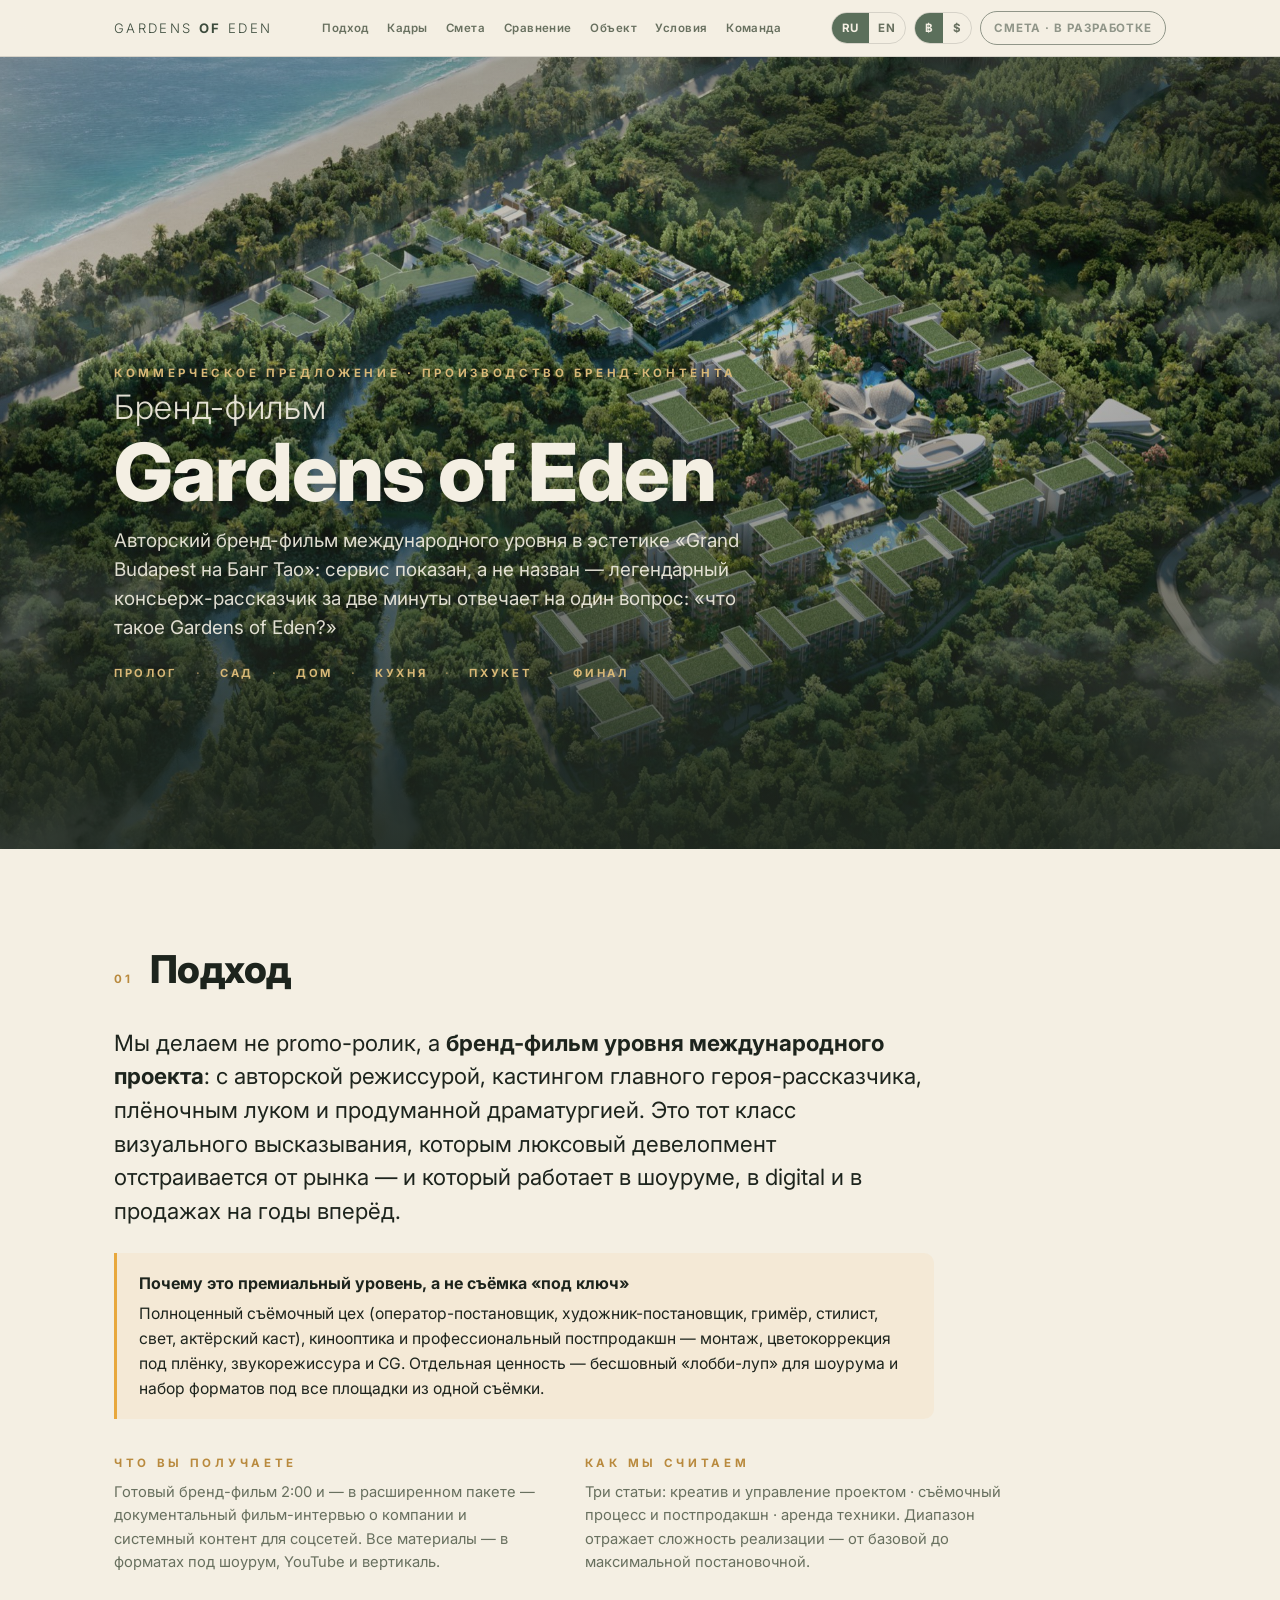
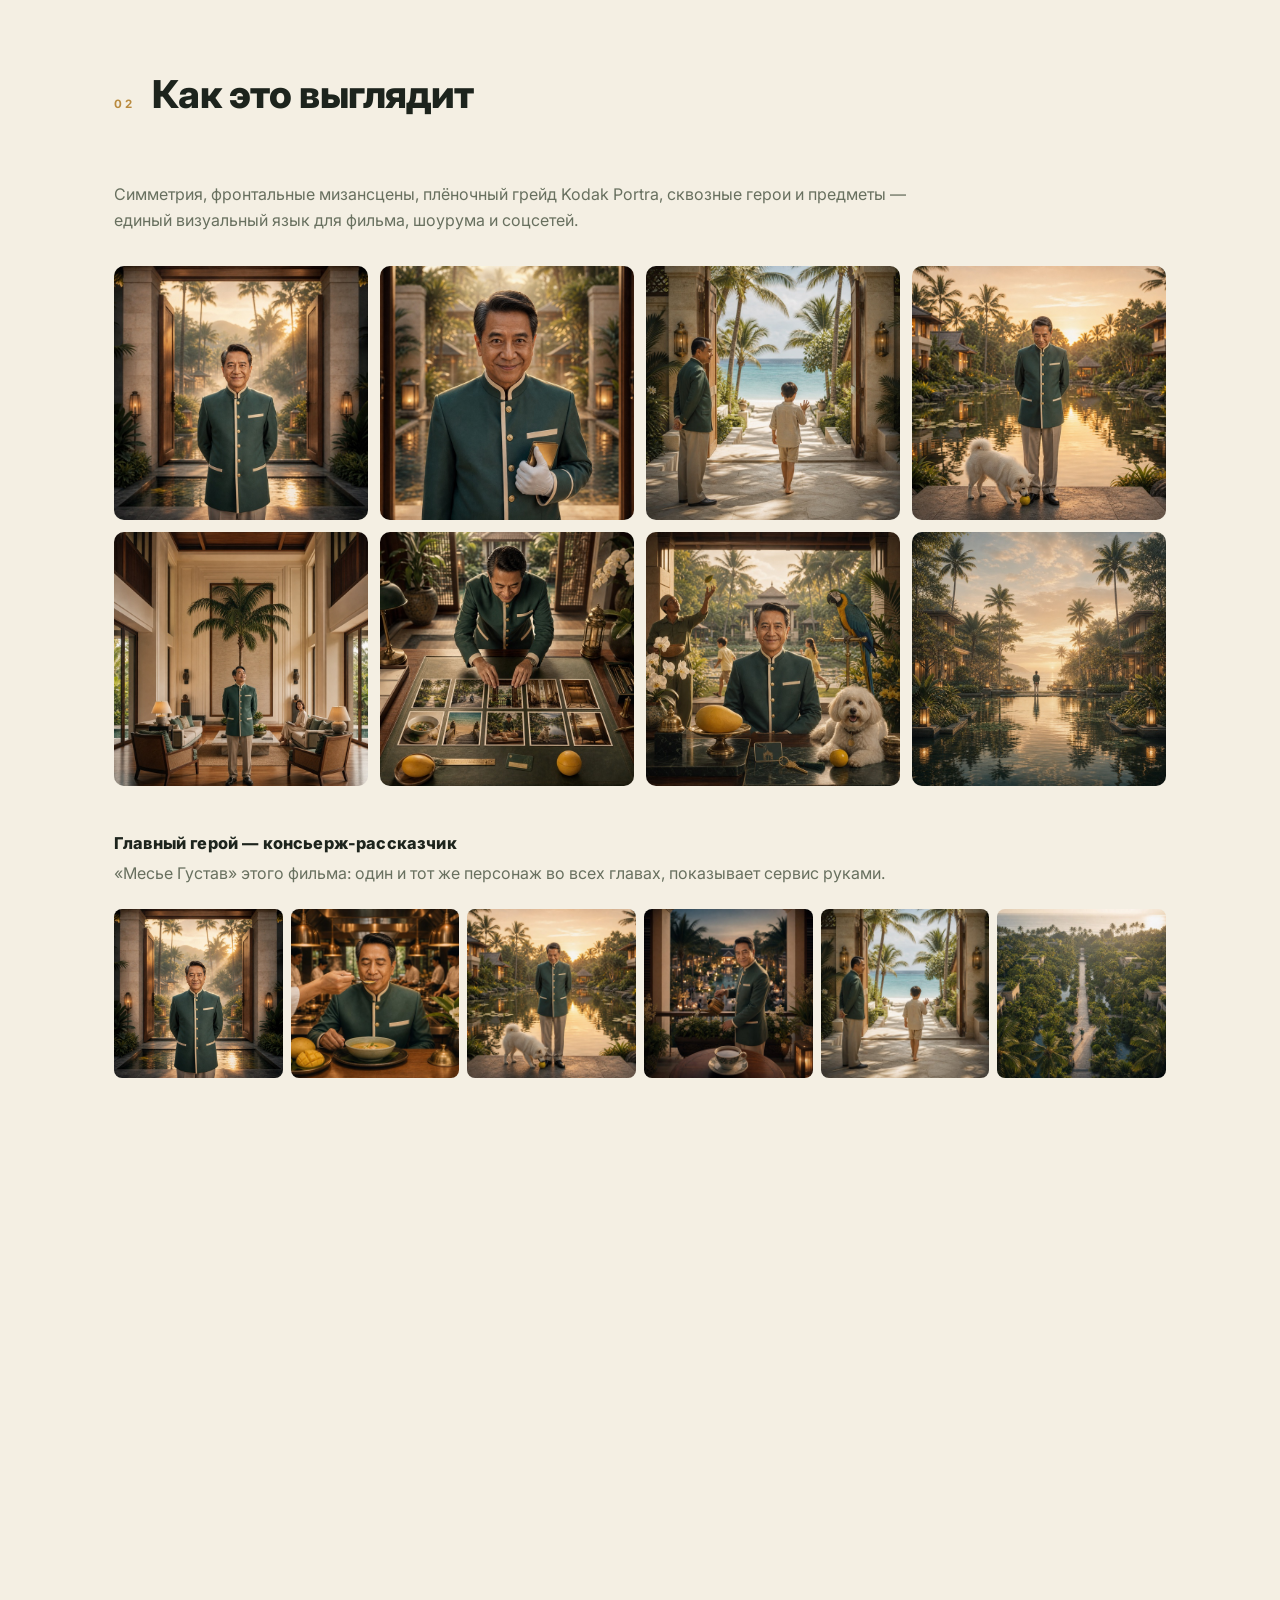
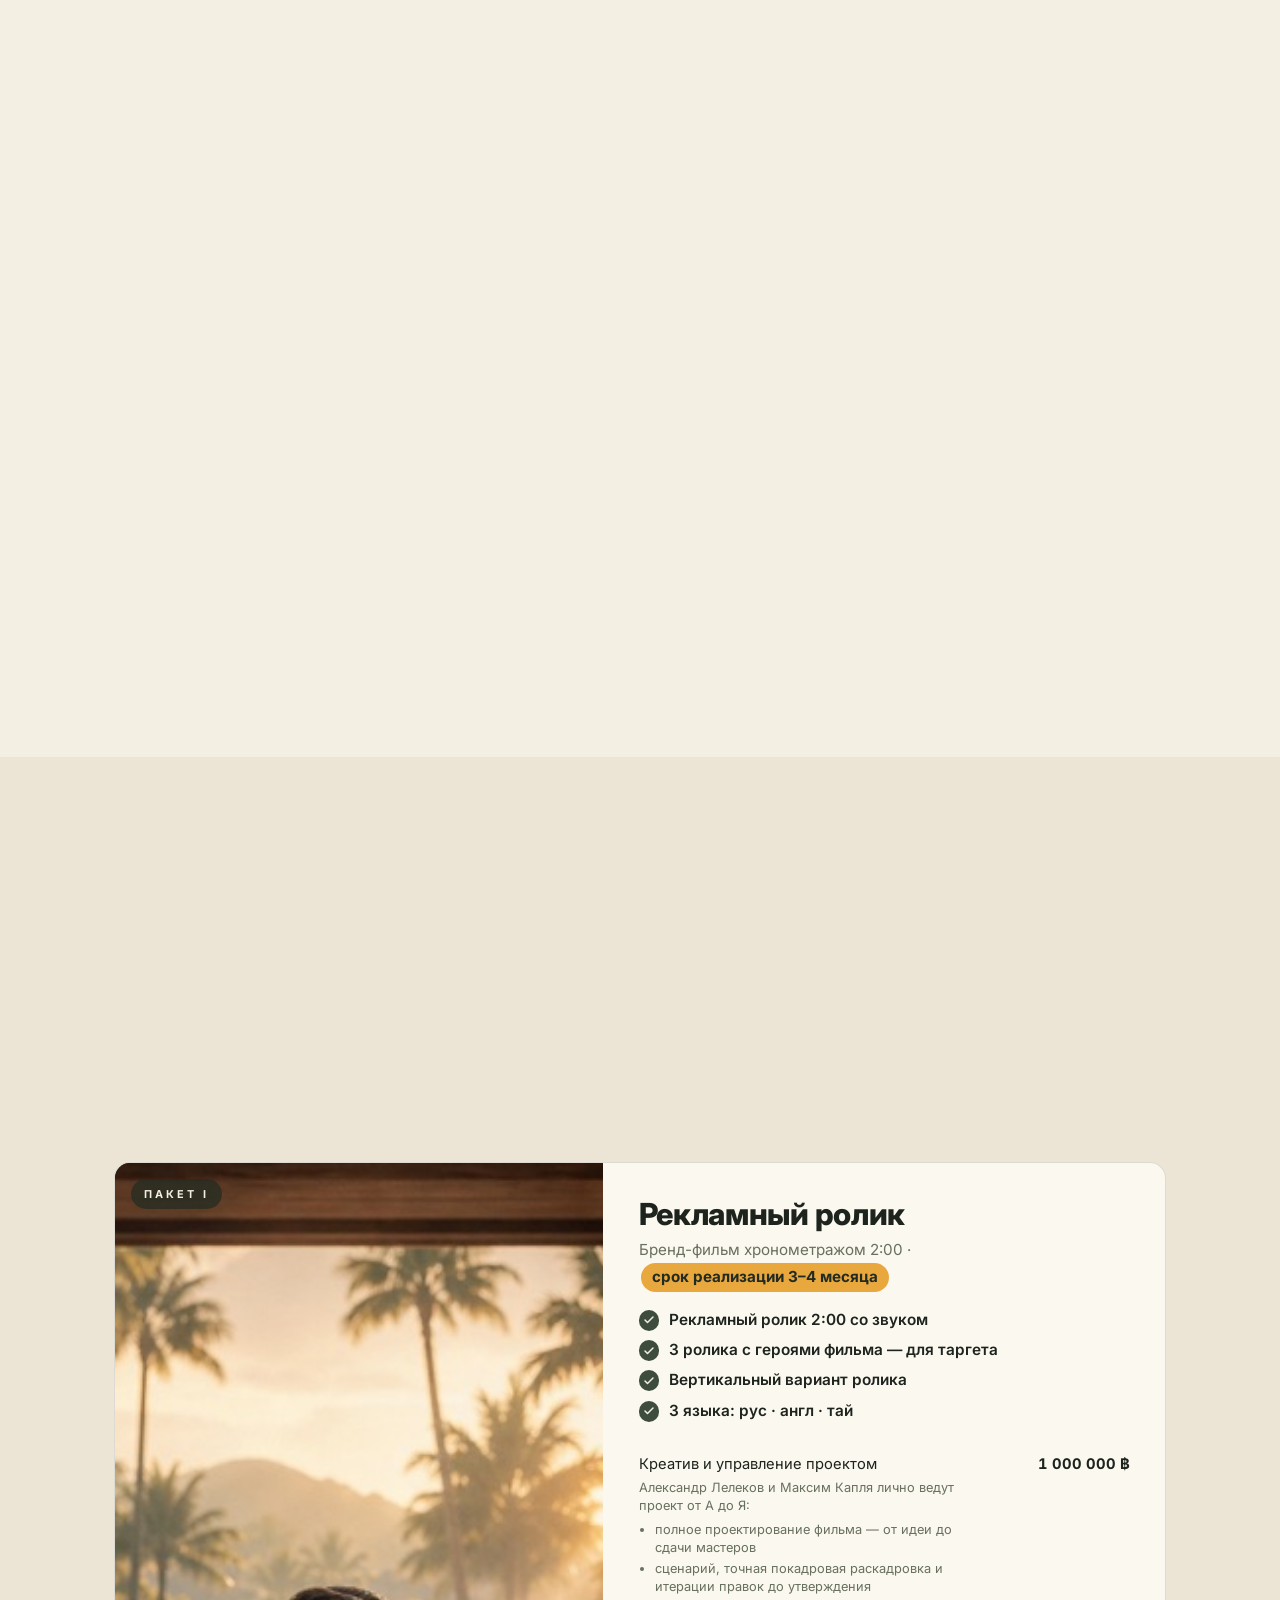
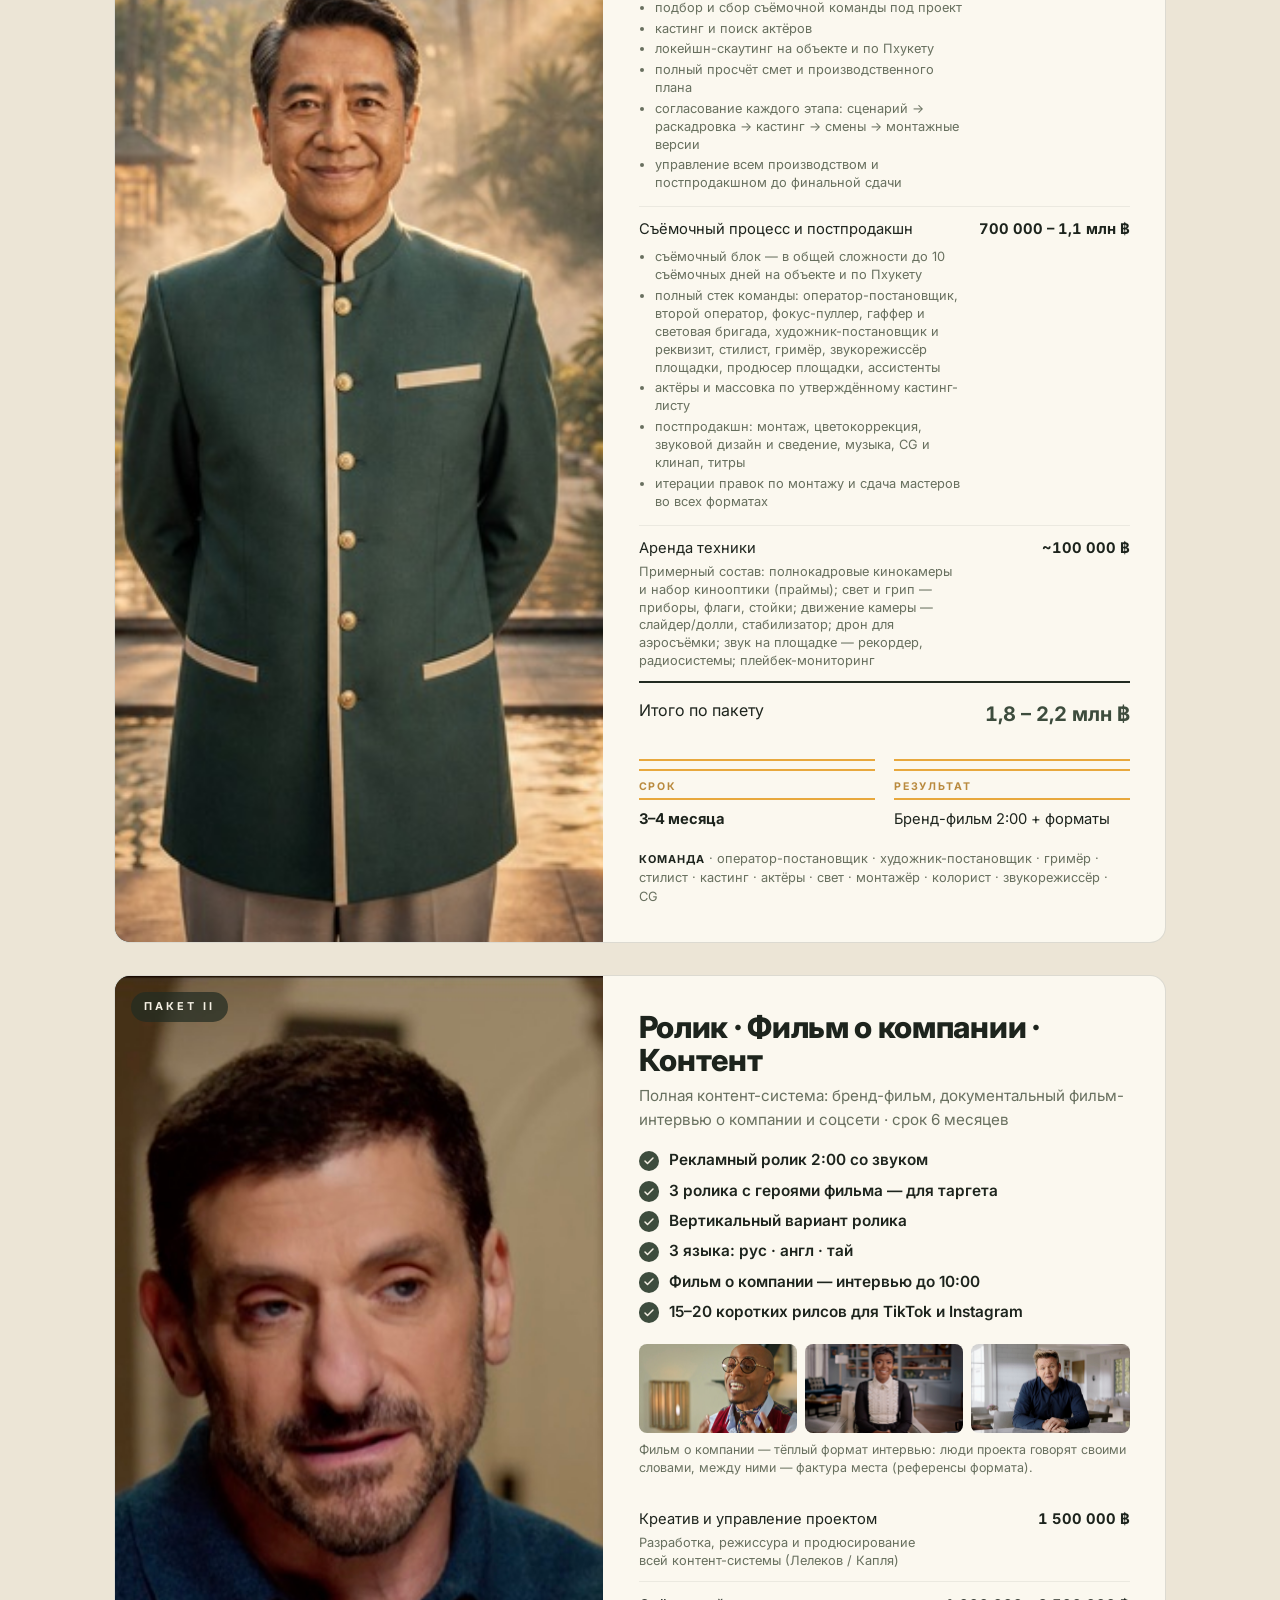
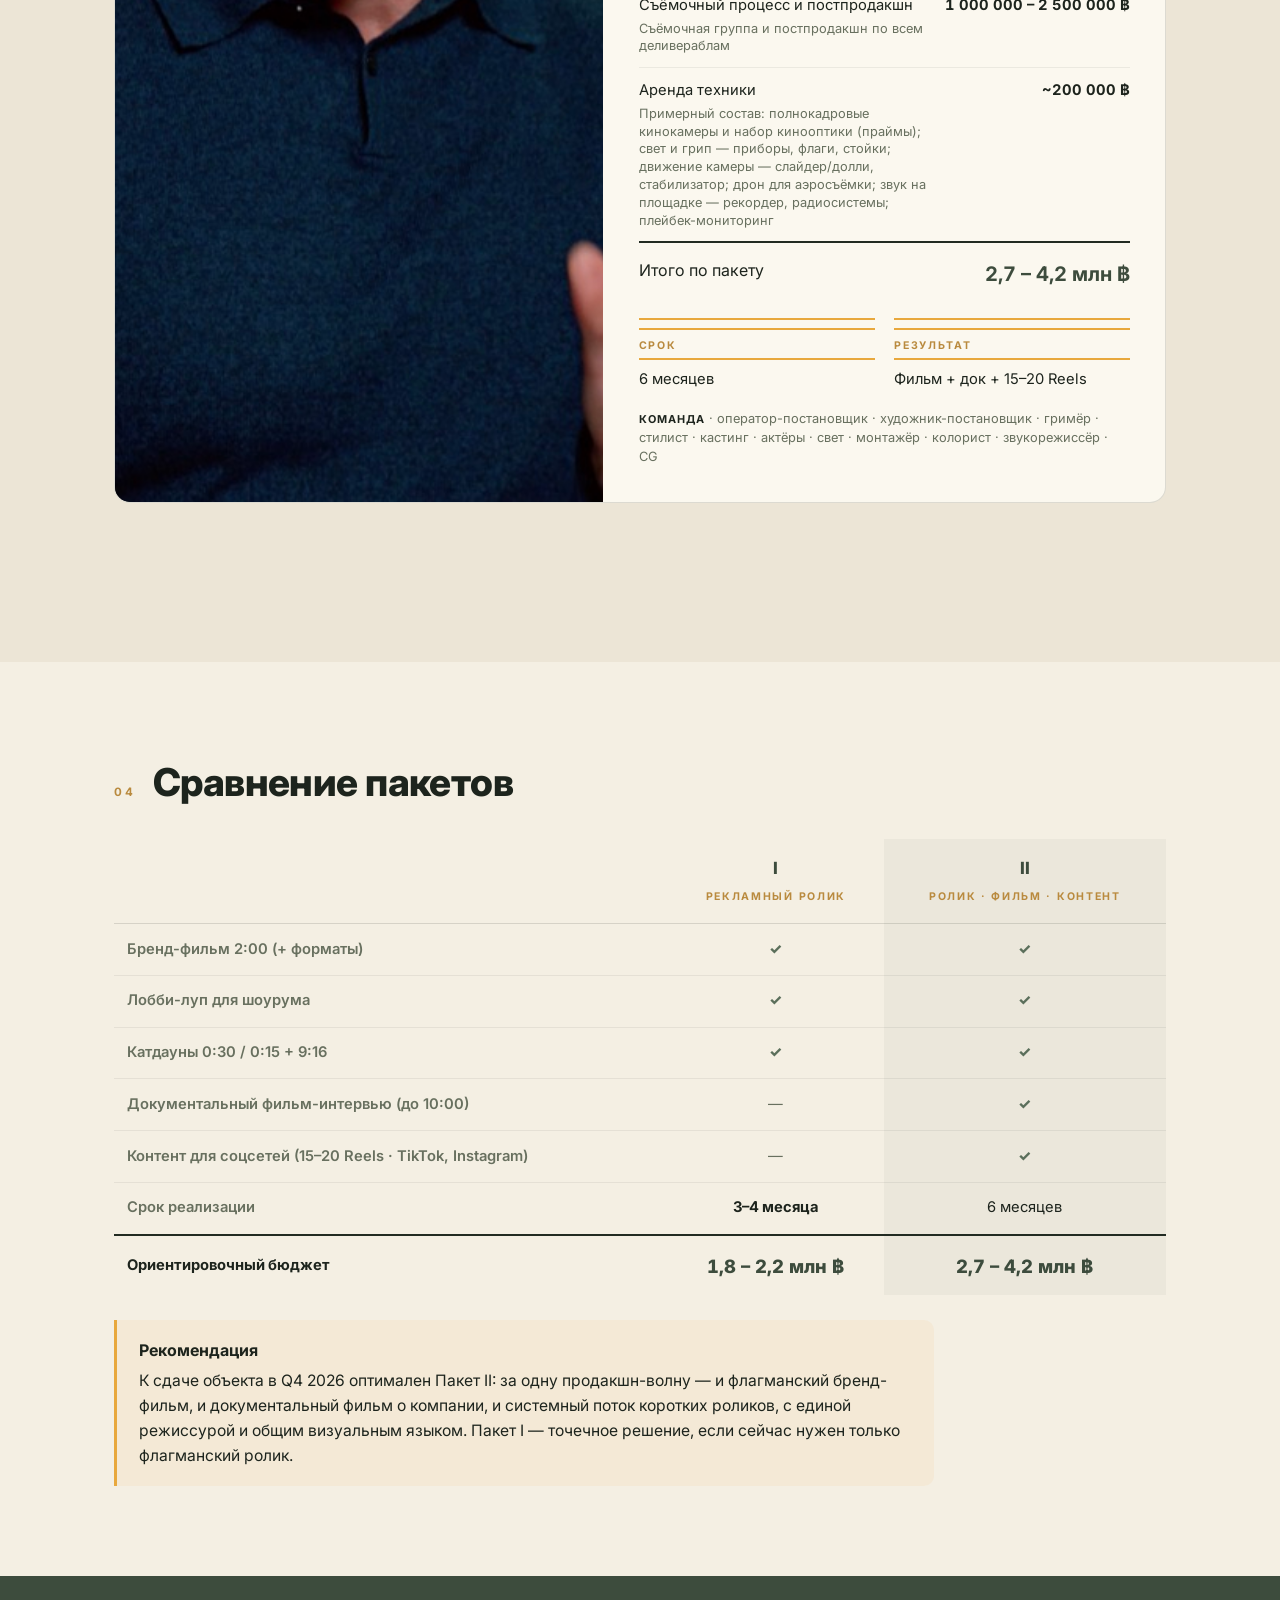
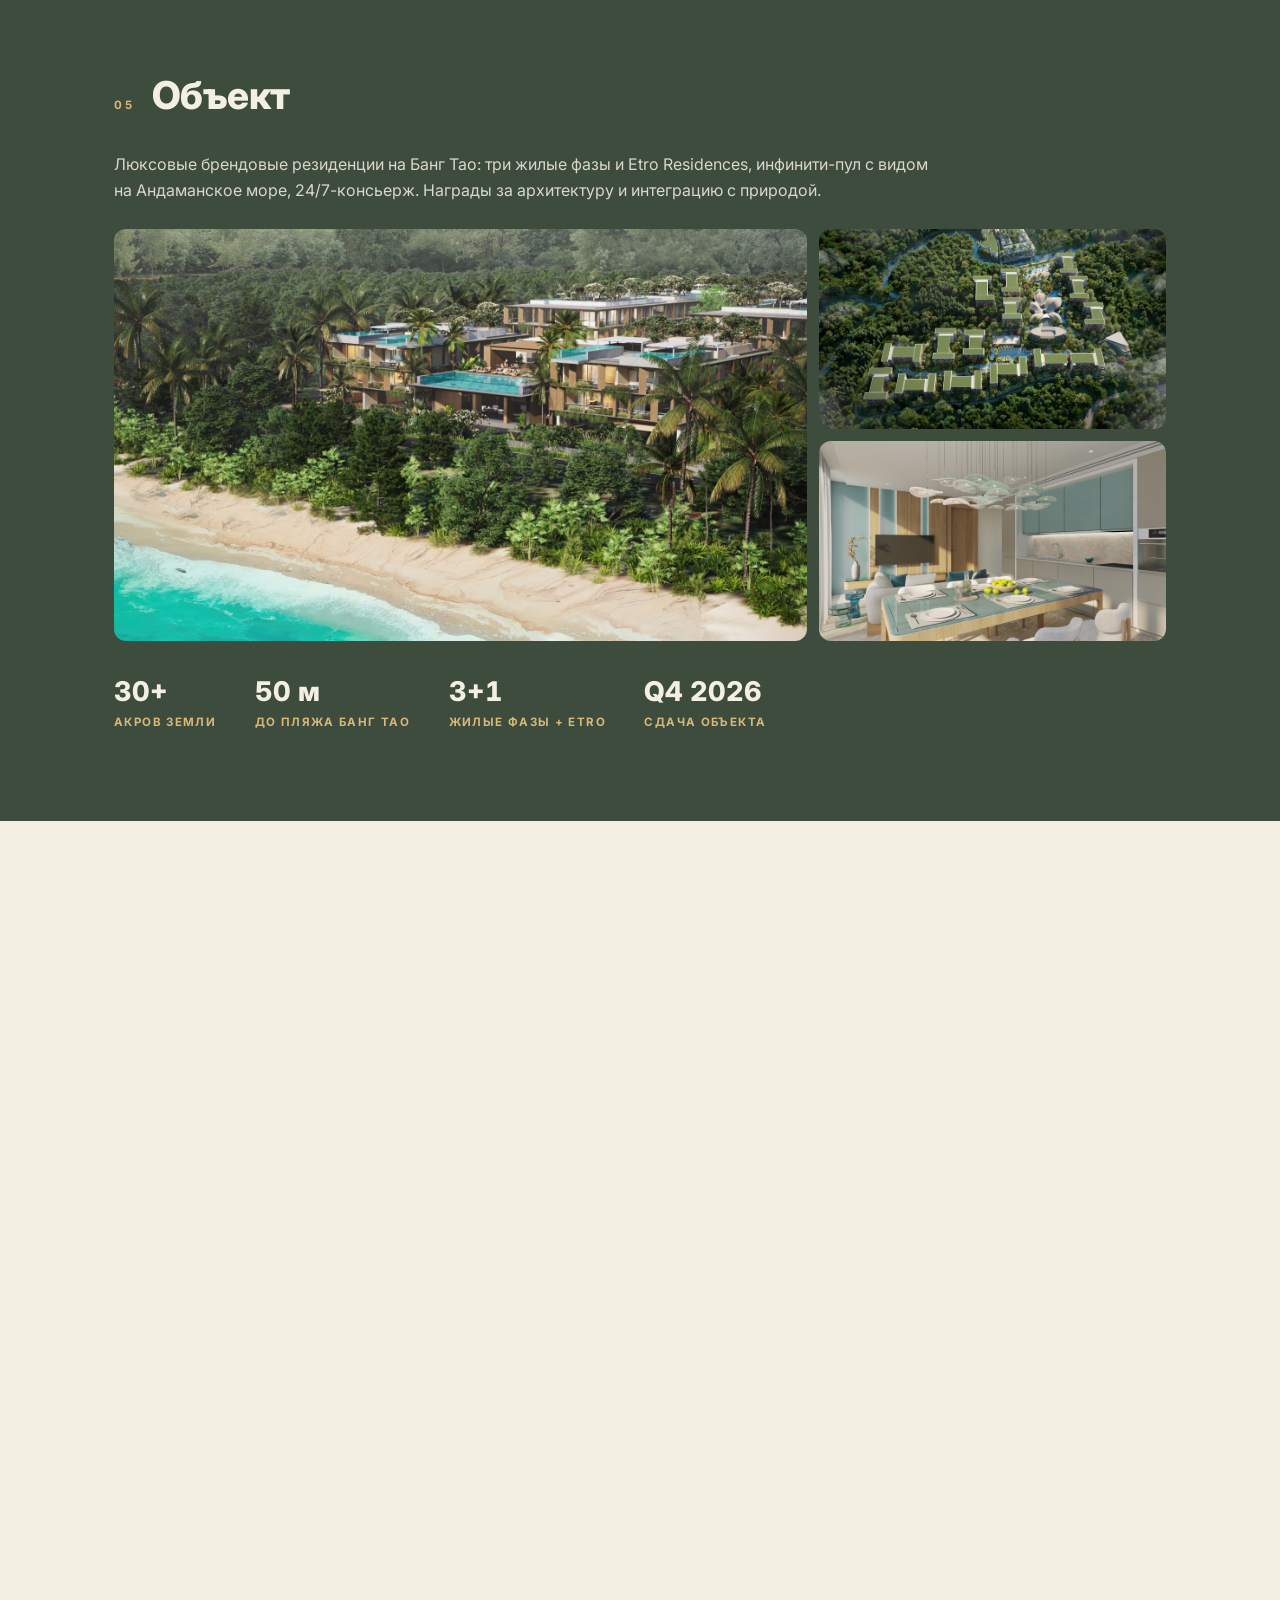
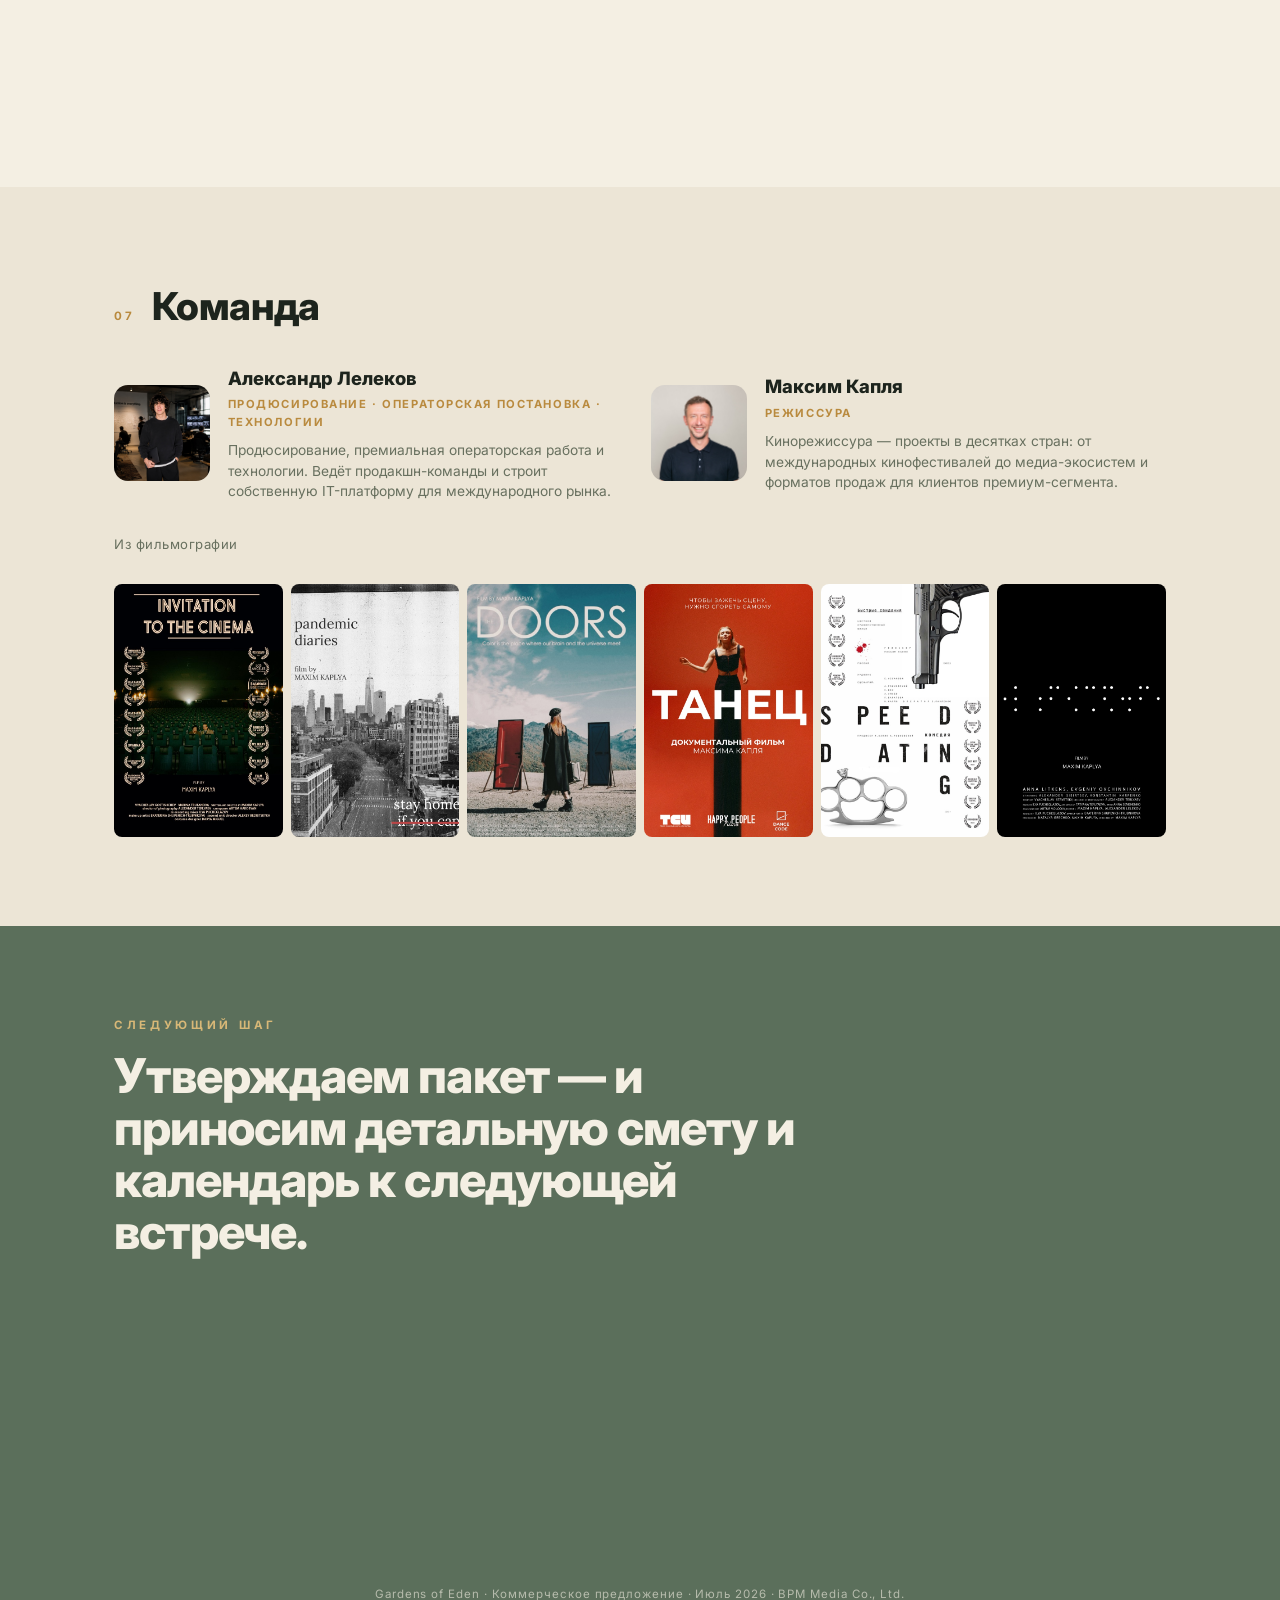
==== kp.html @ 1142d9a5 "KP Package II: include all of Package I + company film + 15–20 reels Package II deliverables now lis" ====
<!doctype html>
<html lang="ru">
<head>
<meta charset="utf-8">
<meta name="viewport" content="width=device-width, initial-scale=1">
<title>Gardens of Eden · Коммерческое предложение</title>
<meta name="description" content="Бренд-фильм Gardens of Eden — коммерческое предложение и смета. Два пакета: рекламный ролик и полная контент-система.">
<meta property="og:title" content="Gardens of Eden · Коммерческое предложение">
<meta property="og:description" content="Авторский бренд-фильм международного уровня в эстетике «Grand Budapest на Банг Тао».">
<meta property="og:image" content="assets/og.png">
<link rel="preconnect" href="https://fonts.googleapis.com">
<link rel="preconnect" href="https://fonts.gstatic.com" crossorigin>
<link href="https://fonts.googleapis.com/css2?family=Inter:wght@300;400;500;600;700;800&display=swap" rel="stylesheet">
<style>
  :root{
    --sage:#5b6f5b; --sage-deep:#3d4c3d; --sage-ink:#222b22;
    --cream:#f4efe3; --cream-dim:#ece5d6; --card:#fbf8ef;
    --teak:#7a5c43; --brass:#b98a3e; --brass-soft:#d8b877; --mango:#e8a83d;
    --fg:#1d241d; --fg-muted:#68705f;
    --line:rgba(29,36,29,.14); --line-soft:rgba(29,36,29,.07);
    --font:"Inter",-apple-system,BlinkMacSystemFont,"Segoe UI",Roboto,sans-serif;
    --pad:clamp(1.25rem,5vw,5rem);
    --maxw:1180px;
    --ease:cubic-bezier(.22,.61,.36,1);
  }
  *{ box-sizing:border-box; margin:0; padding:0; }
  html{ scroll-behavior:smooth; }
  body{ font-family:var(--font); color:var(--fg); background:var(--cream);
    font-size:16px; line-height:1.6; -webkit-font-smoothing:antialiased; }
  @media (prefers-reduced-motion:reduce){ html{scroll-behavior:auto;} *{transition:none!important;} }
  img{ display:block; max-width:100%; }
  a{ color:inherit; }
  .num{ font-variant-numeric:tabular-nums; font-feature-settings:"tnum" 1; }
  .wrap{ max-width:var(--maxw); margin:0 auto; padding-left:var(--pad); padding-right:var(--pad); }
  .kicker{ font-size:.72rem; letter-spacing:.32em; text-transform:uppercase; color:var(--brass); font-weight:700; }
  .muted{ color:var(--fg-muted); }
  .center{ text-align:center; }

  /* reveal (hidden only when JS is active, so content never vanishes on JS failure) */
  .rv{ transition:opacity .7s var(--ease), transform .7s var(--ease); }
  .js .rv{ opacity:0; transform:translateY(18px); }
  .js .rv.in{ opacity:1; transform:none; }
  @media (prefers-reduced-motion:reduce){ .js .rv{opacity:1;transform:none;} }

  /* ---------- readability additions ---------- */
  section{ scroll-margin-top:70px; }
  .nav{ display:flex; gap:1.15rem; font-size:.72rem; font-weight:600; letter-spacing:.04em; }
  .nav a{ text-decoration:none; color:var(--fg-muted); transition:color .2s; white-space:nowrap; }
  .nav a:hover{ color:var(--sage-deep); }
  @media(max-width:1020px){ .nav{ display:none; } }
  .subhead{ font-size:1.02rem; font-weight:800; letter-spacing:.01em; margin:0 0 .3rem; }
  .twocol{ display:grid; grid-template-columns:1fr 1fr; gap:1.6rem 2.6rem; margin-top:2.2rem; max-width:900px; }
  .twocol p{ font-size:.92rem; margin-top:.5rem; line-height:1.6; }
  @media(max-width:720px){ .twocol{ grid-template-columns:1fr; } }
  .steps{ display:grid; grid-template-columns:repeat(4,1fr); gap:10px; margin:1.4rem 0 2.4rem; }
  .step{ background:var(--card); border:1px solid var(--line); border-radius:12px; padding:.95rem 1.05rem; }
  .step .sn{ font-size:.64rem; letter-spacing:.22em; color:var(--brass); font-weight:700; }
  .step .st{ font-weight:800; font-size:.95rem; margin-top:.2rem; }
  .step .sd{ font-size:.79rem; color:var(--fg-muted); margin-top:.25rem; line-height:1.45; }
  @media(max-width:860px){ .steps{ grid-template-columns:repeat(2,1fr); } }
  .docstrip{ display:grid; grid-template-columns:repeat(3,1fr); gap:8px; margin:0 0 .5rem; }
  .docstrip figure{ aspect-ratio:16/9; border-radius:8px; overflow:hidden; background:var(--cream-dim); }
  .docstrip img{ width:100%; height:100%; object-fit:cover; }
  .doccap{ font-size:.78rem; color:var(--fg-muted); margin:0 0 1.2rem; line-height:1.5; }
  .terms .term{ background:var(--card); border:1px solid var(--line-soft); border-radius:14px; padding:1.2rem 1.35rem; }
  .term li{ font-size:.92rem; margin-bottom:.55rem; }
  table.cost td{ padding:.85rem 0; }
  table.cost tr.tot td.p{ font-size:1.35rem; }

  /* ---------- topbar ---------- */
  .top{ position:sticky; top:0; z-index:50; background:rgba(244,239,227,.86);
    backdrop-filter:blur(12px); -webkit-backdrop-filter:blur(12px);
    border-bottom:1px solid var(--line); }
  .top__in{ display:flex; align-items:center; justify-content:space-between; gap:12px;
    max-width:var(--maxw); margin:0 auto; padding:.7rem var(--pad); }
  .brand{ font-weight:300; letter-spacing:.18em; text-transform:uppercase; font-size:.82rem; color:var(--sage-deep); white-space:nowrap; }
  .brand b{ font-weight:700; }
  .top__ctrls{ display:flex; align-items:center; gap:8px; }
  .seg{ display:inline-flex; border:1px solid var(--line); border-radius:999px; overflow:hidden; }
  .seg button{ font:inherit; font-size:.72rem; font-weight:700; letter-spacing:.06em; padding:.34rem .6rem;
    background:transparent; color:var(--fg-muted); border:0; cursor:pointer; transition:.2s; }
  .seg button.on{ background:var(--sage); color:var(--cream); }
  .btn-pdf{ font-size:.72rem; font-weight:700; letter-spacing:.08em; text-transform:uppercase;
    padding:.42rem .8rem; border:1px solid var(--sage-deep); border-radius:999px; color:var(--sage-deep);
    text-decoration:none; white-space:nowrap; transition:.2s; }
  .btn-pdf:hover{ background:var(--sage-deep); color:var(--cream); }
  @media(max-width:680px){ .btn-pdf{display:none;} .brand{font-size:.72rem;} }

  /* ---------- hero ---------- */
  .hero{ position:relative; min-height:88vh; display:flex; align-items:flex-end; color:var(--cream); overflow:hidden; }
  .hero__bg{ position:absolute; inset:0; background:#2b332b center/cover no-repeat; }
  .hero__bg::after{ content:""; position:absolute; inset:0;
    background:linear-gradient(180deg, rgba(34,43,34,.35) 0%, rgba(34,43,34,.15) 40%, rgba(34,43,34,.86) 100%); }
  .hero__in{ position:relative; z-index:2; width:100%; max-width:var(--maxw); margin:0 auto;
    padding:0 var(--pad) clamp(2.5rem,6vw,5rem); }
  .hero h1{ font-weight:800; letter-spacing:-.02em; line-height:1.02;
    font-size:clamp(2.4rem,7vw,5rem); margin:.5rem 0 .8rem; }
  .hero h1 .thin{ font-weight:300; display:block; font-size:.42em; letter-spacing:.02em; margin-bottom:.4rem; opacity:.92; }
  .hero__lead{ max-width:640px; font-size:clamp(1rem,1.7vw,1.18rem); color:rgba(244,239,227,.9); line-height:1.55; }
  .chapters{ display:flex; flex-wrap:wrap; gap:0 1.1rem; margin-top:1.4rem;
    font-size:.7rem; letter-spacing:.24em; text-transform:uppercase; font-weight:700; color:var(--brass-soft); }
  .chapters span{ position:relative; }
  .chapters span+span::before{ content:"·"; margin-right:1.1rem; color:rgba(216,184,119,.6); }
  .hero__kick{ color:var(--brass-soft); }

  /* ---------- section ---------- */
  section{ padding:clamp(3.2rem,7vw,6rem) 0; }
  .sec-tag{ display:flex; align-items:baseline; gap:1rem; margin-bottom:1.6rem; }
  .sec-tag .n{ font-size:.72rem; letter-spacing:.3em; color:var(--brass); font-weight:700; }
  .sec-tag h2{ font-size:clamp(1.6rem,3.4vw,2.4rem); font-weight:800; letter-spacing:-.015em; }
  .lead-lg{ font-size:clamp(1.1rem,2vw,1.4rem); line-height:1.5; max-width:820px; font-weight:400; }
  .lead-lg b{ font-weight:700; }
  hr.rule{ border:0; height:1px; background:var(--line); margin:0; }

  .valuebox{ border-left:3px solid var(--mango); background:rgba(232,168,61,.08);
    padding:1.1rem 1.4rem; border-radius:0 10px 10px 0; margin-top:1.6rem; max-width:820px; }
  .valuebox b{ display:block; margin-bottom:.3rem; }
  .valuebox p{ color:var(--fg); font-size:.98rem; }

  /* film gallery */
  .filmgrid{ display:grid; grid-template-columns:repeat(4,1fr); gap:12px; margin-top:2rem; }
  .filmgrid figure{ position:relative; aspect-ratio:1/1; border-radius:10px; overflow:hidden; background:var(--cream-dim); }
  .filmgrid img{ width:100%; height:100%; object-fit:cover; transition:transform .8s var(--ease); }
  .filmgrid figure:hover img{ transform:scale(1.05); }
  @media(max-width:860px){ .filmgrid{ grid-template-columns:repeat(2,1fr);} }

  /* concierge strip */
  .strip{ display:grid; grid-template-columns:repeat(6,1fr); gap:8px; margin-top:1.4rem; }
  .strip figure{ aspect-ratio:1/1; border-radius:8px; overflow:hidden; background:var(--cream-dim); }
  .strip img{ width:100%; height:100%; object-fit:cover; }
  @media(max-width:860px){ .strip{ grid-template-columns:repeat(3,1fr);} }

  /* Mood reel — reference clips, 2-up */
  .moodreel{ display:grid; grid-template-columns:repeat(2,1fr); gap:16px; margin-top:1.4rem; }
  .moodreel figure{ margin:0; }
  .moodreel video{ width:100%; aspect-ratio:16/9; display:block; border-radius:10px;
    background:#0c0f0c; object-fit:cover; border:1px solid var(--line-soft); }
  .moodreel figcaption{ font-size:.8rem; color:var(--fg-muted); margin-top:.5rem; letter-spacing:.01em; }
  @media(max-width:860px){ .moodreel{ grid-template-columns:1fr; } }

  /* Live tiles — mixed photo/video wall (Metro-style) */
  .tiles{ display:grid; grid-template-columns:repeat(auto-fill, var(--tile,118px));
    grid-auto-rows:var(--tile,118px); gap:8px; margin-top:1.4rem;
    grid-auto-flow:dense; justify-content:center; }
  .tiles figure{ position:relative; margin:0; overflow:hidden; border-radius:8px; background:var(--cream-dim); }
  .tiles img, .tiles video{ position:absolute; inset:0; width:100%; height:100%; object-fit:cover; display:block; }
  .tiles .t-b{ grid-column:span 2; grid-row:span 2; }
  .tiles .t-w{ grid-column:span 2; }
  .tiles .t-h{ grid-row:span 2; }
  @media(max-width:860px){ .tiles{ --tile:30vw; } }
  @media(max-width:480px){ .tiles{ --tile:43vw; } }

  /* ---------- packages ---------- */
  .pkgs{ background:var(--cream-dim); }
  .pkg{ background:var(--card); border:1px solid var(--line); border-radius:16px; overflow:hidden;
    display:grid; grid-template-columns:1fr 1.15fr; margin-bottom:2rem; }
  .pkg__media{ position:relative; min-height:340px; background:#2b332b center/cover no-repeat; }
  .pkg__badge{ position:absolute; top:1rem; left:1rem; background:rgba(34,43,34,.72); color:var(--cream);
    font-size:.68rem; letter-spacing:.28em; text-transform:uppercase; font-weight:700; padding:.4rem .8rem; border-radius:999px; }
  .pkg__body{ padding:clamp(1.4rem,3vw,2.2rem); }
  .pkg__name{ font-size:clamp(1.4rem,2.6vw,1.9rem); font-weight:800; letter-spacing:-.01em; line-height:1.1; }
  .pkg__sub{ color:var(--fg-muted); margin:.4rem 0 1.1rem; font-size:.95rem; }
  .hl-term{ display:inline-block; font-weight:700; font-style:normal; color:var(--sage-ink);
    background:var(--mango); border-radius:999px; padding:.16rem .7rem; margin-left:.15rem; }
  .chips{ display:flex; flex-wrap:wrap; gap:.4rem; margin-bottom:1.2rem; }
  .chip{ font-size:.72rem; font-weight:600; padding:.34rem .7rem; border-radius:999px;
    background:rgba(91,111,91,.1); color:var(--sage-deep); border:1px solid var(--line-soft); }
  .deliver{ list-style:none; margin:.35rem 0 1.3rem; padding:0; display:grid; gap:.6rem; }
  .deliver li{ position:relative; padding-left:1.9rem; font-size:.96rem; font-weight:600; color:var(--fg); line-height:1.35; }
  .deliver li::before{ content:""; position:absolute; left:0; top:.02rem; width:1.3rem; height:1.3rem; border-radius:50%;
    background:var(--sage-deep) url("data:image/svg+xml,%3Csvg xmlns='http://www.w3.org/2000/svg' viewBox='0 0 24 24' fill='none' stroke='%23f4efe3' stroke-width='3' stroke-linecap='round' stroke-linejoin='round'%3E%3Cpath d='M20 6L9 17l-5-5'/%3E%3C/svg%3E") center/0.74rem no-repeat; }
  table.cost{ width:100%; border-collapse:collapse; }
  table.cost td{ padding:.7rem 0; border-bottom:1px solid var(--line-soft); vertical-align:top; font-size:.92rem; }
  table.cost td.p{ text-align:right; font-weight:700; white-space:nowrap; padding-left:1rem; }
  table.cost td .d{ display:block; color:var(--fg-muted); font-size:.8rem; margin-top:.15rem; line-height:1.4; }
  table.cost td .d ul{ margin:.4rem 0 0; padding-left:1.05rem; }
  table.cost td .d li{ margin:.18rem 0; }
  table.cost tr.tot td{ border-bottom:0; border-top:2px solid var(--sage-ink); padding-top:.9rem; font-size:1rem; }
  table.cost tr.tot td.p{ font-size:1.25rem; color:var(--sage-deep); }
  .pkg__meta{ display:flex; gap:1.2rem; margin-top:1.1rem; flex-wrap:wrap; }
  .pkg__meta div{ border-top:2px solid var(--mango); padding-top:.5rem; flex:1; min-width:120px; }
  .pkg__meta .k{ font-size:.66rem; letter-spacing:.18em; text-transform:uppercase; color:var(--brass); font-weight:700; }
  .pkg__meta .v{ font-size:.92rem; margin-top:.15rem; }
  .crewline{ margin-top:1.1rem; font-size:.8rem; color:var(--fg-muted); line-height:1.5; }
  .crewline b{ color:var(--fg); text-transform:uppercase; letter-spacing:.1em; font-size:.68rem; }
  @media(max-width:820px){ .pkg{ grid-template-columns:1fr; } .pkg__media{ min-height:220px; aspect-ratio:16/9; } }

  /* ---------- compare ---------- */
  .cmp-wrap{ overflow-x:auto; }
  table.cmp{ width:100%; border-collapse:collapse; min-width:560px; }
  table.cmp th{ text-align:left; padding:1rem .8rem; border-bottom:1px solid var(--line); vertical-align:bottom; }
  table.cmp th.pk{ text-align:center; }
  table.cmp th.pk .t{ font-size:1.05rem; font-weight:800; color:var(--sage-deep); }
  table.cmp th.pk .s{ font-size:.66rem; letter-spacing:.16em; text-transform:uppercase; color:var(--brass); font-weight:700; }
  table.cmp td{ padding:.85rem .8rem; border-bottom:1px solid var(--line-soft); font-size:.92rem; }
  table.cmp td.c{ text-align:center; }
  table.cmp td.lab{ color:var(--fg-muted); font-weight:600; }
  table.cmp col.hl{ background:rgba(91,111,91,.06); }
  table.cmp .yes{ color:var(--sage); font-weight:800; }
  table.cmp .no{ color:var(--fg-muted); }
  table.cmp tr.sum td{ border-top:2px solid var(--sage-ink); border-bottom:0; padding-top:1rem; }
  table.cmp tr.sum .price{ font-weight:800; font-size:1.15rem; color:var(--sage-deep); }

  /* ---------- project renders ---------- */
  .proj{ background:var(--sage-deep); color:var(--cream); }
  .proj .sec-tag h2{ color:var(--cream); }
  .proj .sec-tag .n{ color:var(--brass-soft); }
  .projgrid{ display:grid; grid-template-columns:2fr 1fr; grid-auto-rows:200px; gap:12px; margin-top:1.6rem; }
  .projgrid figure{ border-radius:12px; overflow:hidden; background:#2b332b; }
  .projgrid img{ width:100%; height:100%; object-fit:cover; }
  .projgrid figure:nth-child(1){ grid-row:span 2; }
  .projfacts{ display:flex; flex-wrap:wrap; gap:1.6rem 2.4rem; margin-top:1.8rem; }
  .projfacts div .big{ font-size:1.7rem; font-weight:800; }
  .projfacts div .cap{ font-size:.72rem; letter-spacing:.12em; text-transform:uppercase; color:var(--brass-soft); font-weight:700; }
  @media(max-width:820px){ .projgrid{ grid-template-columns:1fr 1fr; grid-auto-rows:150px; } .projgrid figure:nth-child(1){ grid-row:span 1; grid-column:span 2; } }

  /* ---------- terms ---------- */
  .terms{ display:grid; grid-template-columns:1fr 1fr; gap:1.6rem 2.4rem; margin-top:.6rem; }
  .term h3{ font-size:.82rem; letter-spacing:.06em; text-transform:uppercase; color:var(--sage-deep); margin-bottom:.7rem; }
  .term ul{ list-style:none; }
  .term li{ position:relative; padding-left:1.1rem; font-size:.9rem; margin-bottom:.5rem; line-height:1.5; }
  .term li::before{ content:""; position:absolute; left:0; top:.55em; width:5px; height:5px; background:var(--mango); }
  .term li.no::before{ content:"–"; background:none; top:-.05em; color:var(--brass); font-weight:700; }
  .pay{ display:flex; gap:10px; margin-top:.4rem; }
  .pay div{ flex:1; text-align:center; background:var(--card); border:1px solid var(--line); border-radius:12px; padding:1rem .5rem; }
  .pay .pct{ font-size:1.7rem; font-weight:800; color:var(--sage-deep); }
  .pay .lab{ font-size:.72rem; color:var(--fg-muted); margin-top:.3rem; line-height:1.35; }
  @media(max-width:720px){ .terms{ grid-template-columns:1fr; } }

  /* ---------- team ---------- */
  .team{ display:grid; grid-template-columns:1fr 1fr; gap:1.4rem; margin-top:.4rem; }
  .member{ display:flex; gap:1.1rem; align-items:center; }
  .member img{ width:96px; height:96px; border-radius:14px; object-fit:cover; flex:none; }
  .member .nm{ font-size:1.15rem; font-weight:800; }
  .member .rl{ font-size:.7rem; letter-spacing:.14em; text-transform:uppercase; color:var(--brass); font-weight:700; margin:.2rem 0 .5rem; }
  .member p{ font-size:.86rem; color:var(--fg-muted); line-height:1.5; }
  .films{ display:grid; grid-template-columns:repeat(6,1fr); gap:8px; margin-top:1.8rem; }
  .films figure{ aspect-ratio:2/3; border-radius:8px; overflow:hidden; background:var(--cream-dim); }
  .films img{ width:100%; height:100%; object-fit:cover; }
  @media(max-width:820px){ .team{ grid-template-columns:1fr; } .films{ grid-template-columns:repeat(3,1fr);} }

  /* ---------- CTA footer ---------- */
  .cta{ background:var(--sage); color:var(--cream); }
  .cta h2{ font-size:clamp(1.8rem,4.4vw,3rem); font-weight:800; letter-spacing:-.02em; line-height:1.08; max-width:760px; }
  .cta .lead{ color:rgba(244,239,227,.85); margin-top:1rem; max-width:620px; }
  .cta__contact{ margin-top:2rem; border:1px solid rgba(244,239,227,.3); border-radius:14px; max-width:620px; }
  .cta__row{ display:flex; justify-content:space-between; gap:1rem; padding:.85rem 1.3rem; border-bottom:1px solid rgba(244,239,227,.16); font-size:.92rem; }
  .cta__row:last-child{ border-bottom:0; }
  .cta__row span:first-child{ color:var(--brass-soft); letter-spacing:.14em; text-transform:uppercase; font-size:.68rem; font-weight:700; align-self:center; }
  .cta__btns{ display:flex; gap:12px; margin-top:1.6rem; flex-wrap:wrap; }
  .cta__btns a{ text-decoration:none; font-weight:700; font-size:.82rem; letter-spacing:.06em; text-transform:uppercase;
    padding:.8rem 1.4rem; border-radius:999px; transition:.2s; }
  .a-primary{ background:var(--mango); color:var(--sage-ink); }
  .a-primary:hover{ background:var(--brass-soft); }
  .a-ghost{ border:1px solid rgba(244,239,227,.5); color:var(--cream); }
  .a-ghost:hover{ background:rgba(244,239,227,.12); }
  .is-soon{ opacity:.55; cursor:default; pointer-events:none; }
  .soon{ display:inline-block; margin-left:.45rem; font-style:normal; font-size:.6rem; font-weight:700;
    letter-spacing:.08em; text-transform:uppercase; padding:.14rem .5rem;
    border:1px solid currentColor; border-radius:999px; vertical-align:middle; opacity:.85; }
  .foot{ padding:1.6rem 0 2.4rem; text-align:center; font-size:.72rem; letter-spacing:.08em; color:rgba(244,239,227,.6); }

  .disc{ font-size:.74rem; color:var(--fg-muted); margin-top:1.2rem; max-width:820px; }
</style>
<script>document.documentElement.classList.add('js');</script>
</head>
<body>

<!-- ===== TOP BAR ===== -->
<header class="top">
  <div class="top__in">
    <a href="index.html" class="brand" style="text-decoration:none">Gardens <b>of</b> Eden</a>
    <nav class="nav">
      <a href="#approach" data-i18n="nav.1">Подход</a>
      <a href="#frames" data-i18n="nav.2">Кадры</a>
      <a href="#packages" data-i18n="nav.3">Смета</a>
      <a href="#compare" data-i18n="nav.4">Сравнение</a>
      <a href="#project" data-i18n="nav.5">Объект</a>
      <a href="#terms" data-i18n="nav.6">Условия</a>
      <a href="#team" data-i18n="nav.7">Команда</a>
    </nav>
    <div class="top__ctrls">
      <div class="seg" id="lang">
        <button data-lang="ru" class="on">RU</button>
        <button data-lang="en">EN</button>
      </div>
      <div class="seg" id="cur">
        <button data-cur="thb" class="on">฿</button>
        <button data-cur="usd">$</button>
      </div>
      <span class="btn-pdf is-soon" data-i18n="pdf">Смета · в разработке</span>
    </div>
  </div>
</header>

<!-- ===== HERO ===== -->
<section class="hero">
  <div class="hero__bg" style="background-image:url('assets/renders/hero-overall.jpg')"></div>
  <div class="hero__in">
    <div class="kicker hero__kick" data-i18n="hero.kick">Коммерческое предложение · Производство бренд-контента</div>
    <h1><span class="thin" data-i18n="hero.thin">Бренд-фильм</span>Gardens of Eden</h1>
    <p class="hero__lead" data-i18n="hero.lead">Авторский бренд-фильм международного уровня в эстетике «Grand Budapest на Банг Тао»: сервис показан, а не назван — легендарный консьерж-рассказчик за две минуты отвечает на один вопрос: «что такое Gardens of Eden?»</p>
    <div class="chapters">
      <span data-i18n="ch.1">Пролог</span><span data-i18n="ch.2">Сад</span><span data-i18n="ch.3">Дом</span><span data-i18n="ch.4">Кухня</span><span data-i18n="ch.5">Пхукет</span><span data-i18n="ch.6">Финал</span>
    </div>
  </div>
</section>

<!-- ===== APPROACH ===== -->
<section id="approach">
  <div class="wrap">
    <div class="sec-tag rv"><span class="n">01</span><h2 data-i18n="ap.h">Подход</h2></div>
    <p class="lead-lg rv" data-i18n="ap.lead">Мы делаем не promo-ролик, а <b>бренд-фильм уровня международного проекта</b>: с авторской режиссурой, кастингом главного героя-рассказчика, плёночным луком и продуманной драматургией. Это тот класс визуального высказывания, которым люксовый девелопмент отстраивается от рынка — и который работает в шоуруме, в digital и в продажах на годы вперёд.</p>
    <div class="valuebox rv">
      <b data-i18n="ap.vb.t">Почему это премиальный уровень, а не съёмка «под ключ»</b>
      <p data-i18n="ap.vb.p">Полноценный съёмочный цех (оператор-постановщик, художник-постановщик, гримёр, стилист, свет, актёрский каст), кинооптика и профессиональный постпродакшн — монтаж, цветокоррекция под плёнку, звукорежиссура и CG. Отдельная ценность — бесшовный «лобби-луп» для шоурума и набор форматов под все площадки из одной съёмки.</p>
    </div>
    <div class="twocol rv">
      <div>
        <div class="kicker" data-i18n="ap.get.h">Что вы получаете</div>
        <p class="muted" data-i18n="ap.get.p">Готовый бренд-фильм 2:00 и — в расширенном пакете — документальный фильм-интервью о компании и системный контент для соцсетей. Все материалы — в форматах под шоурум, YouTube и вертикаль.</p>
      </div>
      <div>
        <div class="kicker" data-i18n="ap.calc.h">Как мы считаем</div>
        <p class="muted" data-i18n="ap.calc.p">Три статьи: креатив и управление проектом · съёмочный процесс и постпродакшн · аренда техники. Диапазон отражает сложность реализации — от базовой до максимальной постановочной.</p>
      </div>
    </div>
  </div>
</section>

<!-- ===== WHAT WE MAKE (film frames) ===== -->
<section id="frames" style="padding-top:0">
  <div class="wrap">
    <div class="sec-tag rv"><span class="n">02</span><h2 data-i18n="fr.h">Как это выглядит</h2></div>
    <h3 class="subhead rv" data-i18n="fr.g1">Кадры из разработки</h3>
    <p class="muted rv" data-i18n="fr.sub" style="max-width:820px">Симметрия, фронтальные мизансцены, плёночный грейд Kodak Portra, сквозные герои и предметы — единый визуальный язык для фильма, шоурума и соцсетей.</p>
    <div class="filmgrid rv">
      <figure><img loading="lazy" src="assets/film-squares/01-title-gates.jpg" alt="Title gates"></figure>
      <figure><img loading="lazy" src="assets/film-squares/04-main-character-portrait.jpg" alt="Concierge portrait"></figure>
      <figure><img loading="lazy" src="assets/film-squares/11a-fifty-steps-sea.jpg" alt="Fifty steps to the sea"></figure>
      <figure><img loading="lazy" src="assets/film-squares/12-privacy-dog-ball.jpg" alt="Dog and yellow ball"></figure>
      <figure><img loading="lazy" src="assets/film-squares/09b-high-ceilings.jpg" alt="High ceilings"></figure>
      <figure><img loading="lazy" src="assets/film-squares/07-ten-stories-table.jpg" alt="Ten stories table"></figure>
      <figure><img loading="lazy" src="assets/film-squares/13-recurring-heroes-tableau.jpg" alt="Recurring heroes tableau"></figure>
      <figure><img loading="lazy" src="assets/film-squares/15-final-project-vision.jpg" alt="Final project vision"></figure>
    </div>
    <h3 class="subhead rv" data-i18n="cc.h" style="margin-top:2.8rem">Главный герой — консьерж-рассказчик</h3>
    <p class="muted rv" data-i18n="cc.sub" style="max-width:820px">«Месье Густав» этого фильма: один и тот же персонаж во всех главах, показывает сервис руками.</p>
    <div class="strip rv">
      <figure><img loading="lazy" src="assets/concierge/concierge-open.jpg" alt="Concierge"></figure>
      <figure><img loading="lazy" src="assets/concierge/concierge-soup.jpg" alt="Concierge kitchen"></figure>
      <figure><img loading="lazy" src="assets/concierge/concierge-dog.jpg" alt="Concierge dog"></figure>
      <figure><img loading="lazy" src="assets/concierge/concierge-balcony.jpg" alt="Concierge balcony"></figure>
      <figure><img loading="lazy" src="assets/concierge/concierge-sea.jpg" alt="Concierge sea"></figure>
      <figure><img loading="lazy" src="assets/concierge/concierge-aerial.jpg" alt="Concierge aerial"></figure>
    </div>
    <h3 class="subhead rv" data-i18n="lt.h" style="margin-top:2.8rem">Кадры в движении</h3>
    <p class="muted rv" data-i18n="lt.sub" style="max-width:820px">Превизы и раскадровка в динамике — как оживает мир проекта: свет, движение камеры, среда.</p>
    <div class="tiles rv">
      <figure class="t-b"><video src="assets/tiles/tile-05.mp4" poster="assets/tiles/tile-05.jpg" muted loop playsinline preload="metadata" data-tile></video></figure>
      <figure><img loading="lazy" src="assets/film-squares/01-title-gates.jpg" alt=""></figure>
      <figure><video src="assets/tiles/tile-07.mp4" poster="assets/tiles/tile-07.jpg" muted loop playsinline preload="metadata" data-tile></video></figure>
      <figure class="t-w"><video src="assets/tiles/tile-03.mp4" poster="assets/tiles/tile-03.jpg" muted loop playsinline preload="metadata" data-tile></video></figure>
      <figure class="t-h"><img loading="lazy" src="assets/concierge/concierge-sea.jpg" alt=""></figure>
      <figure><video src="assets/tiles/tile-08.mp4" poster="assets/tiles/tile-08.jpg" muted loop playsinline preload="metadata" data-tile></video></figure>
      <figure><video src="assets/tiles/tile-11.mp4" poster="assets/tiles/tile-11.jpg" muted loop playsinline preload="metadata" data-tile></video></figure>
      <figure class="t-b"><img loading="lazy" src="assets/film-squares/11a-fifty-steps-sea.jpg" alt=""></figure>
      <figure><video src="assets/tiles/tile-09.mp4" poster="assets/tiles/tile-09.jpg" muted loop playsinline preload="metadata" data-tile></video></figure>
      <figure><video src="assets/tiles/tile-12.mp4" poster="assets/tiles/tile-12.jpg" muted loop playsinline preload="metadata" data-tile></video></figure>
      <figure><img loading="lazy" src="assets/concierge/concierge-aerial.jpg" alt=""></figure>
      <figure class="t-w"><video src="assets/tiles/tile-14.mp4" poster="assets/tiles/tile-14.jpg" muted loop playsinline preload="metadata" data-tile></video></figure>
      <figure><video src="assets/tiles/tile-10.mp4" poster="assets/tiles/tile-10.jpg" muted loop playsinline preload="metadata" data-tile></video></figure>
      <figure><img loading="lazy" src="assets/film-squares/09b-high-ceilings.jpg" alt=""></figure>
      <figure><video src="assets/tiles/tile-13.mp4" poster="assets/tiles/tile-13.jpg" muted loop playsinline preload="metadata" data-tile></video></figure>
      <figure class="t-b"><img loading="lazy" src="assets/film-squares/07-ten-stories-table.jpg" alt=""></figure>
      <figure><video src="assets/tiles/tile-06.mp4" poster="assets/tiles/tile-06.jpg" muted loop playsinline preload="metadata" data-tile></video></figure>
      <figure><video src="assets/tiles/tile-02.mp4" poster="assets/tiles/tile-02.jpg" muted loop playsinline preload="metadata" data-tile></video></figure>
      <figure><img loading="lazy" src="assets/concierge/concierge-balcony.jpg" alt=""></figure>
      <figure class="t-w"><video src="assets/tiles/tile-15.mp4" poster="assets/tiles/tile-15.jpg" muted loop playsinline preload="metadata" data-tile></video></figure>
      <figure><video src="assets/tiles/tile-04.mp4" poster="assets/tiles/tile-04.jpg" muted loop playsinline preload="metadata" data-tile></video></figure>
      <figure><img loading="lazy" src="assets/film-squares/13-recurring-heroes-tableau.jpg" alt=""></figure>
      <figure><img loading="lazy" src="assets/concierge/concierge-dog.jpg" alt=""></figure>
    </div>
    <h3 class="subhead rv" data-i18n="mood.h" style="margin-top:2.8rem">Настроение ролика</h3>
    <p class="muted rv" data-i18n="mood.sub" style="max-width:820px">Тон, к которому мы стремимся — так лучшие бренды мира продают чувство, а не характеристики.</p>
    <div class="moodreel rv">
      <figure>
        <video src="assets/mood/ref-belmond-resort.mp4" poster="assets/mood/belmond-poster.jpg" controls playsinline preload="metadata"></video>
        <figcaption data-i18n="mood.c1">Belmond · курорт как целый мир</figcaption>
      </figure>
      <figure>
        <video src="assets/mood/ad-hotels-captain-obvious.mp4" poster="assets/mood/hotels-poster.jpg" controls playsinline preload="metadata"></video>
        <figcaption data-i18n="mood.c2">Hotels.com · Captain Obvious</figcaption>
      </figure>
    </div>
  </div>
</section>

<!-- ===== PACKAGES ===== -->
<section id="packages" class="pkgs">
  <div class="wrap">
    <div class="sec-tag rv"><span class="n">03</span><h2 data-i18n="pk.h">Пакеты и смета</h2></div>
    <p class="muted rv" data-i18n="pk.intro" style="max-width:820px">Обе сметы собраны из трёх статей: креатив и управление · съёмка и постпродакшн · техника. Как устроена работа:</p>
    <div class="steps rv">
      <div class="step"><div class="sn">01</div><div class="st" data-i18n="st1.t">Препродакшн</div><div class="sd" data-i18n="st1.d">Сценарий, кастинг, локации, съёмочный план</div></div>
      <div class="step"><div class="sn">02</div><div class="st" data-i18n="st2.t">Съёмочный блок</div><div class="sd" data-i18n="st2.d">Смены на объекте и по Пхукету</div></div>
      <div class="step"><div class="sn">03</div><div class="st" data-i18n="st3.t">Постпродакшн</div><div class="sd" data-i18n="st3.d">Монтаж, цвет, звук, CG</div></div>
      <div class="step"><div class="sn">04</div><div class="st" data-i18n="st4.t">Сдача</div><div class="sd" data-i18n="st4.d">Мастера во всех форматах + правки</div></div>
    </div>

    <!-- Package I -->
    <article class="pkg rv">
      <div class="pkg__media" style="background-image:url('assets/film-squares/01-title-gates.jpg')">
        <div class="pkg__badge" data-i18n="pk1.badge">Пакет I</div>
      </div>
      <div class="pkg__body">
        <div class="pkg__name" data-i18n="pk1.name">Рекламный ролик</div>
        <div class="pkg__sub" data-i18n="pk1.sub">Бренд-фильм хронометражом 2:00 · <span class="hl-term">срок реализации 3–4 месяца</span></div>
        <ul class="deliver">
          <li data-i18n="pk1.c1">Рекламный ролик 2:00 со звуком</li>
          <li data-i18n="pk1.c2">3 ролика с героями фильма — для таргета</li>
          <li data-i18n="pk1.c3">Вертикальный вариант ролика</li>
          <li data-i18n="pk1.c4">3 языка: рус · англ · тай</li>
        </ul>
        <table class="cost">
          <tr>
            <td><span data-i18n="row.creative">Креатив и управление проектом</span><span class="d" data-i18n="row.creative.d">Александр Лелеков и Максим Капля лично ведут проект от А до Я:
<ul>
<li>полное проектирование фильма — от идеи до сдачи мастеров</li>
<li>сценарий, точная покадровая раскадровка и итерации правок до утверждения</li>
<li>подбор и сбор съёмочной команды под проект</li>
<li>кастинг и поиск актёров</li>
<li>локейшн-скаутинг на объекте и по Пхукету</li>
<li>полный просчёт смет и производственного плана</li>
<li>согласование каждого этапа: сценарий → раскадровка → кастинг → смены → монтажные версии</li>
<li>управление всем производством и постпродакшном до финальной сдачи</li>
</ul></span></td>
            <td class="p num price" data-thb="1 000 000 ฿" data-usd="$29,000">1 000 000 ฿</td>
          </tr>
          <tr>
            <td><span data-i18n="row.prod">Съёмочный процесс и постпродакшн</span><span class="d" data-i18n="row.prod.d">
<ul>
<li>съёмочный блок — в общей сложности до 10 съёмочных дней на объекте и по Пхукету</li>
<li>полный стек команды: оператор-постановщик, второй оператор, фокус-пуллер, гаффер и световая бригада, художник-постановщик и реквизит, стилист, гримёр, звукорежиссёр площадки, продюсер площадки, ассистенты</li>
<li>актёры и массовка по утверждённому кастинг-листу</li>
<li>постпродакшн: монтаж, цветокоррекция, звуковой дизайн и сведение, музыка, CG и клинап, титры</li>
<li>итерации правок по монтажу и сдача мастеров во всех форматах</li>
</ul></span></td>
            <td class="p num price" data-thb="700 000 – 1,1 млн ฿" data-thb-en="700 000 – 1.1M ฿" data-usd="$20,000 – 31,000">700 000 – 1,1 млн ฿</td>
          </tr>
          <tr>
            <td><span data-i18n="row.gear">Аренда техники</span><span class="d" data-i18n="row.gear.d">Примерный состав: полнокадровые кинокамеры и набор кинооптики (праймы); свет и грип — приборы, флаги, стойки; движение камеры — слайдер/долли, стабилизатор; дрон для аэросъёмки; звук на площадке — рекордер, радиосистемы; плейбек-мониторинг</span></td>
            <td class="p num price" data-thb="~100 000 ฿" data-usd="~$3,000">~100 000 ฿</td>
          </tr>
          <tr class="tot">
            <td data-i18n="row.total">Итого по пакету</td>
            <td class="p num price" data-thb="1,8 – 2,2 млн ฿" data-thb-en="1.8 – 2.2M ฿" data-usd="$52,000 – 63,000">1,8 – 2,2 млн ฿</td>
          </tr>
        </table>
        <div class="pkg__meta">
          <div><div class="k" data-i18n="m.term">Срок</div><div class="v" data-i18n="pk1.term"><b>3–4 месяца</b></div></div>
          <div><div class="k" data-i18n="m.res">Результат</div><div class="v" data-i18n="pk1.res">Бренд-фильм 2:00 + форматы</div></div>
        </div>
        <div class="crewline"><b data-i18n="m.crew">Команда</b> · <span data-i18n="crew.list">оператор-постановщик · художник-постановщик · гримёр · стилист · кастинг · актёры · свет · монтажёр · колорист · звукорежиссёр · CG</span></div>
      </div>
    </article>

    <!-- Package II -->
    <article class="pkg rv">
      <div class="pkg__media" style="background-image:url('assets/interview/interview-1.jpg')">
        <div class="pkg__badge" data-i18n="pk2.badge">Пакет II</div>
      </div>
      <div class="pkg__body">
        <div class="pkg__name" data-i18n="pk2.name">Ролик · Фильм о компании · Контент</div>
        <div class="pkg__sub" data-i18n="pk2.sub">Полная контент-система: бренд-фильм, документальный фильм-интервью о компании и соцсети · срок 6 месяцев</div>
        <ul class="deliver">
          <li data-i18n="pk1.c1">Рекламный ролик 2:00 со звуком</li>
          <li data-i18n="pk1.c2">3 ролика с героями фильма — для таргета</li>
          <li data-i18n="pk1.c3">Вертикальный вариант ролика</li>
          <li data-i18n="pk1.c4">3 языка: рус · англ · тай</li>
          <li data-i18n="pk2.c2">Фильм о компании — интервью до 10:00</li>
          <li data-i18n="pk2.c3">15–20 коротких рилсов для TikTok и Instagram</li>
        </ul>
        <div class="docstrip">
          <figure><img loading="lazy" src="assets/interview/interview-3.jpg" alt="Interview format reference"></figure>
          <figure><img loading="lazy" src="assets/interview/interview-5.jpg" alt="Interview format reference"></figure>
          <figure><img loading="lazy" src="assets/interview/interview-6.jpg" alt="Interview format reference"></figure>
        </div>
        <p class="doccap" data-i18n="pk2.doccap">Фильм о компании — тёплый формат интервью: люди проекта говорят своими словами, между ними — фактура места (референсы формата).</p>
        <table class="cost">
          <tr>
            <td><span data-i18n="row.creative2">Креатив и управление проектом</span><span class="d" data-i18n="row.creative2.d">Разработка, режиссура и продюсирование всей контент-системы (Лелеков / Капля)</span></td>
            <td class="p num price" data-thb="1 500 000 ฿" data-usd="$43,000">1 500 000 ฿</td>
          </tr>
          <tr>
            <td><span data-i18n="row.prod">Съёмочный процесс и постпродакшн</span><span class="d" data-i18n="row.prod2.d">Съёмочная группа и постпродакшн по всем деливераблам</span></td>
            <td class="p num price" data-thb="1 000 000 – 2 500 000 ฿" data-usd="$29,000 – 71,000">1 000 000 – 2 500 000 ฿</td>
          </tr>
          <tr>
            <td><span data-i18n="row.gear">Аренда техники</span><span class="d" data-i18n="row.gear.d">Примерный состав: полнокадровые кинокамеры и набор кинооптики (праймы); свет и грип — приборы, флаги, стойки; движение камеры — слайдер/долли, стабилизатор; дрон для аэросъёмки; звук на площадке — рекордер, радиосистемы; плейбек-мониторинг</span></td>
            <td class="p num price" data-thb="~200 000 ฿" data-usd="~$6,000">~200 000 ฿</td>
          </tr>
          <tr class="tot">
            <td data-i18n="row.total">Итого по пакету</td>
            <td class="p num price" data-thb="2,7 – 4,2 млн ฿" data-thb-en="2.7 – 4.2M ฿" data-usd="$77,000 – 120,000">2,7 – 4,2 млн ฿</td>
          </tr>
        </table>
        <div class="pkg__meta">
          <div><div class="k" data-i18n="m.term">Срок</div><div class="v" data-i18n="pk2.term">6 месяцев</div></div>
          <div><div class="k" data-i18n="m.res">Результат</div><div class="v" data-i18n="pk2.res">Фильм + док + 15–20 Reels</div></div>
        </div>
        <div class="crewline"><b data-i18n="m.crew">Команда</b> · <span data-i18n="crew.list">оператор-постановщик · художник-постановщик · гримёр · стилист · кастинг · актёры · свет · монтажёр · колорист · звукорежиссёр · CG</span></div>
      </div>
    </article>

    <p class="disc rv" data-i18n="pk.disc">Каждая цифра — диапазон, зависящий от количества съёмочных смен, пула привлечённых специалистов и объёма CG. Итоговая смета фиксируется после утверждения сценария и съёмочного плана.</p>
  </div>
</section>

<!-- ===== COMPARE ===== -->
<section id="compare">
  <div class="wrap">
    <div class="sec-tag rv"><span class="n">04</span><h2 data-i18n="cmp.h">Сравнение пакетов</h2></div>
    <div class="cmp-wrap rv">
      <table class="cmp">
        <colgroup><col><col><col class="hl"></colgroup>
        <thead>
          <tr>
            <th></th>
            <th class="pk"><span class="t">I</span><br><span class="s" data-i18n="pk1.name">Рекламный ролик</span></th>
            <th class="pk"><span class="t">II</span><br><span class="s" data-i18n="cmp.pk2">Ролик · Фильм · Контент</span></th>
          </tr>
        </thead>
        <tbody>
          <tr><td class="lab" data-i18n="cmp.r1">Бренд-фильм 2:00 (+ форматы)</td><td class="c yes">✓</td><td class="c yes">✓</td></tr>
          <tr><td class="lab" data-i18n="cmp.r2">Лобби-луп для шоурума</td><td class="c yes">✓</td><td class="c yes">✓</td></tr>
          <tr><td class="lab" data-i18n="cmp.r3">Катдауны 0:30 / 0:15 + 9:16</td><td class="c yes">✓</td><td class="c yes">✓</td></tr>
          <tr><td class="lab" data-i18n="cmp.r4">Документальный фильм-интервью (до 10:00)</td><td class="c no">—</td><td class="c yes">✓</td></tr>
          <tr><td class="lab" data-i18n="cmp.r5">Контент для соцсетей (15–20 Reels · TikTok, Instagram)</td><td class="c no">—</td><td class="c yes">✓</td></tr>
          <tr><td class="lab" data-i18n="cmp.r6">Срок реализации</td><td class="c" data-i18n="pk1.term"><b>3–4 месяца</b></td><td class="c" data-i18n="pk2.term">6 месяцев</td></tr>
          <tr class="sum">
            <td class="lab" style="color:var(--fg)" data-i18n="cmp.budget"><b>Ориентировочный бюджет</b></td>
            <td class="c"><span class="price num" data-thb="1,8 – 2,2 млн ฿" data-thb-en="1.8 – 2.2M ฿" data-usd="$52–63k">1,8 – 2,2 млн ฿</span></td>
            <td class="c"><span class="price num" data-thb="2,7 – 4,2 млн ฿" data-thb-en="2.7 – 4.2M ฿" data-usd="$77–120k">2,7 – 4,2 млн ฿</span></td>
          </tr>
        </tbody>
      </table>
    </div>
    <div class="valuebox rv">
      <b data-i18n="cmp.rec.t">Рекомендация</b>
      <p data-i18n="cmp.rec.p">К сдаче объекта в Q4 2026 оптимален Пакет II: за одну продакшн-волну — и флагманский бренд-фильм, и документальный фильм о компании, и системный поток коротких роликов, с единой режиссурой и общим визуальным языком. Пакет I — точечное решение, если сейчас нужен только флагманский ролик.</p>
    </div>
  </div>
</section>

<!-- ===== THE PROJECT ===== -->
<section id="project" class="proj">
  <div class="wrap">
    <div class="sec-tag rv"><span class="n">05</span><h2 data-i18n="proj.h">Объект</h2></div>
    <p class="rv" data-i18n="proj.sub" style="max-width:820px;color:rgba(244,239,227,.85)">Люксовые брендовые резиденции на Банг Тао: три жилые фазы и Etro Residences, инфинити-пул с видом на Андаманское море, 24/7-консьерж. Награды за архитектуру и интеграцию с природой.</p>
    <div class="projgrid rv">
      <figure><img loading="lazy" src="assets/renders/beachview.jpg" alt="Gardens of Eden beachview"></figure>
      <figure><img loading="lazy" src="assets/renders/site-aerial.jpg" alt="Aerial view"></figure>
      <figure><img loading="lazy" src="assets/renders/interior-living.jpg" alt="Interior living room"></figure>
    </div>
    <div class="projfacts rv">
      <div><div class="big num">30+</div><div class="cap" data-i18n="proj.f1">акров земли</div></div>
      <div><div class="big num">50 м</div><div class="cap" data-i18n="proj.f2">до пляжа Банг Тао</div></div>
      <div><div class="big num">3+1</div><div class="cap" data-i18n="proj.f3">жилые фазы + Etro</div></div>
      <div><div class="big num">Q4 2026</div><div class="cap" data-i18n="proj.f4">сдача объекта</div></div>
    </div>
  </div>
</section>

<!-- ===== TERMS ===== -->
<section id="terms">
  <div class="wrap">
    <div class="sec-tag rv"><span class="n">06</span><h2 data-i18n="tr.h">Условия сотрудничества</h2></div>
    <div class="terms rv">
      <div class="term">
        <h3 data-i18n="tr.in.h">Что входит в стоимость</h3>
        <ul>
          <li data-i18n="tr.in.1">Разработка креатива и сценария, режиссура, продюсирование</li>
          <li data-i18n="tr.in.2">Работа съёмочной группы и актёрский каст в рамках согласованного числа смен</li>
          <li data-i18n="tr.in.3">Постпродакшн: монтаж, цветокоррекция, звук, графика и CG в объёме сценария</li>
          <li data-i18n="tr.in.4">Согласованные деливераблы и форматы под все площадки</li>
          <li data-i18n="tr.in.5">По 2 круга правок на каждый деливарабл</li>
        </ul>
      </div>
      <div class="term">
        <h3 data-i18n="tr.ex.h">Оплачивается отдельно</h3>
        <ul>
          <li class="no" data-i18n="tr.ex.1">Съёмочные разрешения (Film Permit), допуски на дрон, локационные сборы</li>
          <li class="no" data-i18n="tr.ex.2">Выкуп прав актёров и моделей сверх согласованного использования</li>
          <li class="no" data-i18n="tr.ex.3">Лицензии на музыку и сток</li>
          <li class="no" data-i18n="tr.ex.4">Дополнительные съёмочные смены сверх согласованного объёма</li>
          <li class="no" data-i18n="tr.ex.5">Масштабный VFX / CG сверх сценария; проезд группы вне Пхукета</li>
        </ul>
      </div>
    </div>

    <h3 style="margin:2rem 0 .6rem;font-size:.82rem;letter-spacing:.06em;text-transform:uppercase;color:var(--sage-deep)" data-i18n="tr.pay.h" class="rv">График платежей (по этапам)</h3>
    <div class="pay rv">
      <div><div class="pct num">40%</div><div class="lab" data-i18n="tr.pay.1">Предоплата при подписании — запуск препродакшна</div></div>
      <div><div class="pct num">30%</div><div class="lab" data-i18n="tr.pay.2">Старт съёмочного блока</div></div>
      <div><div class="pct num">30%</div><div class="lab" data-i18n="tr.pay.3">Сдача финальных мастеров</div></div>
    </div>

    <div class="terms rv" style="margin-top:2rem;grid-template-columns:1fr">
      <div class="term">
        <h3 data-i18n="tr.rt.h">Права и использование</h3>
        <ul>
          <li data-i18n="tr.rt.1">Заказчик получает бессрочные права на использование финальных материалов в маркетинге и продажах</li>
          <li data-i18n="tr.rt.2">Продакшн сохраняет право использовать работу в портфолио и шоуриле (если не оговорён NDA)</li>
        </ul>
      </div>
    </div>
  </div>
</section>

<!-- ===== TEAM ===== -->
<section id="team" style="background:var(--cream-dim)">
  <div class="wrap">
    <div class="sec-tag rv"><span class="n">07</span><h2 data-i18n="tm.h">Команда</h2></div>
    <div class="team rv">
      <div class="member">
        <img loading="lazy" src="assets/about/alex-founder.jpg" alt="Alexander Lelekov">
        <div>
          <div class="nm">Александр Лелеков</div>
          <div class="rl" data-i18n="tm.r1">Продюсирование · Операторская постановка · Технологии</div>
          <p data-i18n="tm.p1">Продюсирование, премиальная операторская работа и технологии. Ведёт продакшн-команды и строит собственную IT-платформу для международного рынка.</p>
        </div>
      </div>
      <div class="member">
        <img loading="lazy" src="assets/about/maxim-pro.jpg" alt="Maxim Kaplya">
        <div>
          <div class="nm">Максим Капля</div>
          <div class="rl" data-i18n="tm.r2">Режиссура</div>
          <p data-i18n="tm.p2">Кинорежиссура — проекты в десятках стран: от международных кинофестивалей до медиа-экосистем и форматов продаж для клиентов премиум-сегмента.</p>
        </div>
      </div>
    </div>
    <p class="muted rv" data-i18n="tm.films" style="margin-top:2rem;font-size:.82rem;letter-spacing:.04em">Из фильмографии</p>
    <div class="films rv">
      <figure><img loading="lazy" src="assets/about/films/invitation.jpg" alt="film"></figure>
      <figure><img loading="lazy" src="assets/about/films/pandemic.jpg" alt="film"></figure>
      <figure><img loading="lazy" src="assets/about/films/doors.jpg" alt="film"></figure>
      <figure><img loading="lazy" src="assets/about/films/dance.jpg" alt="film"></figure>
      <figure><img loading="lazy" src="assets/about/films/speed-dating.jpg" alt="film"></figure>
      <figure><img loading="lazy" src="assets/about/films/minimal.jpg" alt="film"></figure>
    </div>
  </div>
</section>

<!-- ===== CTA ===== -->
<section class="cta">
  <div class="wrap">
    <div class="kicker rv" style="color:var(--brass-soft)" data-i18n="cta.kick">Следующий шаг</div>
    <h2 class="rv" style="margin-top:1rem" data-i18n="cta.h">Утверждаем пакет — и приносим детальную смету и календарь к следующей встрече.</h2>
    <p class="lead rv" data-i18n="cta.lead">Готовы обсудить объём, сроки и старт препродакшна.</p>
    <div class="cta__contact rv">
      <div class="cta__row"><span data-i18n="cta.studio">Студия</span><span>BPM Media Co., Ltd. · Пхукет, Таиланд</span></div>
      <div class="cta__row"><span data-i18n="cta.project">Проект</span><span>Gardens of Eden · Бренд-фильм 2:00</span></div>
      <div class="cta__row"><span>Telegram</span><a href="https://t.me/bpmmedia" target="_blank" rel="noopener" style="color:var(--cream);font-weight:600;text-decoration:none">@bpmmedia</a></div>
    </div>
    <div class="cta__btns rv">
      <a class="a-primary" href="https://t.me/bpmmedia" target="_blank" rel="noopener" data-i18n="cta.tg">Написать в Telegram</a>
      <span class="a-ghost is-soon" data-i18n="cta.pdf">Скачать полную смету <em class="soon">в разработке</em></span>
    </div>
  </div>
  <div class="foot" data-i18n="foot">Gardens of Eden · Коммерческое предложение · Июль 2026 · BPM Media Co., Ltd.</div>
</section>

<script>
(function(){
  var I18N = {
    ru:{}, // RU is the source in HTML; filled below for round-trip
    en:{
      "pdf":"Estimate · in development",
      "nav.1":"Approach","nav.2":"Frames","nav.3":"Estimate","nav.4":"Compare","nav.5":"The project","nav.6":"Terms","nav.7":"Team",
      "hero.kick":"Commercial proposal · Brand content production",
      "hero.thin":"Brand film",
      "hero.lead":"An international-grade brand film in the style of “Grand Budapest on Bang Tao”: service shown, not named — a legendary concierge-narrator answers one question in two minutes: “what is Gardens of Eden?”",
      "ch.1":"Prologue","ch.2":"Garden","ch.3":"Home","ch.4":"Kitchen","ch.5":"Phuket","ch.6":"Finale",
      "ap.h":"Approach",
      "ap.lead":"This is not a promo clip but a <b>brand film at international-project level</b>: authored direction, casting of the lead narrator, a film look and considered dramaturgy. It is the class of visual statement luxury development uses to stand apart — and it works in the showroom, in digital and in sales for years.",
      "ap.vb.t":"Why this is a premium level, not a turnkey shoot",
      "ap.vb.p":"A full production crew (DoP, production designer, make-up, stylist, lighting, cast), cine glass and professional post — edit, film-grade color, sound design and CG. A separate value is the seamless silent “lobby loop” for the showroom and a full set of formats from a single shoot.",
      "ap.get.h":"What you get",
      "ap.get.p":"A finished 2:00 brand film and — in the extended package — an interview documentary about the company plus systematic social content. All materials delivered in formats for the showroom, YouTube and vertical.",
      "ap.calc.h":"How we price",
      "ap.calc.p":"Three lines: creative & project management · production & post · equipment rental. The range reflects staging complexity — from basic to maximum.",
      "fr.h":"How it looks",
      "fr.g1":"Frames from development",
      "fr.sub":"Symmetry, frontal staging, a Kodak Portra film grade, recurring characters and objects — one visual language for the film, the showroom and social.",
      "cc.h":"The lead — a concierge-narrator",
      "cc.sub":"This film’s “Monsieur Gustave”: the same character across every chapter, showing service with his own hands.",
      "mood.h":"The mood we’re after",
      "mood.sub":"The tone we’re aiming for — how the world’s best brands sell a feeling, not a spec sheet.",
      "mood.c1":"Belmond · a resort as a whole world",
      "mood.c2":"Hotels.com · Captain Obvious",
      "lt.h":"Frames in motion",
      "lt.sub":"Previews and boards in motion — how the project's world comes alive: light, camera movement, environment.",
      "pk.h":"Packages & estimate",
      "pk.intro":"Both estimates are built from three lines: creative & management · production & post · equipment. How the work is structured:",
      "st1.t":"Pre-production","st1.d":"Script, casting, locations, shoot plan",
      "st2.t":"Shoot block","st2.d":"Days on site and across Phuket",
      "st3.t":"Post-production","st3.d":"Edit, color, sound, CG",
      "st4.t":"Delivery","st4.d":"Masters in all formats + revisions",
      "pk1.badge":"Package I","pk1.name":"Advertising film",
      "pk1.sub":"A 2:00 brand film · <span class='hl-term'>delivery in 3–4 months</span>",
      "pk1.c1":"2:00 ad film with sound","pk1.c2":"3 clips with the film's heroes — for paid ads","pk1.c3":"Vertical version of the film","pk1.c4":"3 languages: RU · EN · TH",
      "pk2.badge":"Package II","pk2.name":"Film · Company film · Content",
      "pk2.sub":"A full content system: brand film, an interview documentary about the company and social · 6 months",
      "pk2.c1":"2:00 brand film + formats","pk2.c2":"Company film — interview up to 10:00","pk2.c3":"15–20 short reels for TikTok & Instagram",
      "pk2.doccap":"The company film is a warm interview format: the people of the project speak in their own words, with the texture of the place in between (format references).",
      "row.creative":"Creative & project management","row.creative.d":"Alexander Lelekov and Maxim Kaplya personally run the project end to end:<ul><li>full film design — from the idea to final master delivery</li><li>script, precise shot-by-shot storyboard and revision iterations until sign-off</li><li>assembling the crew for the project</li><li>casting and actor search</li><li>location scouting on site and across Phuket</li><li>full budget and production-plan calculation</li><li>client sign-off at every stage: script → storyboard → casting → shoot days → edit versions</li><li>managing the entire production and post-production through to final delivery</li></ul>",
      "row.creative2":"Creative & project management","row.creative2.d":"Development, direction and producing of the whole content system (Lelekov / Kaplya)",
      "row.prod":"Production & post-production","row.prod.d":"<ul><li>shooting block — up to 10 shoot days in total, on site and across Phuket</li><li>full crew stack: DP, second camera, focus puller, gaffer and lighting team, production designer and props, stylist, make-up, location sound, line producer, assistants</li><li>actors and extras per the approved casting list</li><li>post-production: edit, color grade, sound design and mix, music, CG and clean-up, titles</li><li>edit revision rounds and master delivery in all formats</li></ul>","row.prod2.d":"Crew and post across all deliverables",
      "row.gear":"Equipment rental","row.gear.d":"Roughly: full-frame cine cameras and a prime lens set; lighting and grip — fixtures, flags, stands; camera movement — slider/dolly, gimbal; drone for aerials; location sound — recorder, wireless kits; playback monitoring",
      "row.total":"Package total",
      "m.term":"Timeline","m.res":"Result","m.crew":"Crew",
      "crew.list":"DoP · production designer · make-up · stylist · casting · cast · lighting · editor · colorist · sound · CG",
      "pk1.term":"<b>3–4 months</b>","pk1.res":"Brand film 2:00 + formats",
      "pk2.term":"6 months","pk2.res":"Film + doc + 15–20 Reels",
      "pk.disc":"Every figure is a range depending on the number of shoot days, the pool of specialists and the amount of CG. The final estimate is fixed after the script and shoot plan are approved.",
      "cmp.h":"Package comparison","cmp.pk2":"Film · Documentary · Content",
      "cmp.r1":"Brand film 2:00 (+ formats)","cmp.r2":"Lobby loop for the showroom","cmp.r3":"Cutdowns 0:30 / 0:15 + 9:16",
      "cmp.r4":"Interview documentary (up to 10:00)","cmp.r5":"Social content (15–20 Reels · TikTok, Instagram)","cmp.r6":"Timeline",
      "cmp.budget":"<b>Indicative budget</b>",
      "cmp.rec.t":"Recommendation",
      "cmp.rec.p":"For the Q4 2026 handover, Package II is optimal: in a single production wave you get the flagship brand film, the company documentary and a systematic stream of short clips — with one direction and a shared visual language. Package I is a point solution if only the flagship film is needed now.",
      "proj.h":"The project",
      "proj.sub":"Luxury branded residences on Bang Tao: three residential phases and Etro Residences, an infinity pool over the Andaman Sea, 24/7 concierge. Awards for architecture and nature integration.",
      "proj.f1":"acres of land","proj.f2":"to Bang Tao beach","proj.f3":"phases + Etro","proj.f4":"handover",
      "tr.h":"Terms of cooperation",
      "tr.in.h":"Included in the price",
      "tr.in.1":"Creative & script development, direction, producing",
      "tr.in.2":"Crew and cast within the agreed number of shoot days",
      "tr.in.3":"Post: edit, color, sound, graphics and CG within the script scope",
      "tr.in.4":"Agreed deliverables and formats for all platforms",
      "tr.in.5":"2 rounds of revisions per deliverable",
      "tr.ex.h":"Billed separately",
      "tr.ex.1":"Film permits, drone clearances, location fees",
      "tr.ex.2":"Talent buyout beyond the agreed usage",
      "tr.ex.3":"Music and stock licenses",
      "tr.ex.4":"Additional shoot days beyond the agreed scope",
      "tr.ex.5":"Large-scale VFX / CG beyond the script; crew travel outside Phuket",
      "tr.pay.h":"Payment schedule (by stage)",
      "tr.pay.1":"Deposit on signing — pre-production start","tr.pay.2":"Start of the shoot block","tr.pay.3":"Delivery of final masters",
      "tr.rt.h":"Rights & usage",
      "tr.rt.1":"The client receives perpetual rights to use the final materials in marketing and sales",
      "tr.rt.2":"The production keeps the right to use the work in portfolio and showreel (unless an NDA applies)",
      "tm.h":"Team",
      "tm.r1":"Producing · Cinematography · Technology","tm.r2":"Direction",
      "tm.p1":"Producing, premium cinematography and technology. Leads production teams and builds his own IT platform for the international market.",
      "tm.p2":"Film direction — projects across dozens of countries: from international film festivals to media ecosystems and sales formats for premium clients.",
      "tm.films":"Selected filmography",
      "cta.kick":"Next step",
      "cta.h":"Approve a package — and we bring the detailed estimate and calendar to the next meeting.",
      "cta.lead":"Ready to discuss scope, timing and the pre-production start.",
      "cta.studio":"Studio","cta.project":"Project",
      "cta.tg":"Message on Telegram",
      "cta.pdf":"Download the full estimate <em class='soon'>in development</em>",
      "foot":"Gardens of Eden · Commercial proposal · July 2026 · BPM Media Co., Ltd."
    }
  };

  var nodes = document.querySelectorAll('[data-i18n]');
  // capture RU source
  nodes.forEach(function(el){ I18N.ru[el.getAttribute('data-i18n')] = el.innerHTML; });

  var prices = document.querySelectorAll('.price');
  var state = { lang: localStorage.getItem('goe_lang') || 'ru', cur: localStorage.getItem('goe_cur') || 'thb' };

  function applyLang(l){
    state.lang = l; localStorage.setItem('goe_lang', l);
    document.documentElement.lang = l;
    nodes.forEach(function(el){
      var k = el.getAttribute('data-i18n');
      var v = (I18N[l] && I18N[l][k] != null) ? I18N[l][k] : I18N.ru[k];
      if(v != null) el.innerHTML = v;
    });
    document.querySelectorAll('#lang button').forEach(function(b){ b.classList.toggle('on', b.dataset.lang===l); });
    applyCur(state.cur);
  }
  function applyCur(c){
    state.cur = c; localStorage.setItem('goe_cur', c);
    prices.forEach(function(el){
      var v;
      if(c==='usd'){ v = el.getAttribute('data-usd'); }
      else { v = (state.lang==='en' && el.getAttribute('data-thb-en')) || el.getAttribute('data-thb'); }
      if(v) el.textContent = v;
    });
    document.querySelectorAll('#cur button').forEach(function(b){ b.classList.toggle('on', b.dataset.cur===c); });
  }

  document.querySelectorAll('#lang button').forEach(function(b){ b.addEventListener('click', function(){ applyLang(b.dataset.lang); }); });
  document.querySelectorAll('#cur button').forEach(function(b){ b.addEventListener('click', function(){ applyCur(b.dataset.cur); }); });

  applyLang(state.lang);
  applyCur(state.cur);

  // reveal on scroll
  if('IntersectionObserver' in window){
    var io = new IntersectionObserver(function(entries){
      entries.forEach(function(e){ if(e.isIntersecting){ e.target.classList.add('in'); io.unobserve(e.target); } });
    }, { rootMargin:'0px 0px -8% 0px', threshold:.08 });
    document.querySelectorAll('.rv').forEach(function(el){ io.observe(el); });
  } else {
    document.querySelectorAll('.rv').forEach(function(el){ el.classList.add('in'); });
  }

  // Live tiles: play looping clips only while on screen (saves CPU/battery)
  var tiles = document.querySelectorAll('video[data-tile]');
  if('IntersectionObserver' in window){
    var tio = new IntersectionObserver(function(entries){
      entries.forEach(function(e){
        var v = e.target;
        if(e.isIntersecting){ var p = v.play(); if(p && p.catch) p.catch(function(){}); }
        else { v.pause(); }
      });
    }, { threshold:.2 });
    tiles.forEach(function(v){ tio.observe(v); });
  } else {
    tiles.forEach(function(v){ var p = v.play(); if(p && p.catch) p.catch(function(){}); });
  }
})();
</script>
</body>
</html>
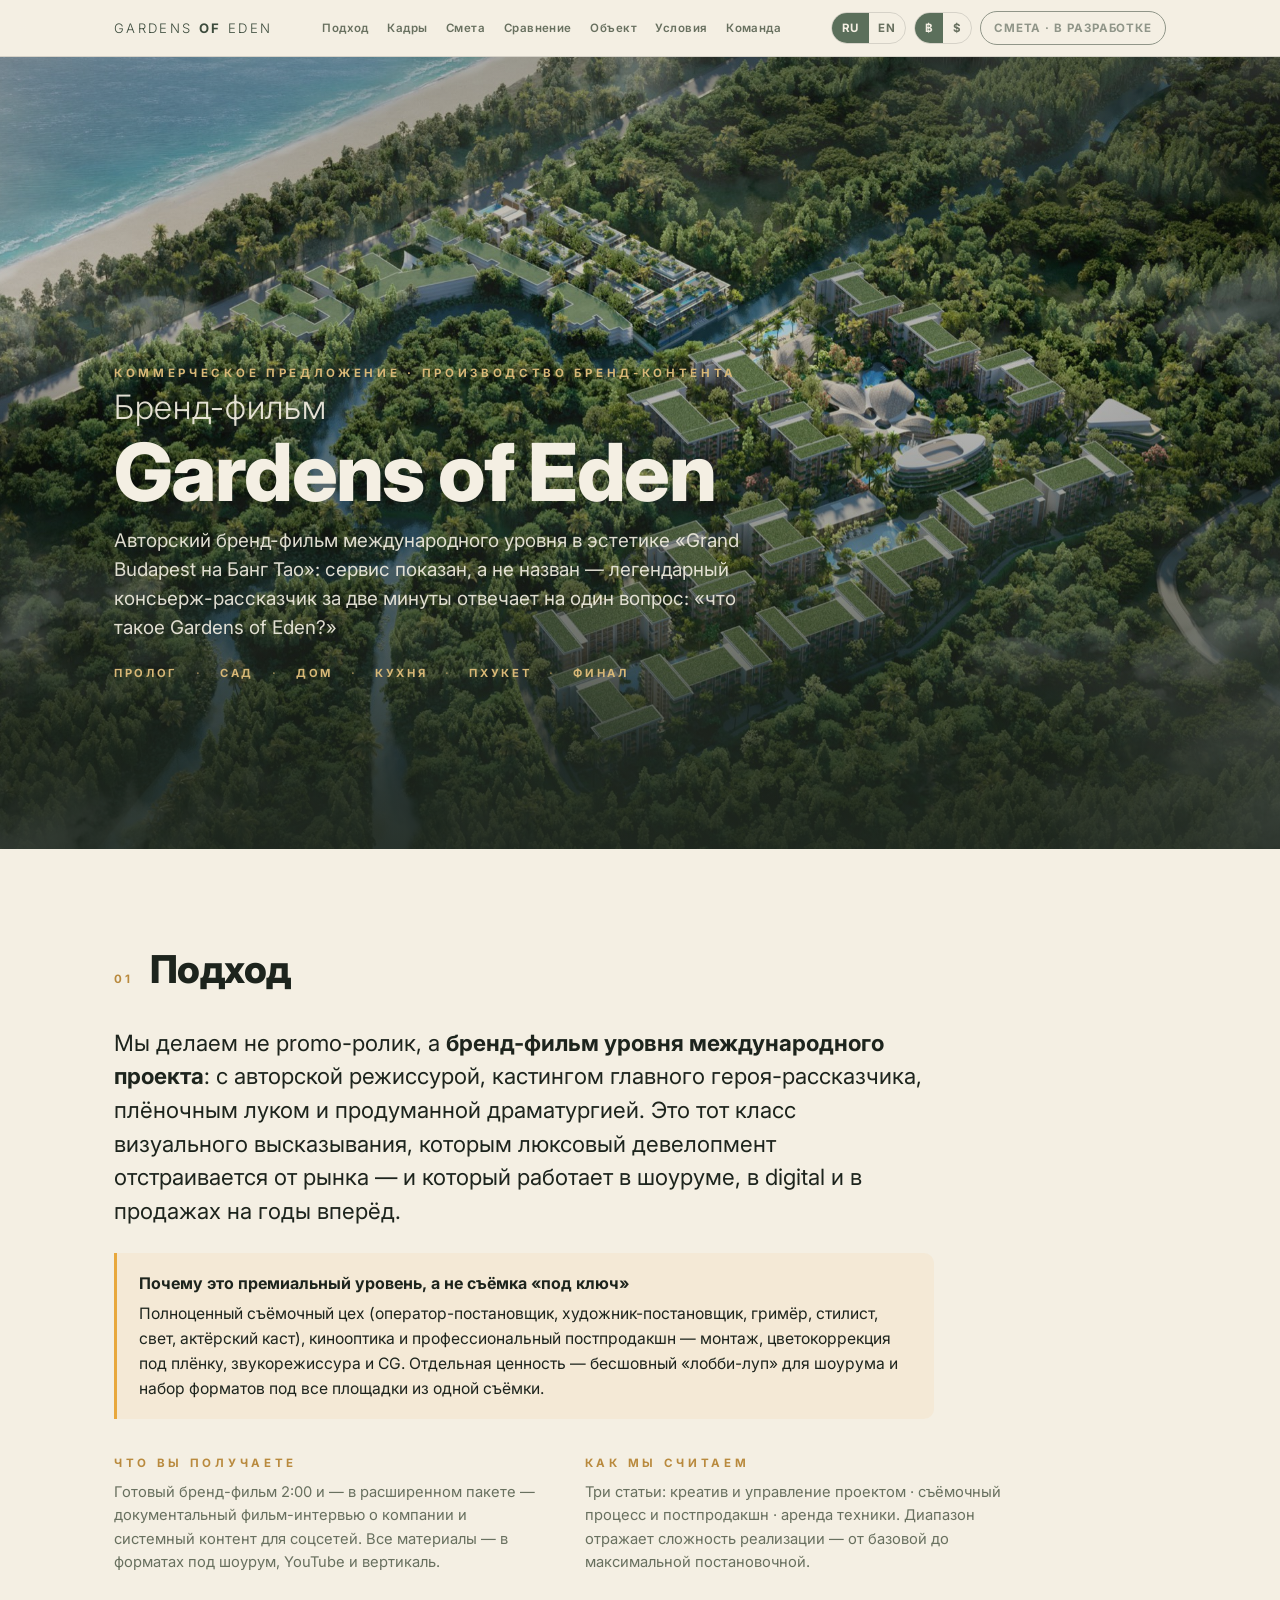
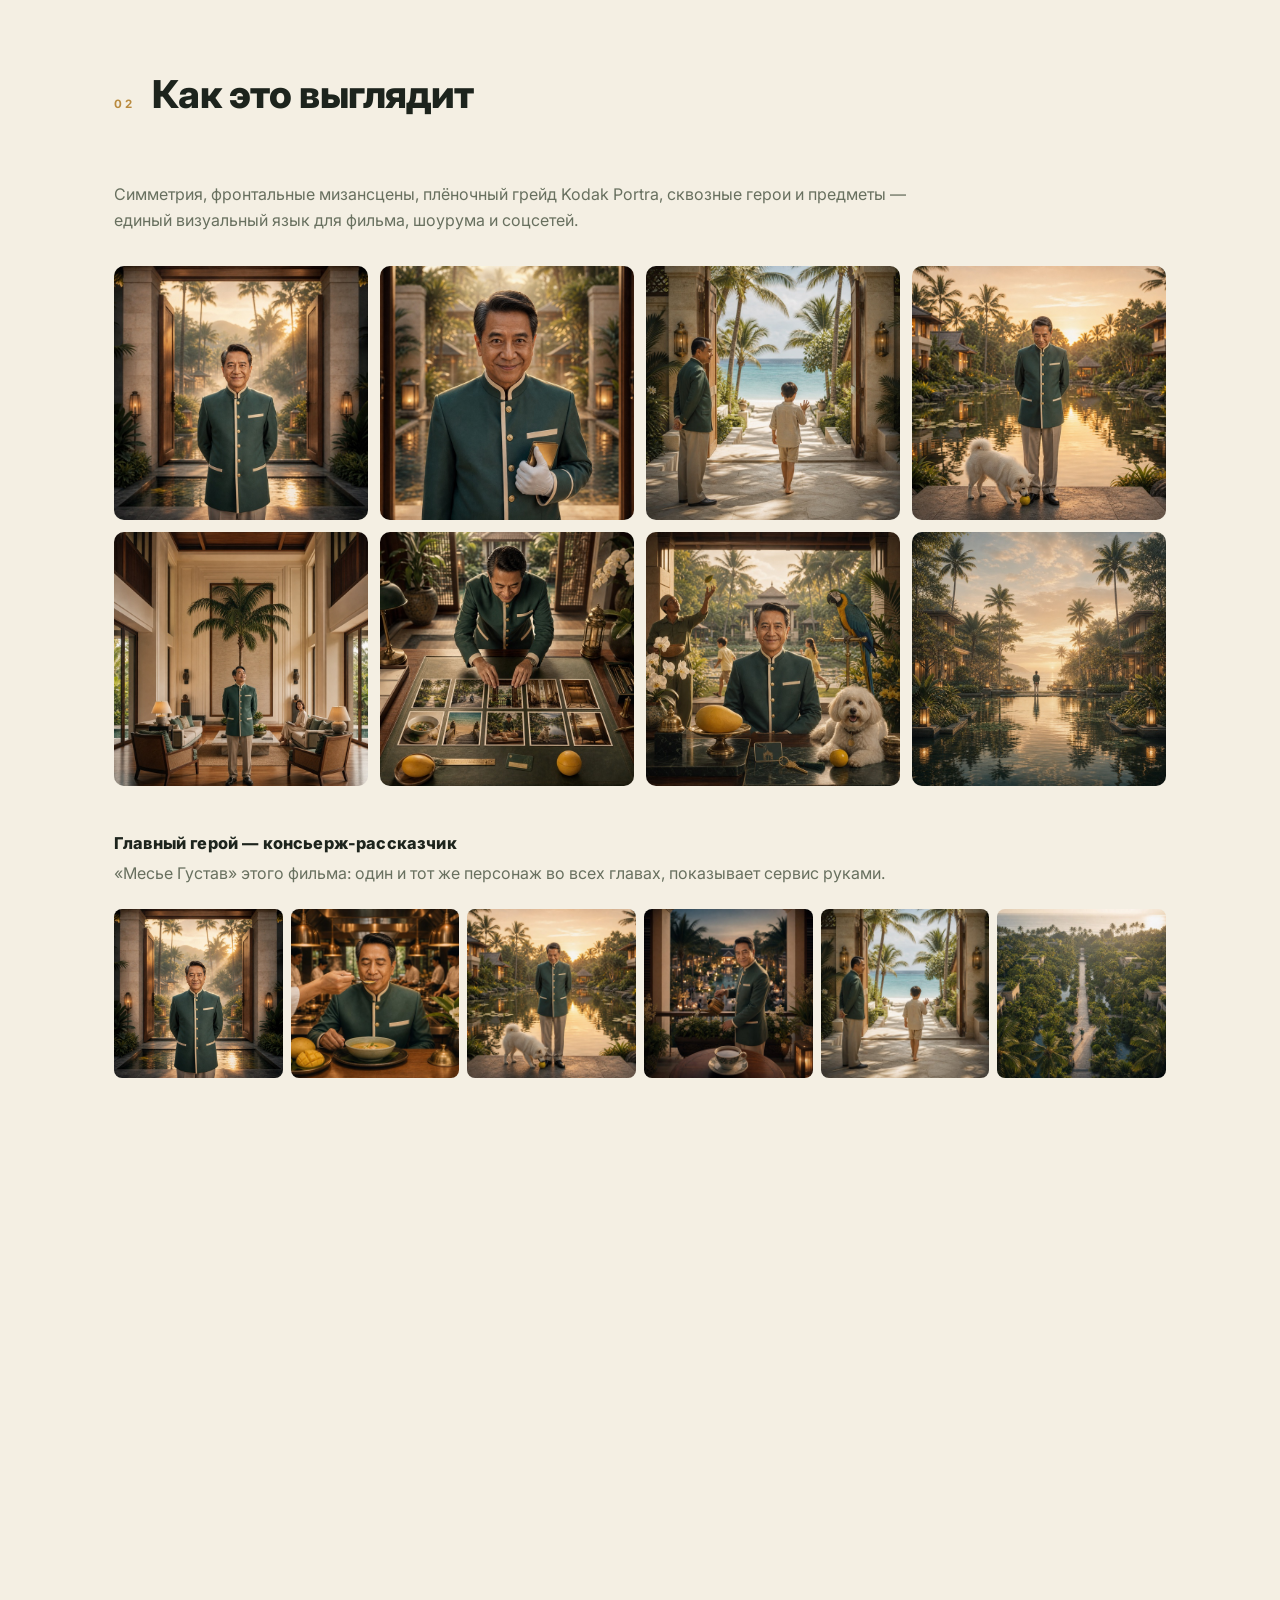
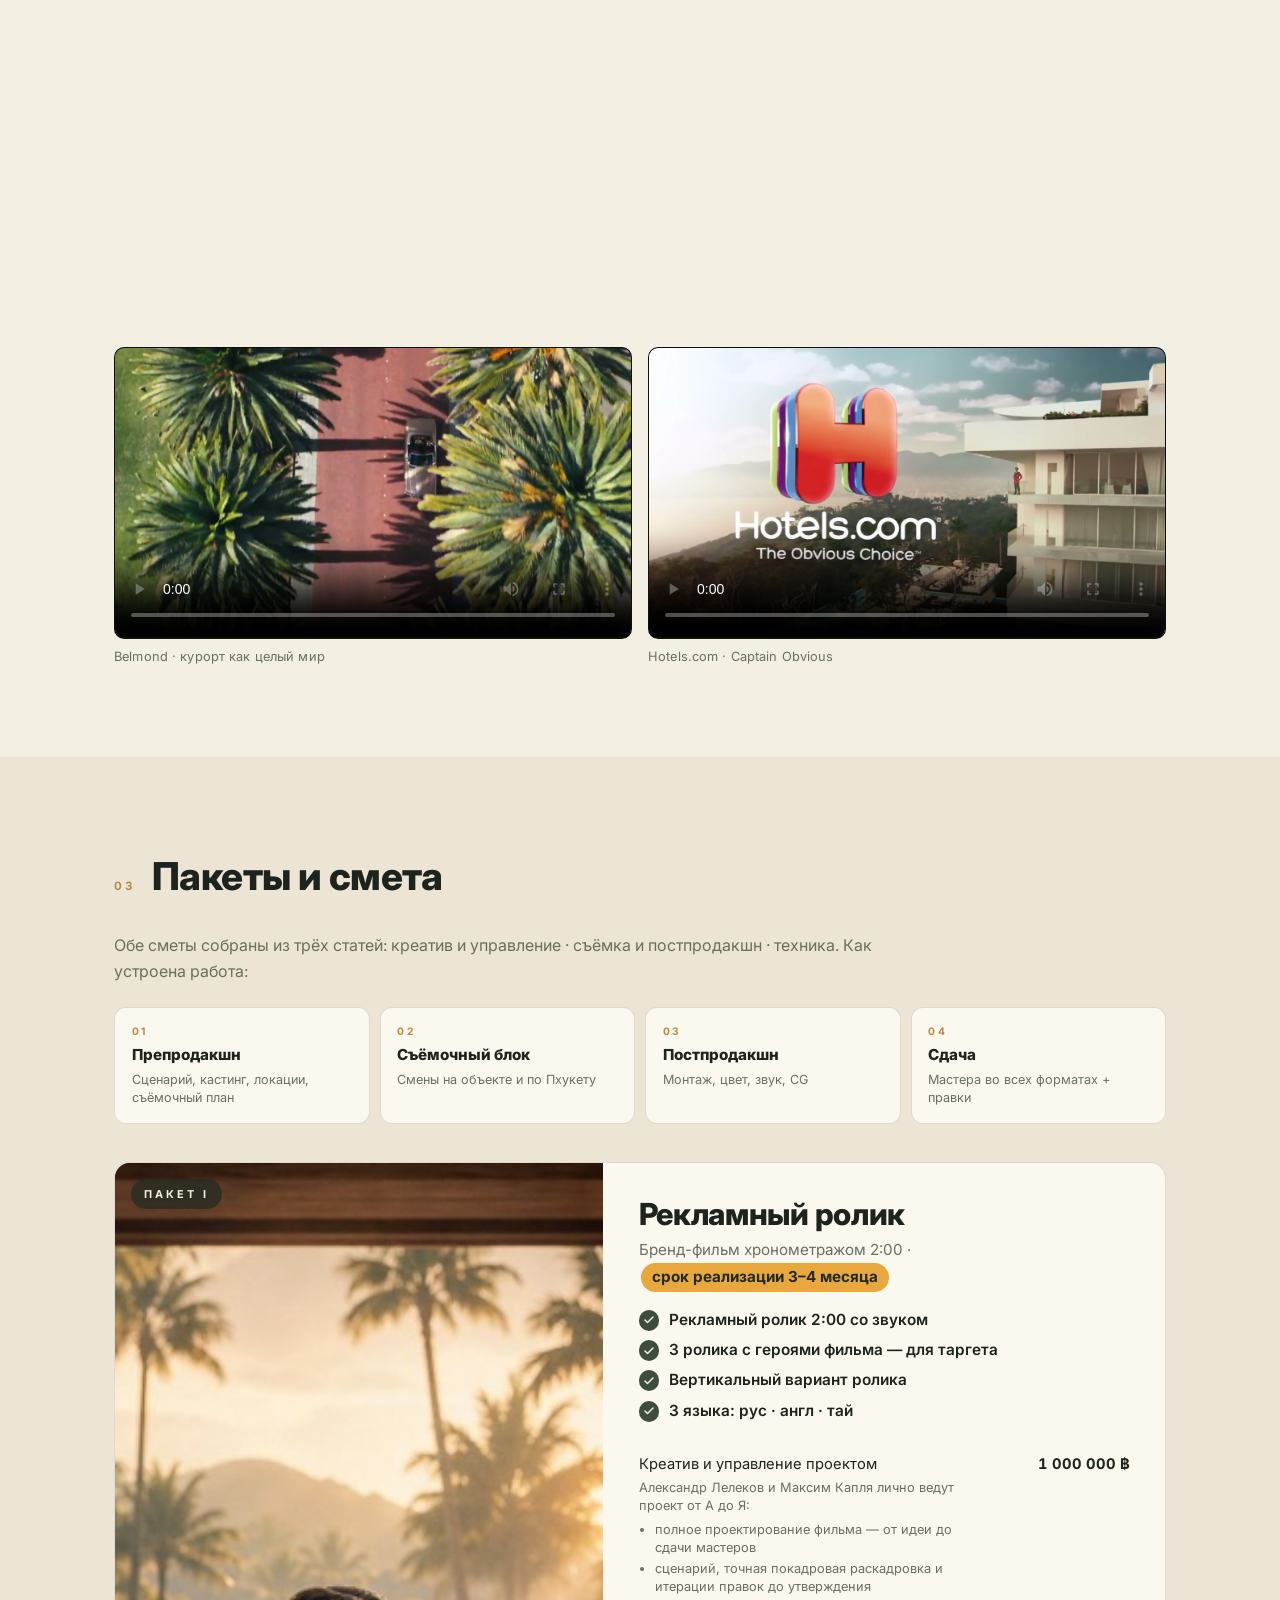
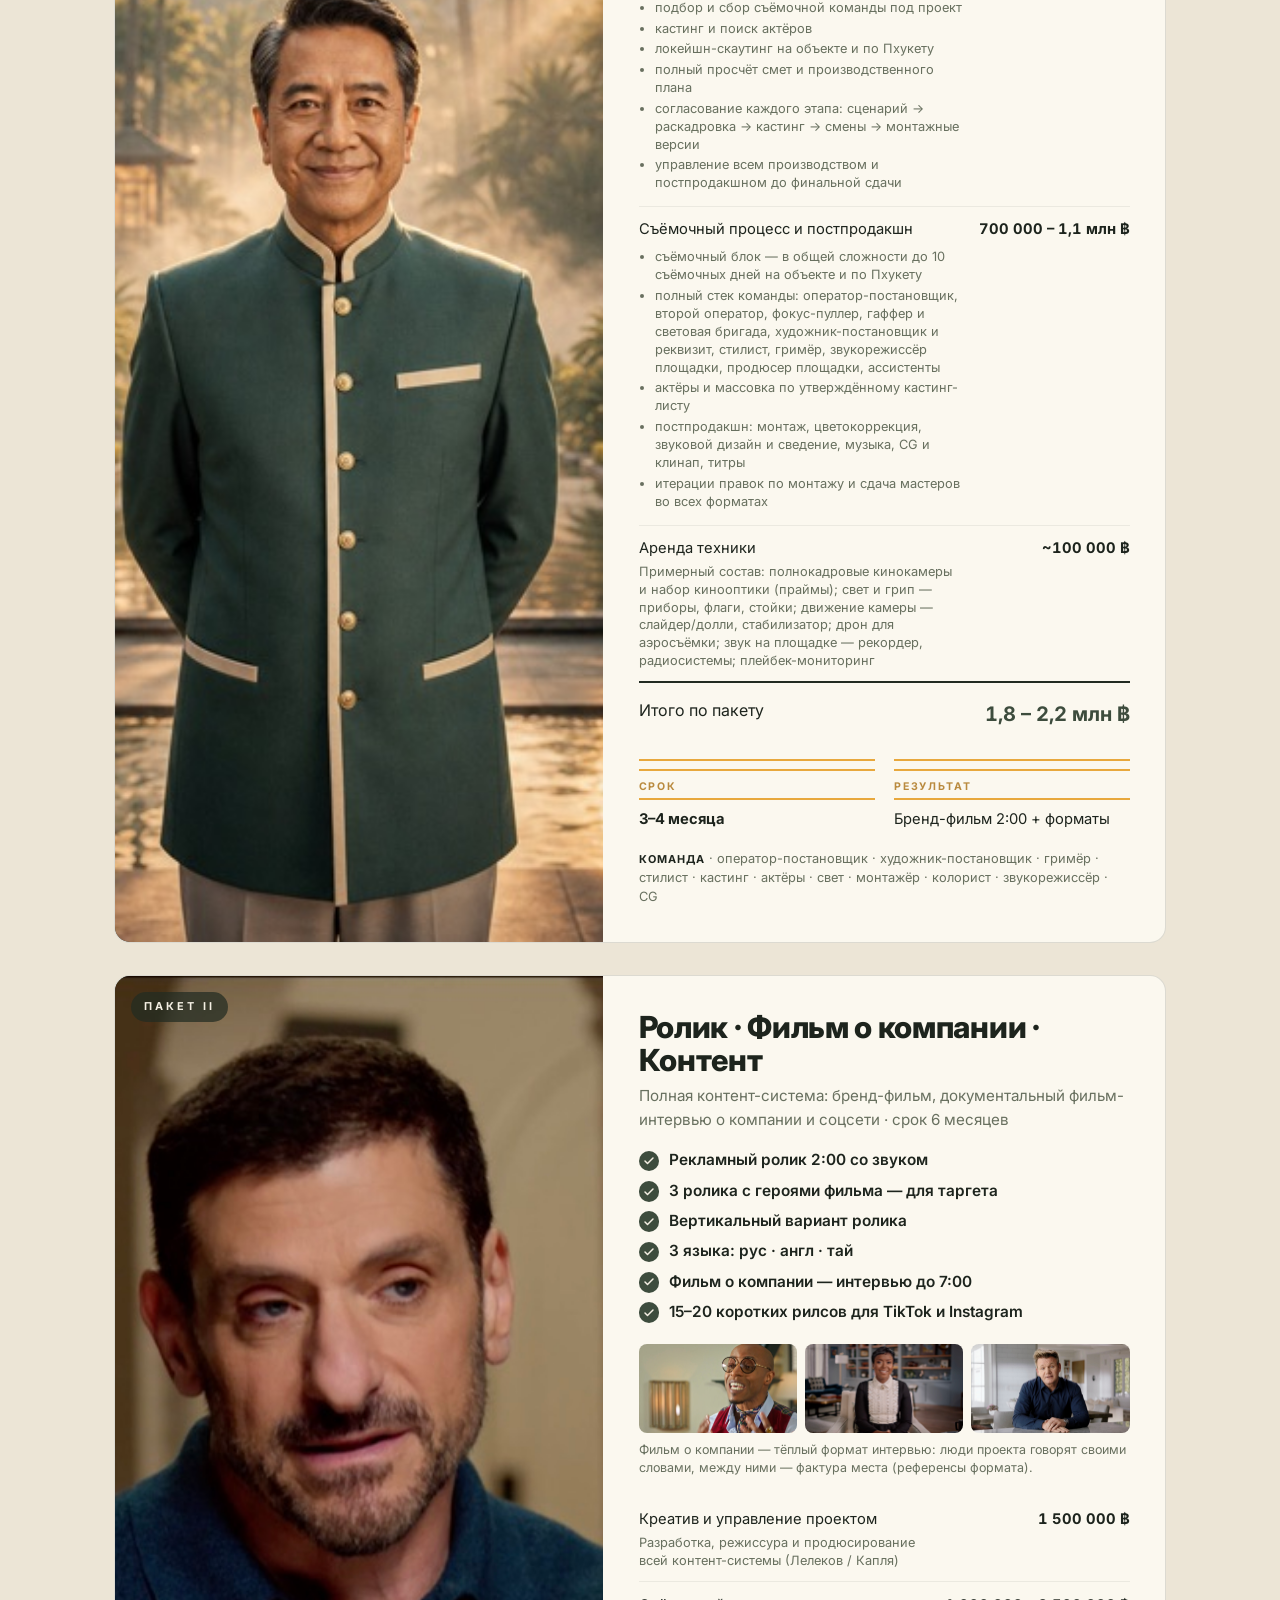
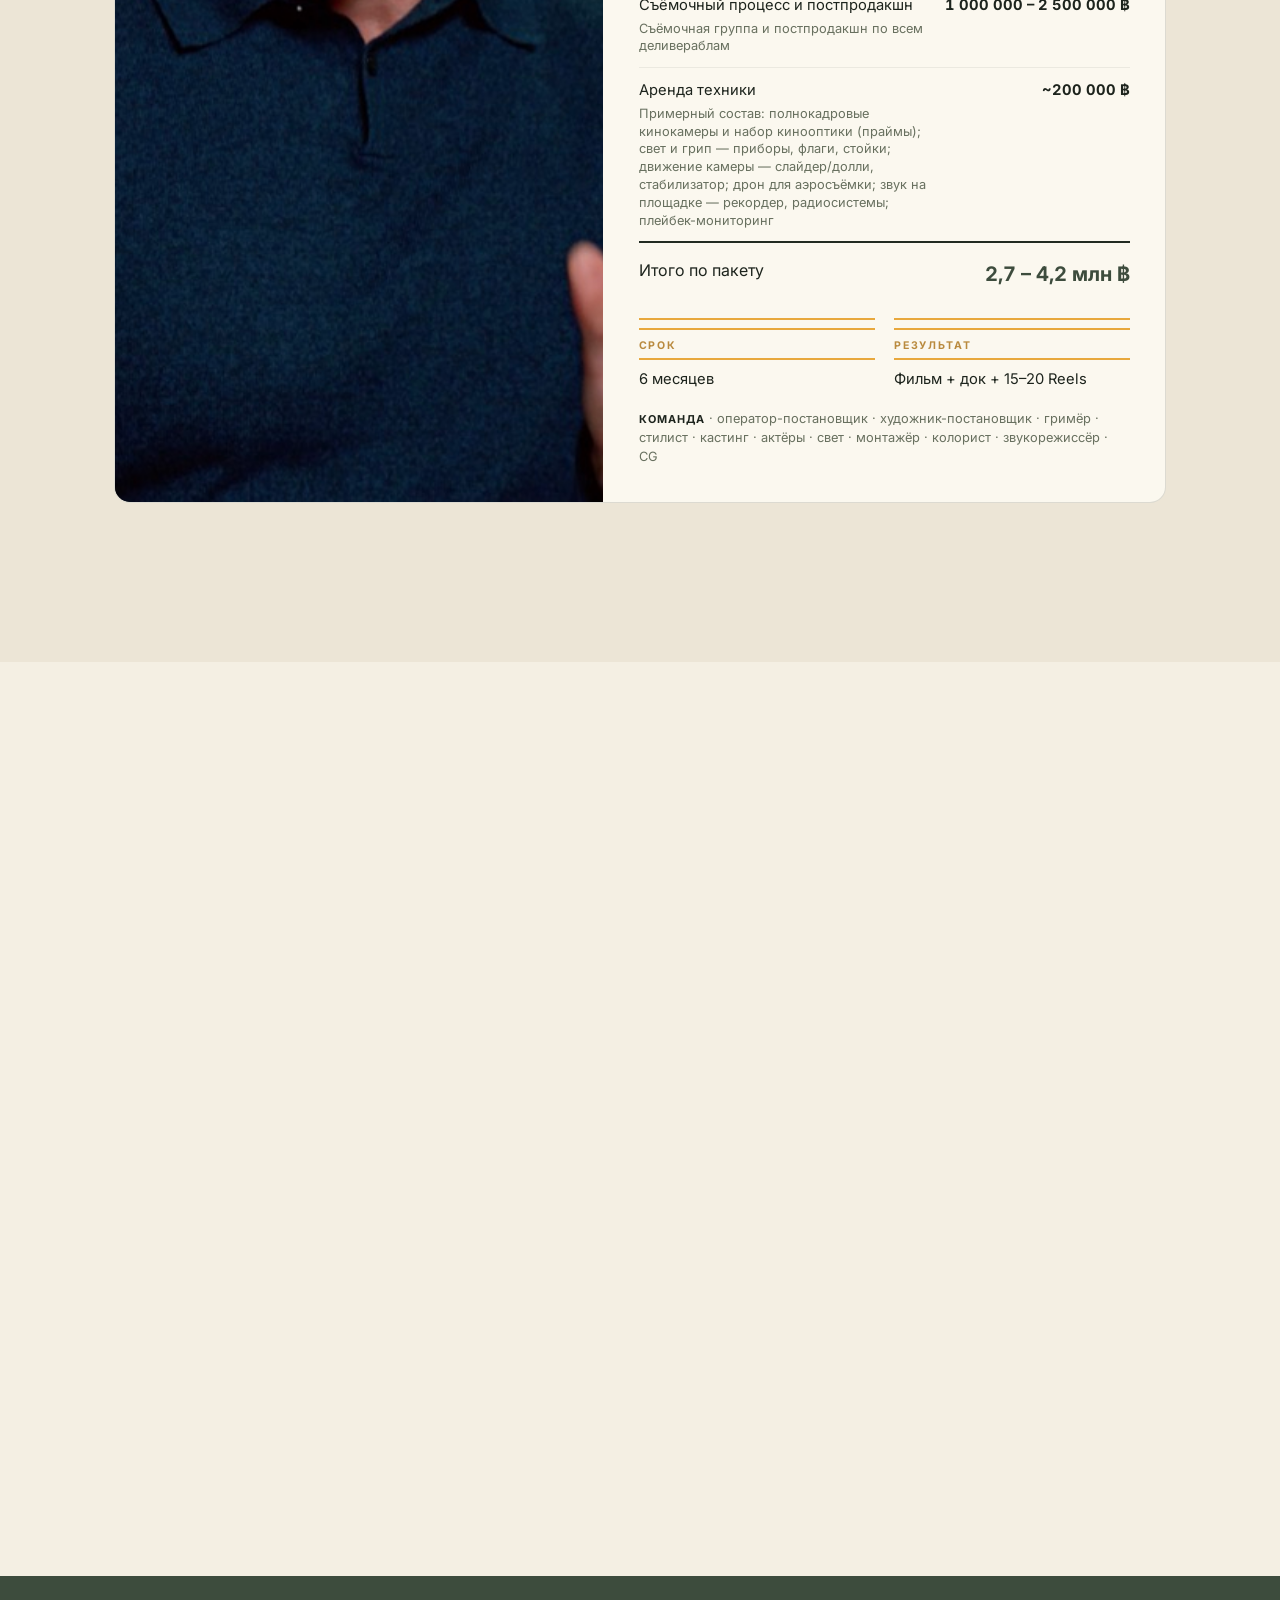
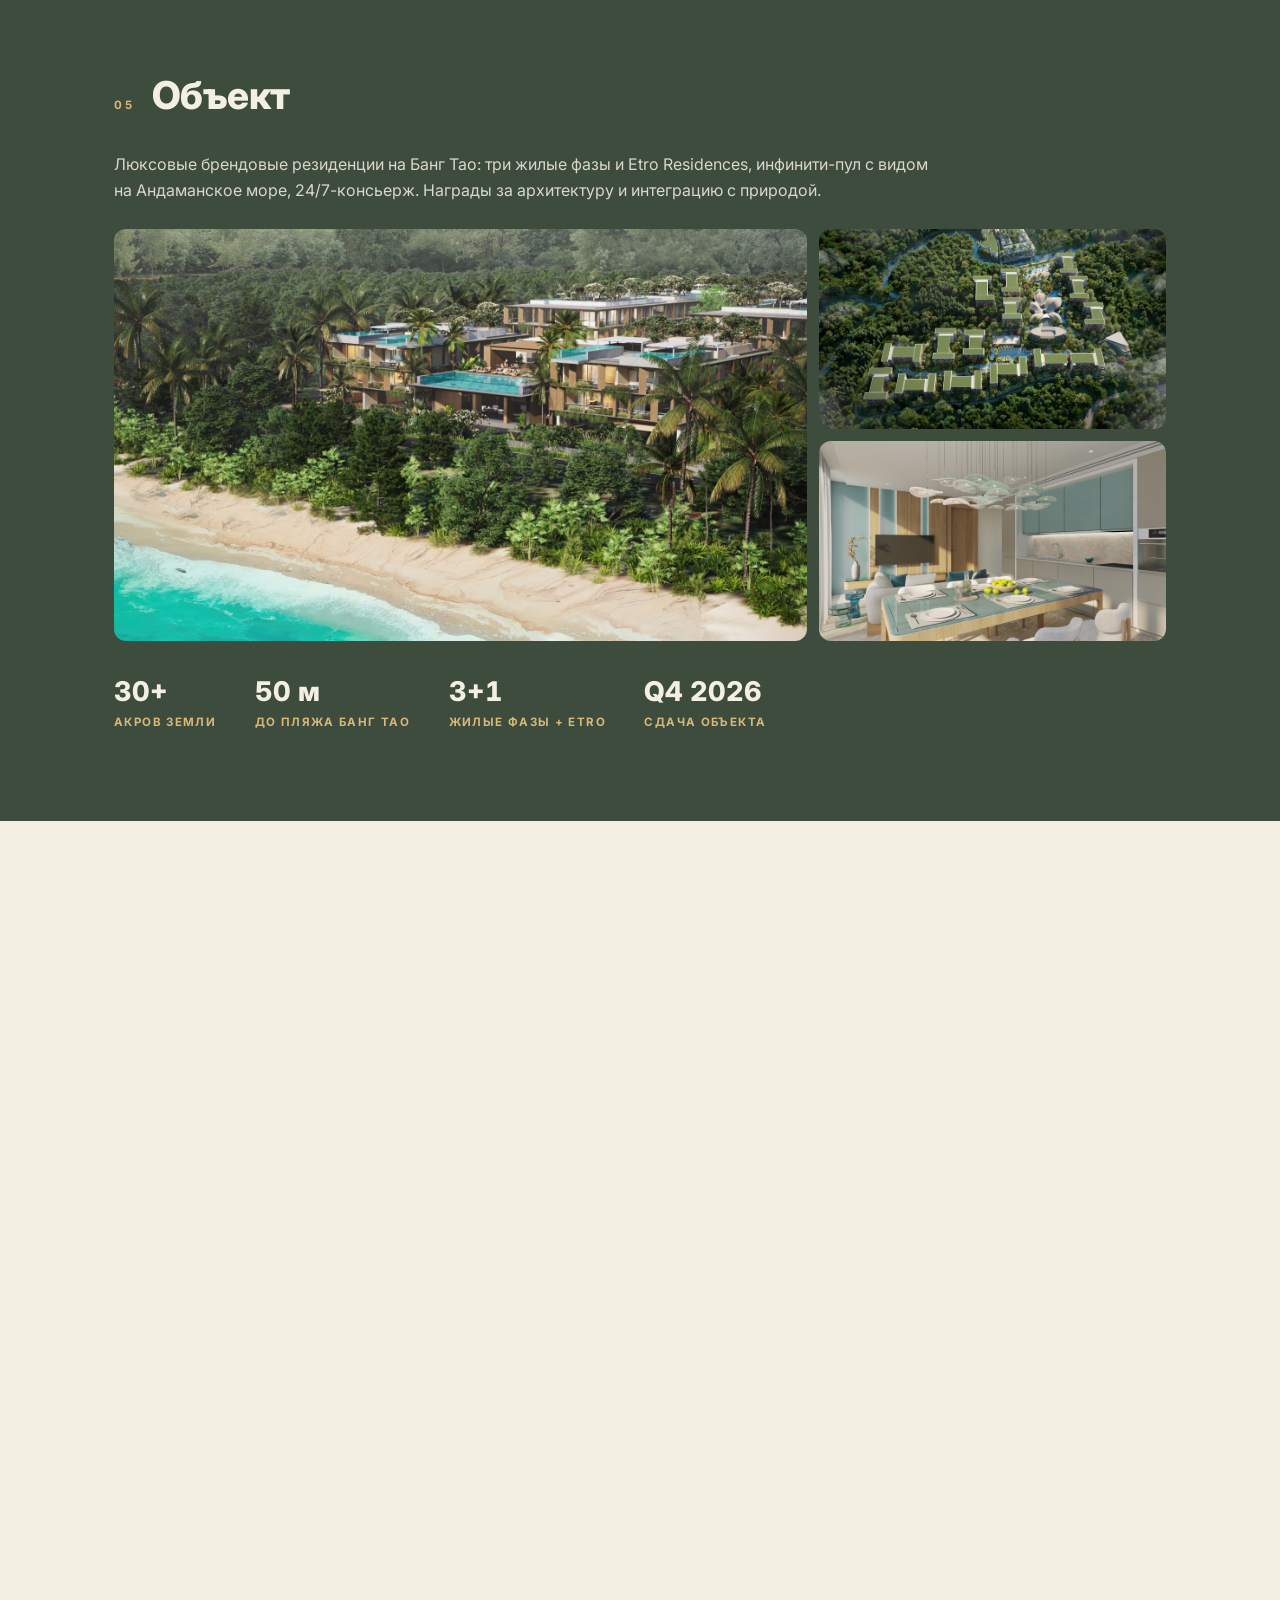
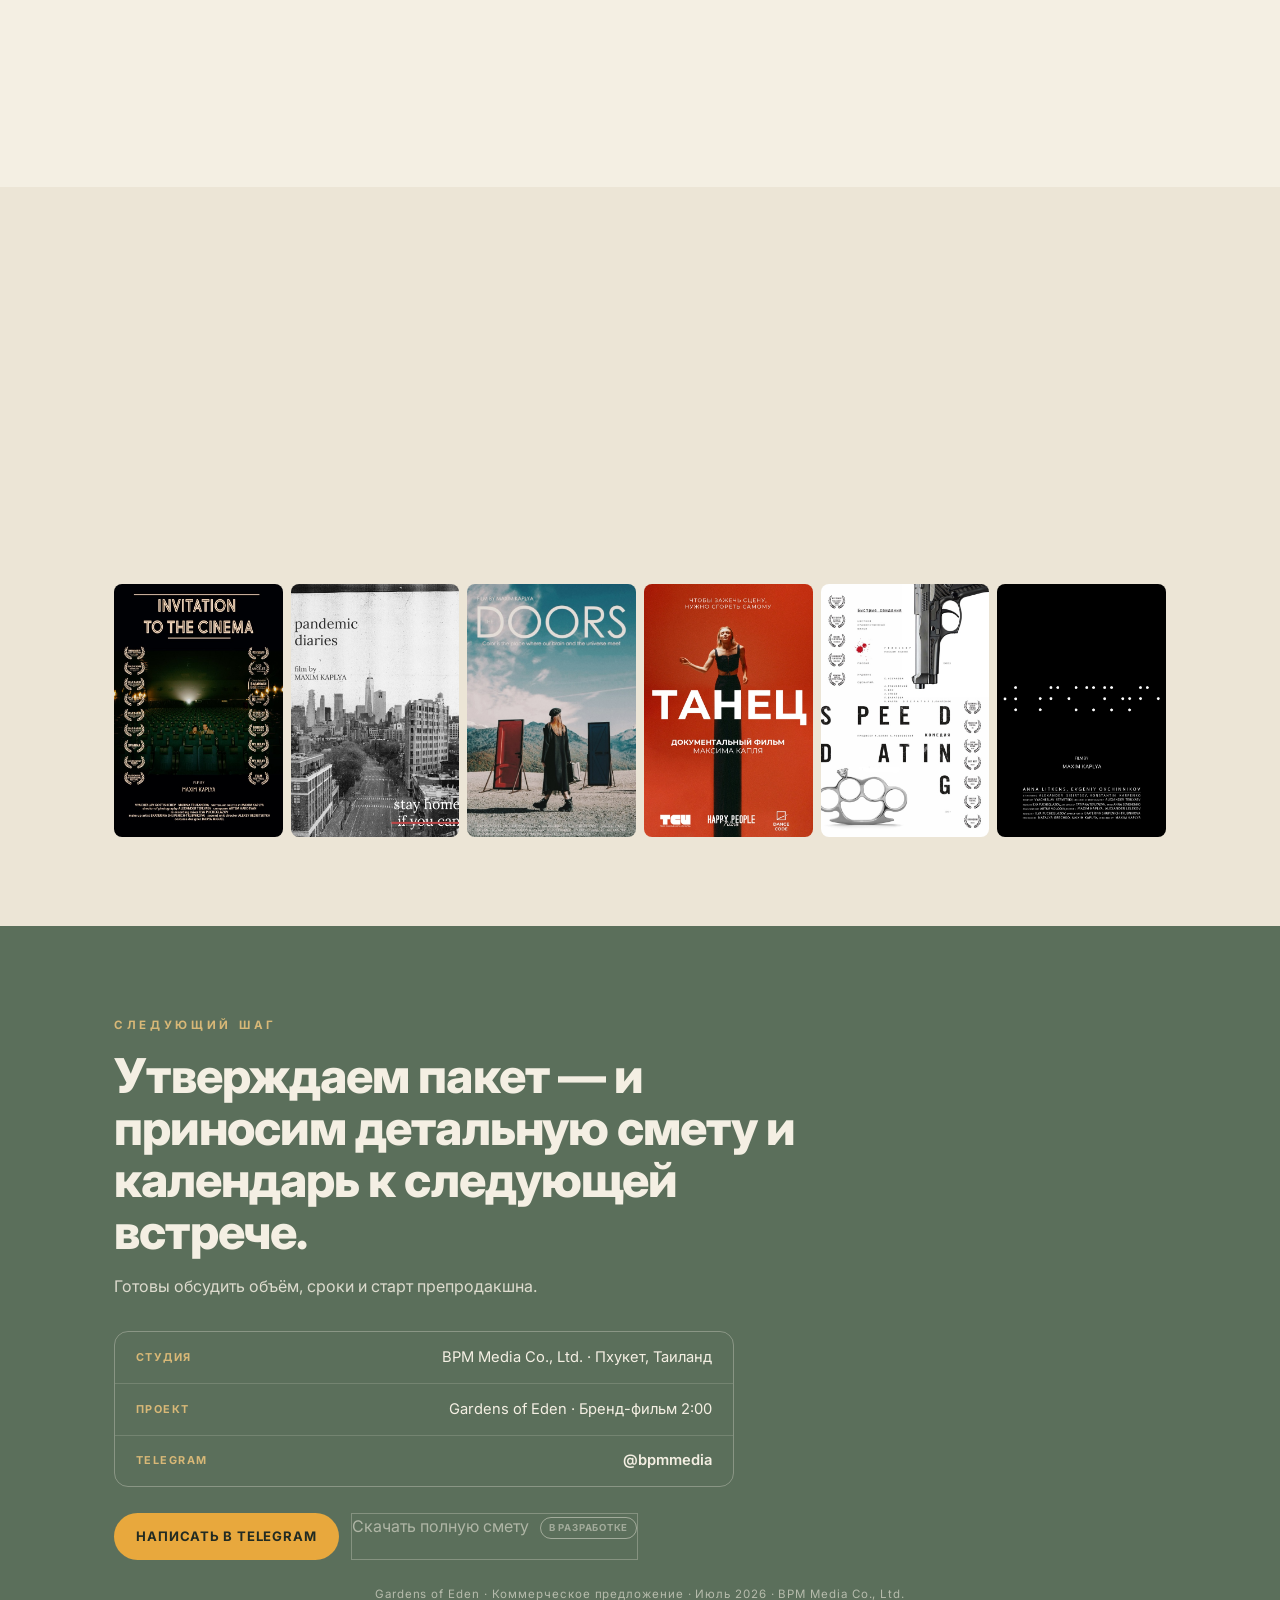
==== commit 9f8e9f4a: "KP: company/interview film duration 10:00 -> 7:00 (card + comparison, RU/EN) Co-Authored-By: Claude " ====
--- a/kp.html
+++ b/kp.html
@@ -478,7 +478,7 @@
           <li data-i18n="pk1.c2">3 ролика с героями фильма — для таргета</li>
           <li data-i18n="pk1.c3">Вертикальный вариант ролика</li>
           <li data-i18n="pk1.c4">3 языка: рус · англ · тай</li>
-          <li data-i18n="pk2.c2">Фильм о компании — интервью до 10:00</li>
+          <li data-i18n="pk2.c2">Фильм о компании — интервью до 7:00</li>
           <li data-i18n="pk2.c3">15–20 коротких рилсов для TikTok и Instagram</li>
         </ul>
         <div class="docstrip">
@@ -535,7 +535,7 @@
           <tr><td class="lab" data-i18n="cmp.r1">Бренд-фильм 2:00 (+ форматы)</td><td class="c yes">✓</td><td class="c yes">✓</td></tr>
           <tr><td class="lab" data-i18n="cmp.r2">Лобби-луп для шоурума</td><td class="c yes">✓</td><td class="c yes">✓</td></tr>
           <tr><td class="lab" data-i18n="cmp.r3">Катдауны 0:30 / 0:15 + 9:16</td><td class="c yes">✓</td><td class="c yes">✓</td></tr>
-          <tr><td class="lab" data-i18n="cmp.r4">Документальный фильм-интервью (до 10:00)</td><td class="c no">—</td><td class="c yes">✓</td></tr>
+          <tr><td class="lab" data-i18n="cmp.r4">Документальный фильм-интервью (до 7:00)</td><td class="c no">—</td><td class="c yes">✓</td></tr>
           <tr><td class="lab" data-i18n="cmp.r5">Контент для соцсетей (15–20 Reels · TikTok, Instagram)</td><td class="c no">—</td><td class="c yes">✓</td></tr>
           <tr><td class="lab" data-i18n="cmp.r6">Срок реализации</td><td class="c" data-i18n="pk1.term"><b>3–4 месяца</b></td><td class="c" data-i18n="pk2.term">6 месяцев</td></tr>
           <tr class="sum">
@@ -712,7 +712,7 @@
       "pk1.c1":"2:00 ad film with sound","pk1.c2":"3 clips with the film's heroes — for paid ads","pk1.c3":"Vertical version of the film","pk1.c4":"3 languages: RU · EN · TH",
       "pk2.badge":"Package II","pk2.name":"Film · Company film · Content",
       "pk2.sub":"A full content system: brand film, an interview documentary about the company and social · 6 months",
-      "pk2.c1":"2:00 brand film + formats","pk2.c2":"Company film — interview up to 10:00","pk2.c3":"15–20 short reels for TikTok & Instagram",
+      "pk2.c1":"2:00 brand film + formats","pk2.c2":"Company film — interview up to 7:00","pk2.c3":"15–20 short reels for TikTok & Instagram",
       "pk2.doccap":"The company film is a warm interview format: the people of the project speak in their own words, with the texture of the place in between (format references).",
       "row.creative":"Creative & project management","row.creative.d":"Alexander Lelekov and Maxim Kaplya personally run the project end to end:<ul><li>full film design — from the idea to final master delivery</li><li>script, precise shot-by-shot storyboard and revision iterations until sign-off</li><li>assembling the crew for the project</li><li>casting and actor search</li><li>location scouting on site and across Phuket</li><li>full budget and production-plan calculation</li><li>client sign-off at every stage: script → storyboard → casting → shoot days → edit versions</li><li>managing the entire production and post-production through to final delivery</li></ul>",
       "row.creative2":"Creative & project management","row.creative2.d":"Development, direction and producing of the whole content system (Lelekov / Kaplya)",
@@ -726,7 +726,7 @@
       "pk.disc":"Every figure is a range depending on the number of shoot days, the pool of specialists and the amount of CG. The final estimate is fixed after the script and shoot plan are approved.",
       "cmp.h":"Package comparison","cmp.pk2":"Film · Documentary · Content",
       "cmp.r1":"Brand film 2:00 (+ formats)","cmp.r2":"Lobby loop for the showroom","cmp.r3":"Cutdowns 0:30 / 0:15 + 9:16",
-      "cmp.r4":"Interview documentary (up to 10:00)","cmp.r5":"Social content (15–20 Reels · TikTok, Instagram)","cmp.r6":"Timeline",
+      "cmp.r4":"Interview documentary (up to 7:00)","cmp.r5":"Social content (15–20 Reels · TikTok, Instagram)","cmp.r6":"Timeline",
       "cmp.budget":"<b>Indicative budget</b>",
       "cmp.rec.t":"Recommendation",
       "cmp.rec.p":"For the Q4 2026 handover, Package II is optimal: in a single production wave you get the flagship brand film, the company documentary and a systematic stream of short clips — with one direction and a shared visual language. Package I is a point solution if only the flagship film is needed now.",
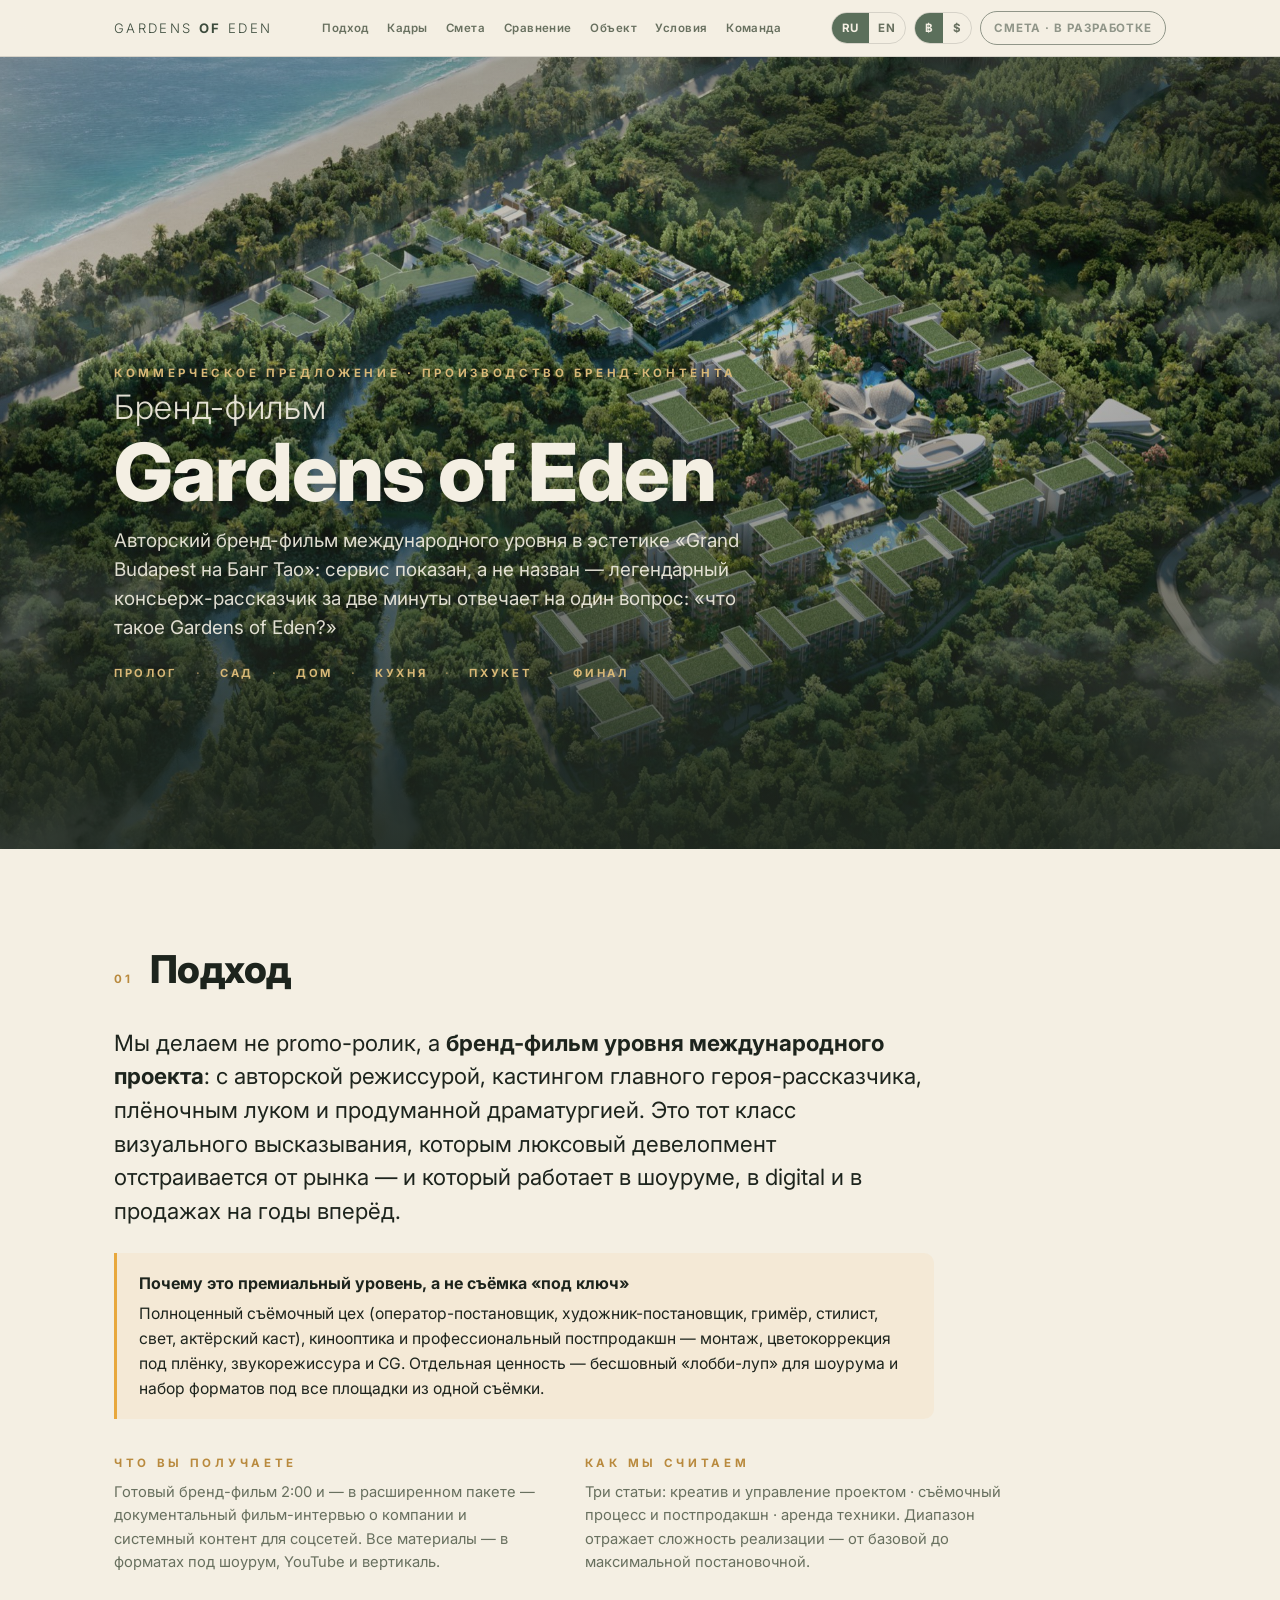
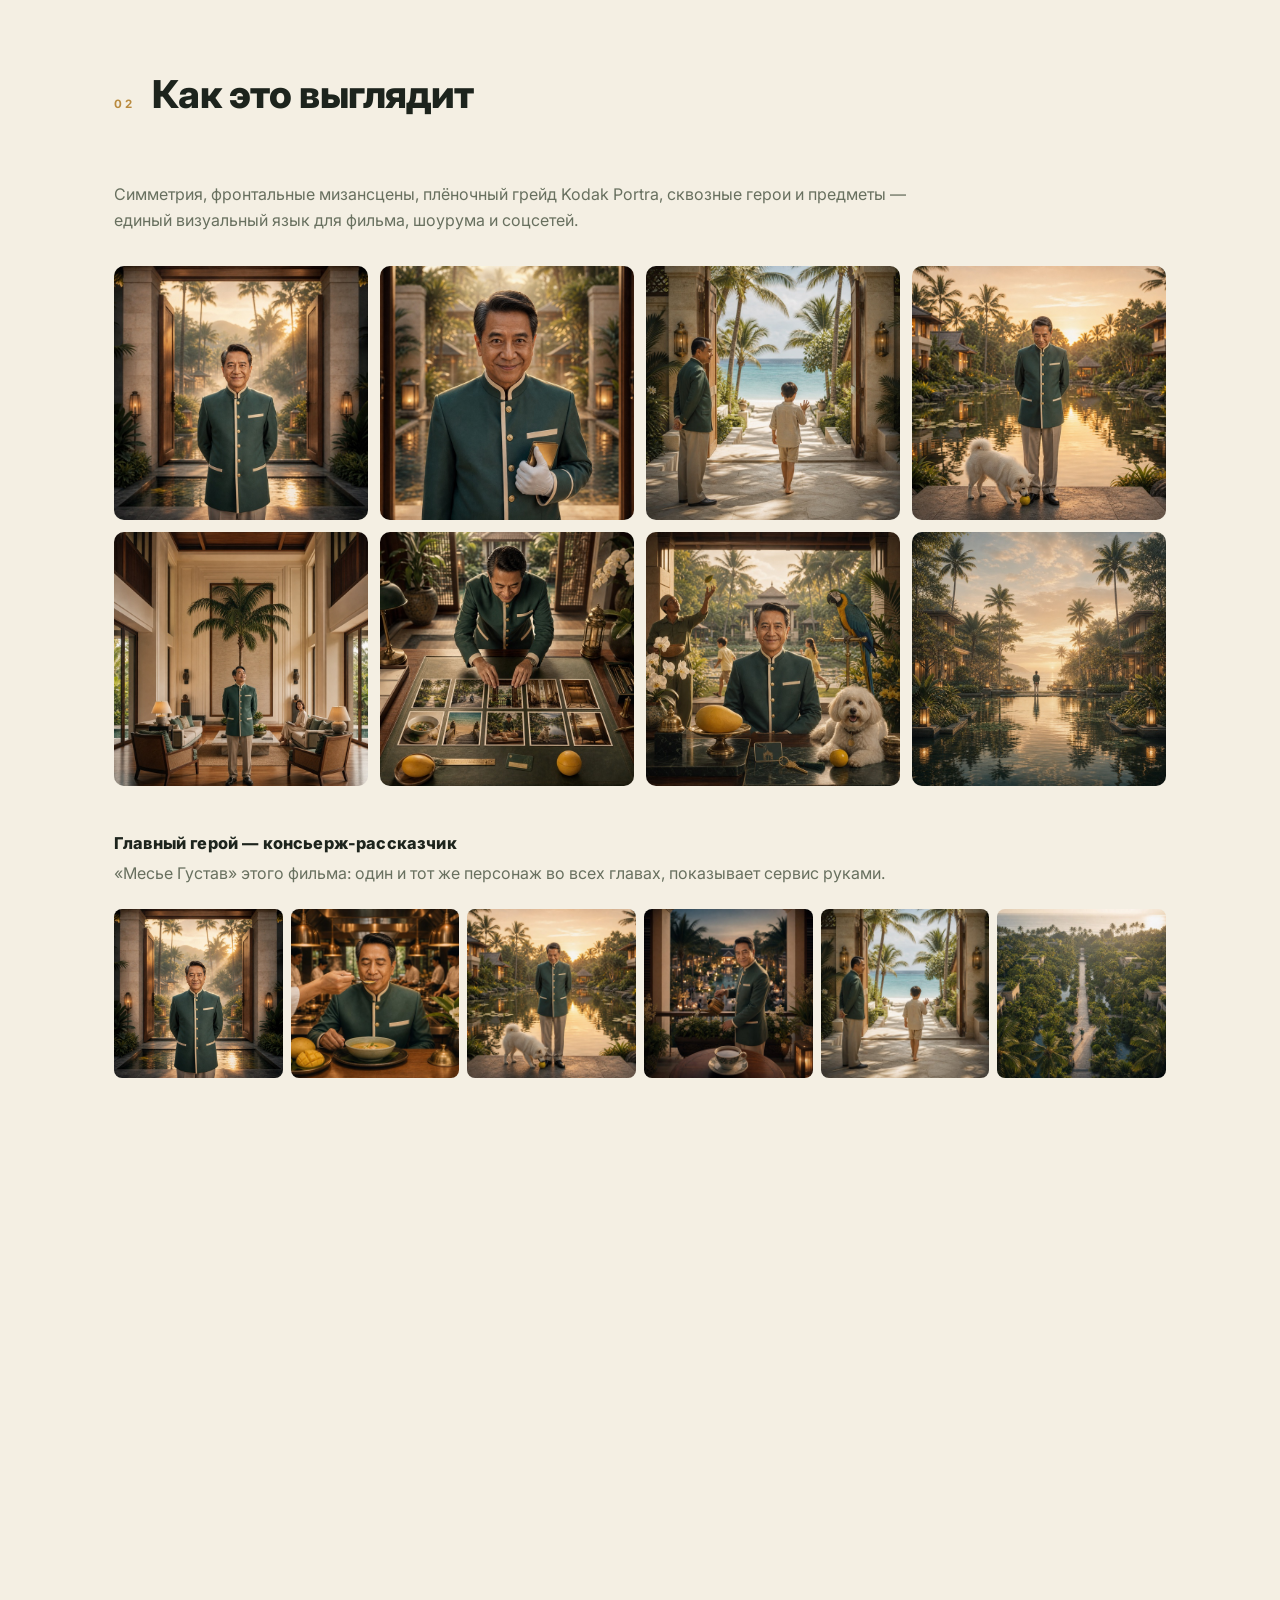
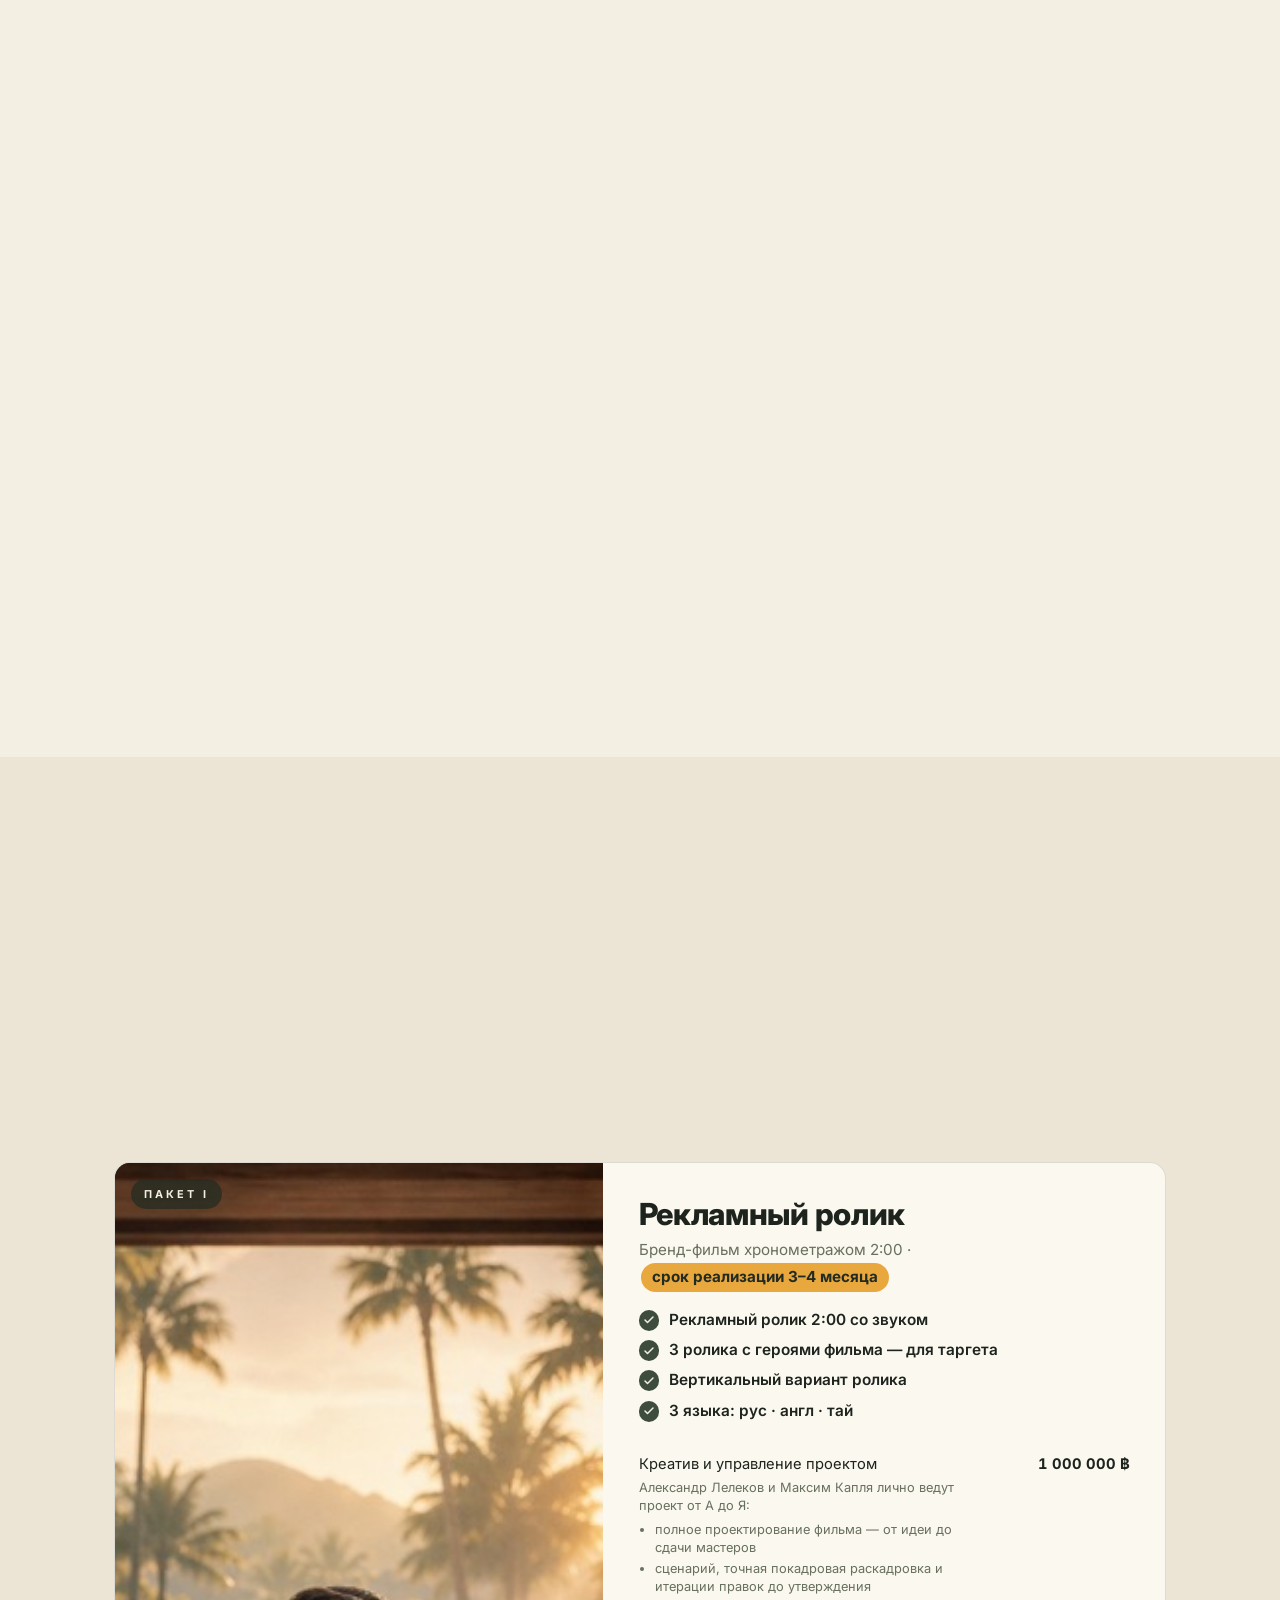
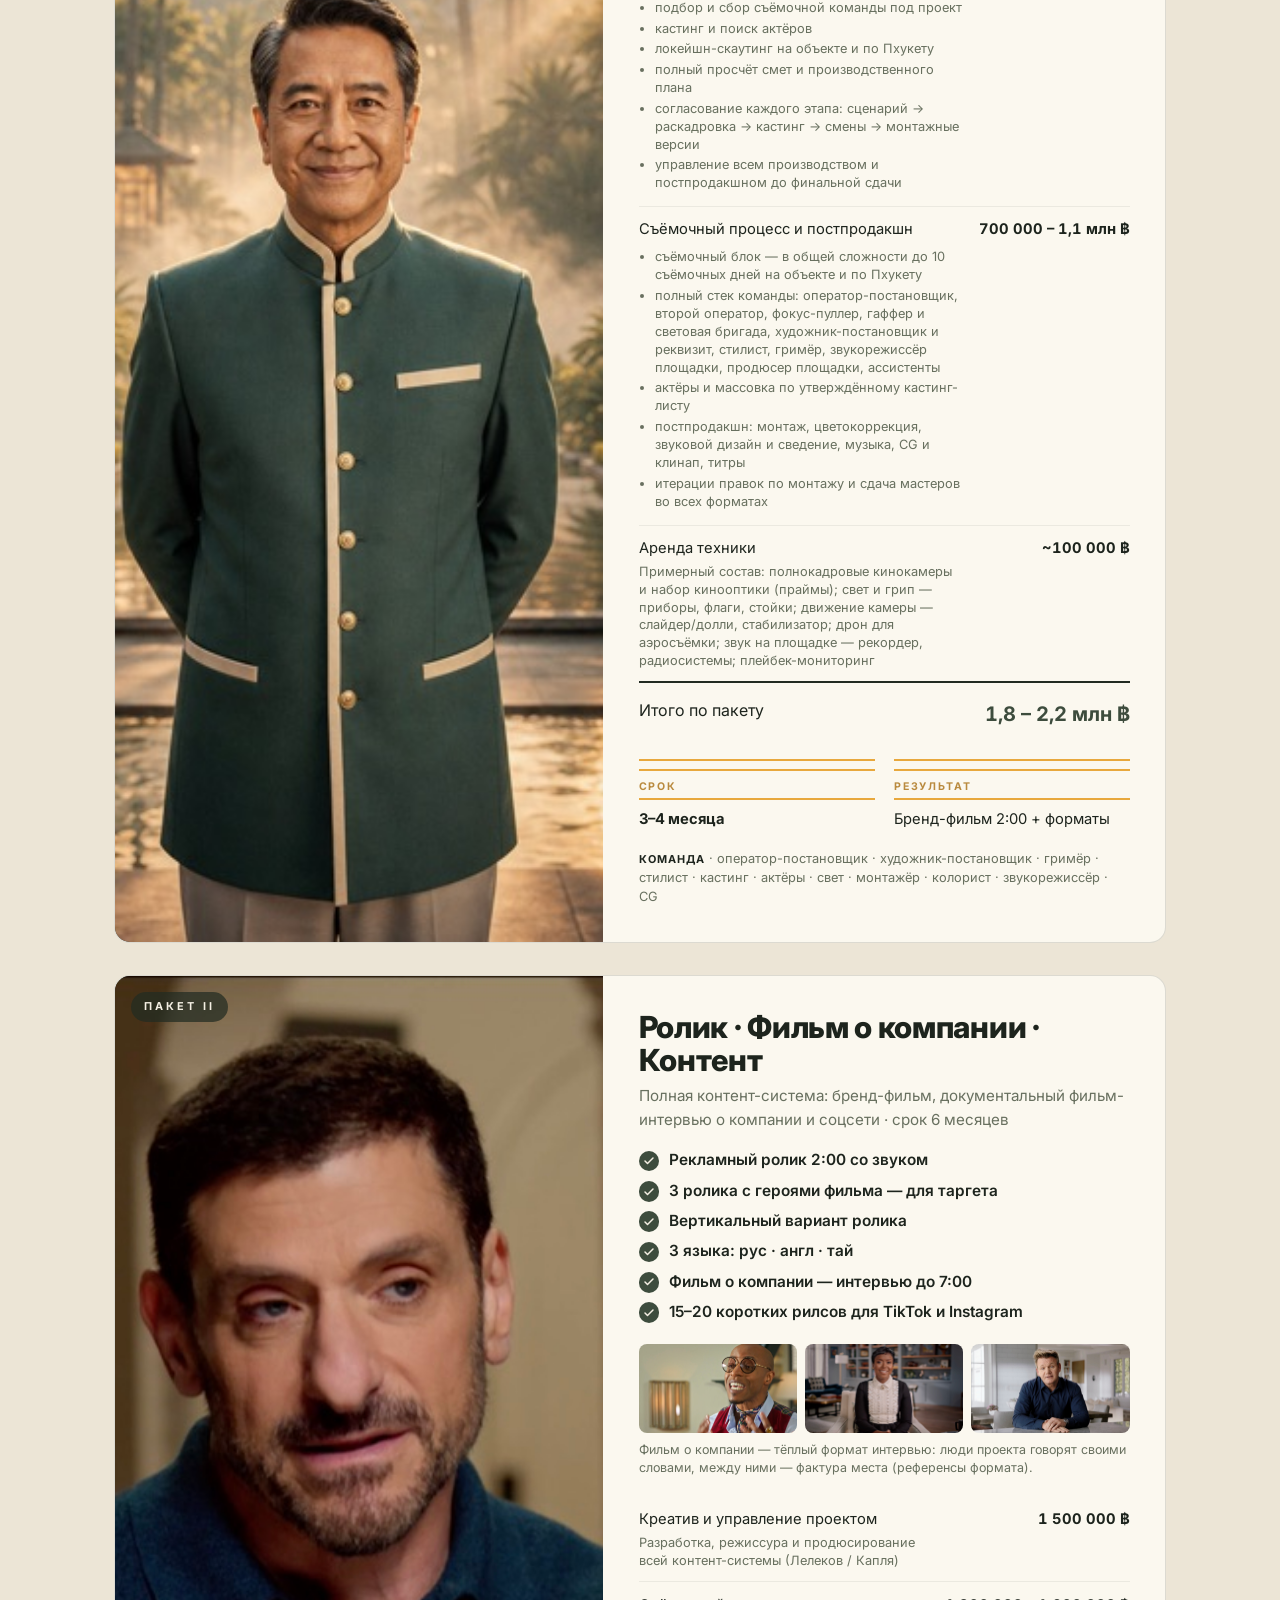
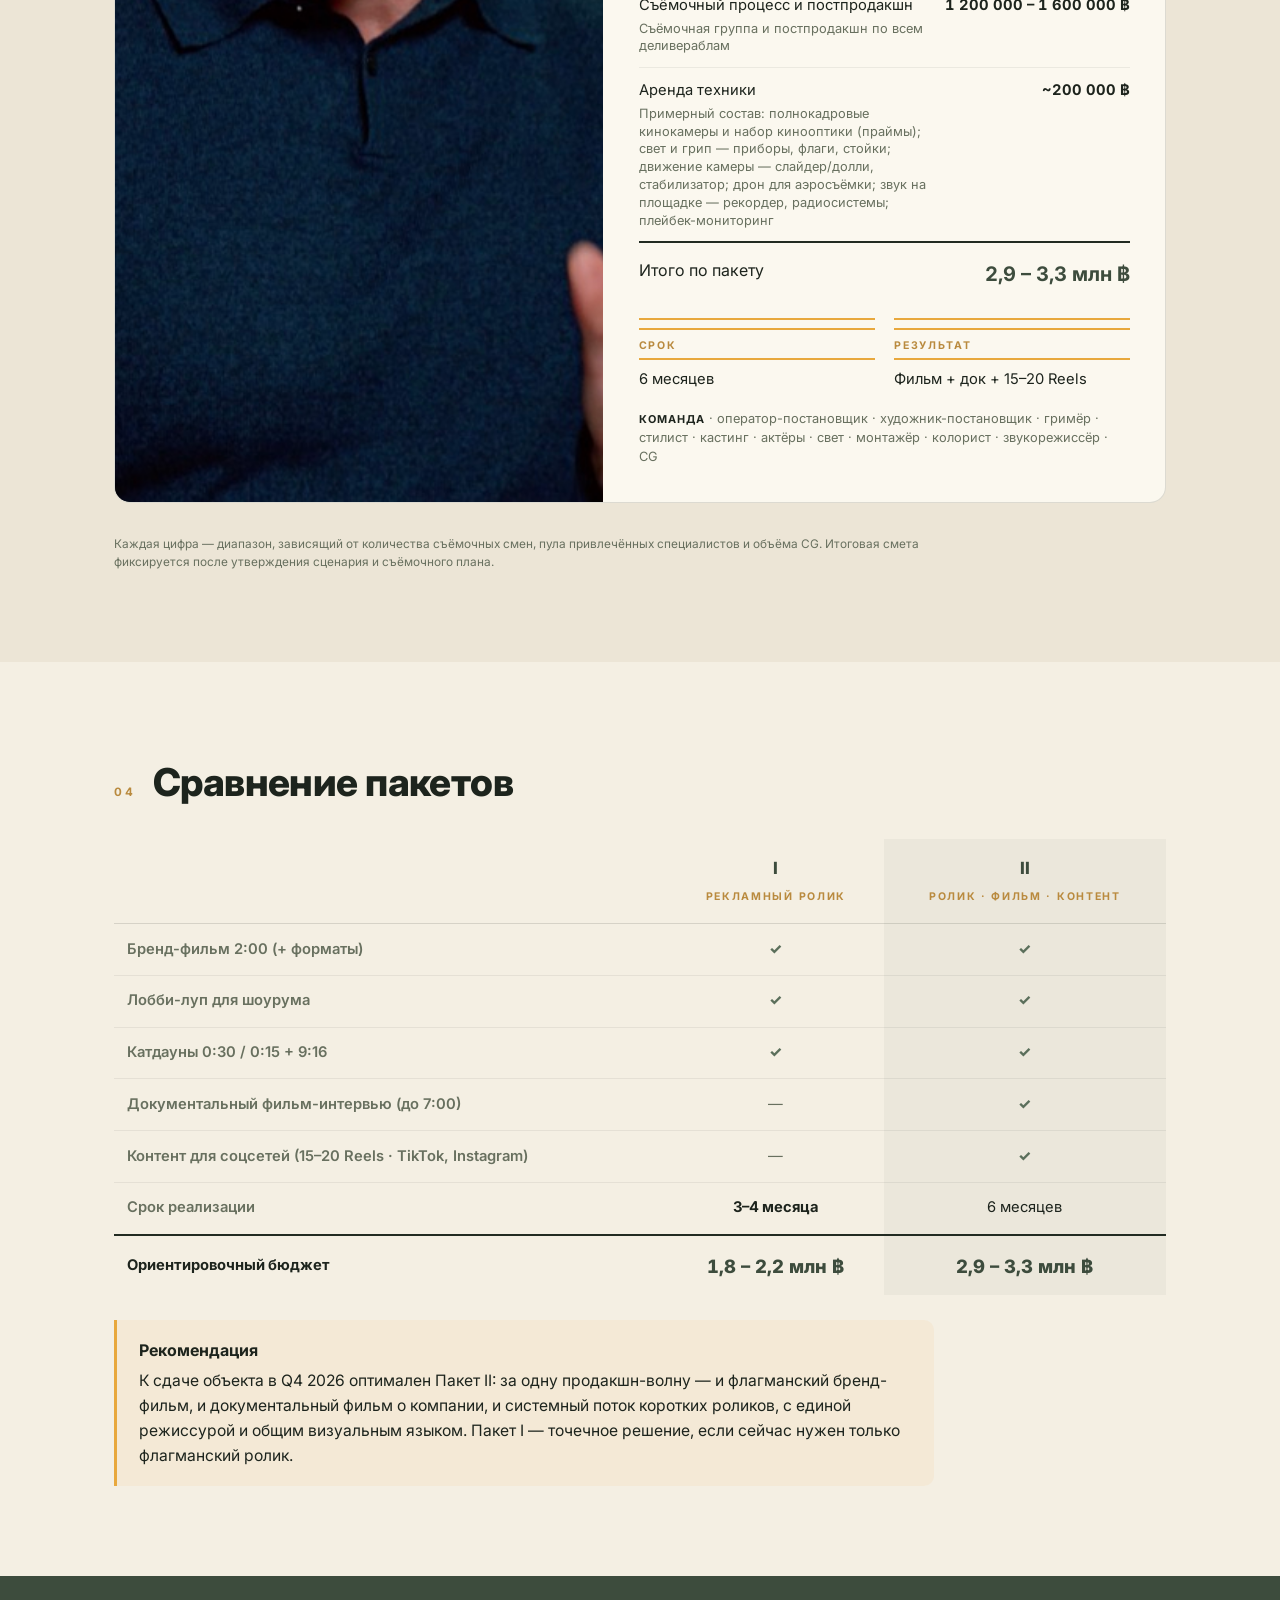
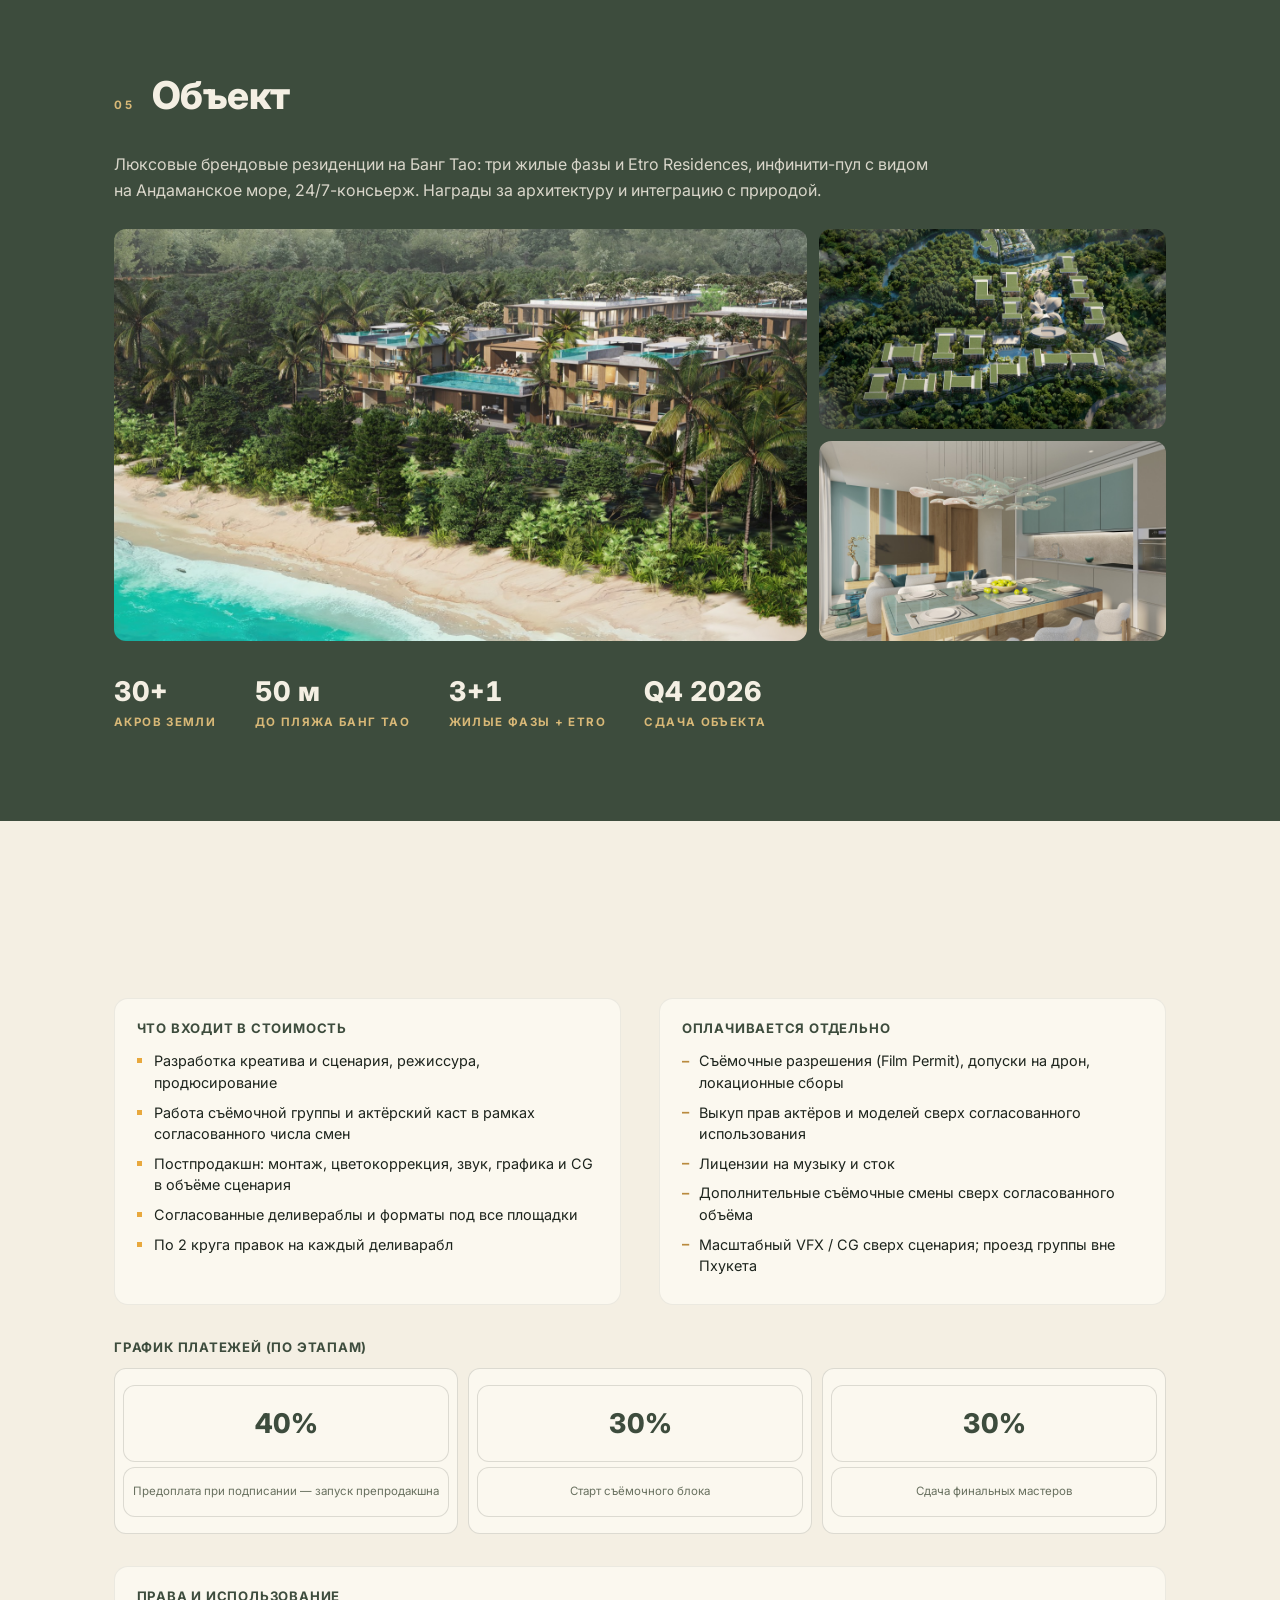
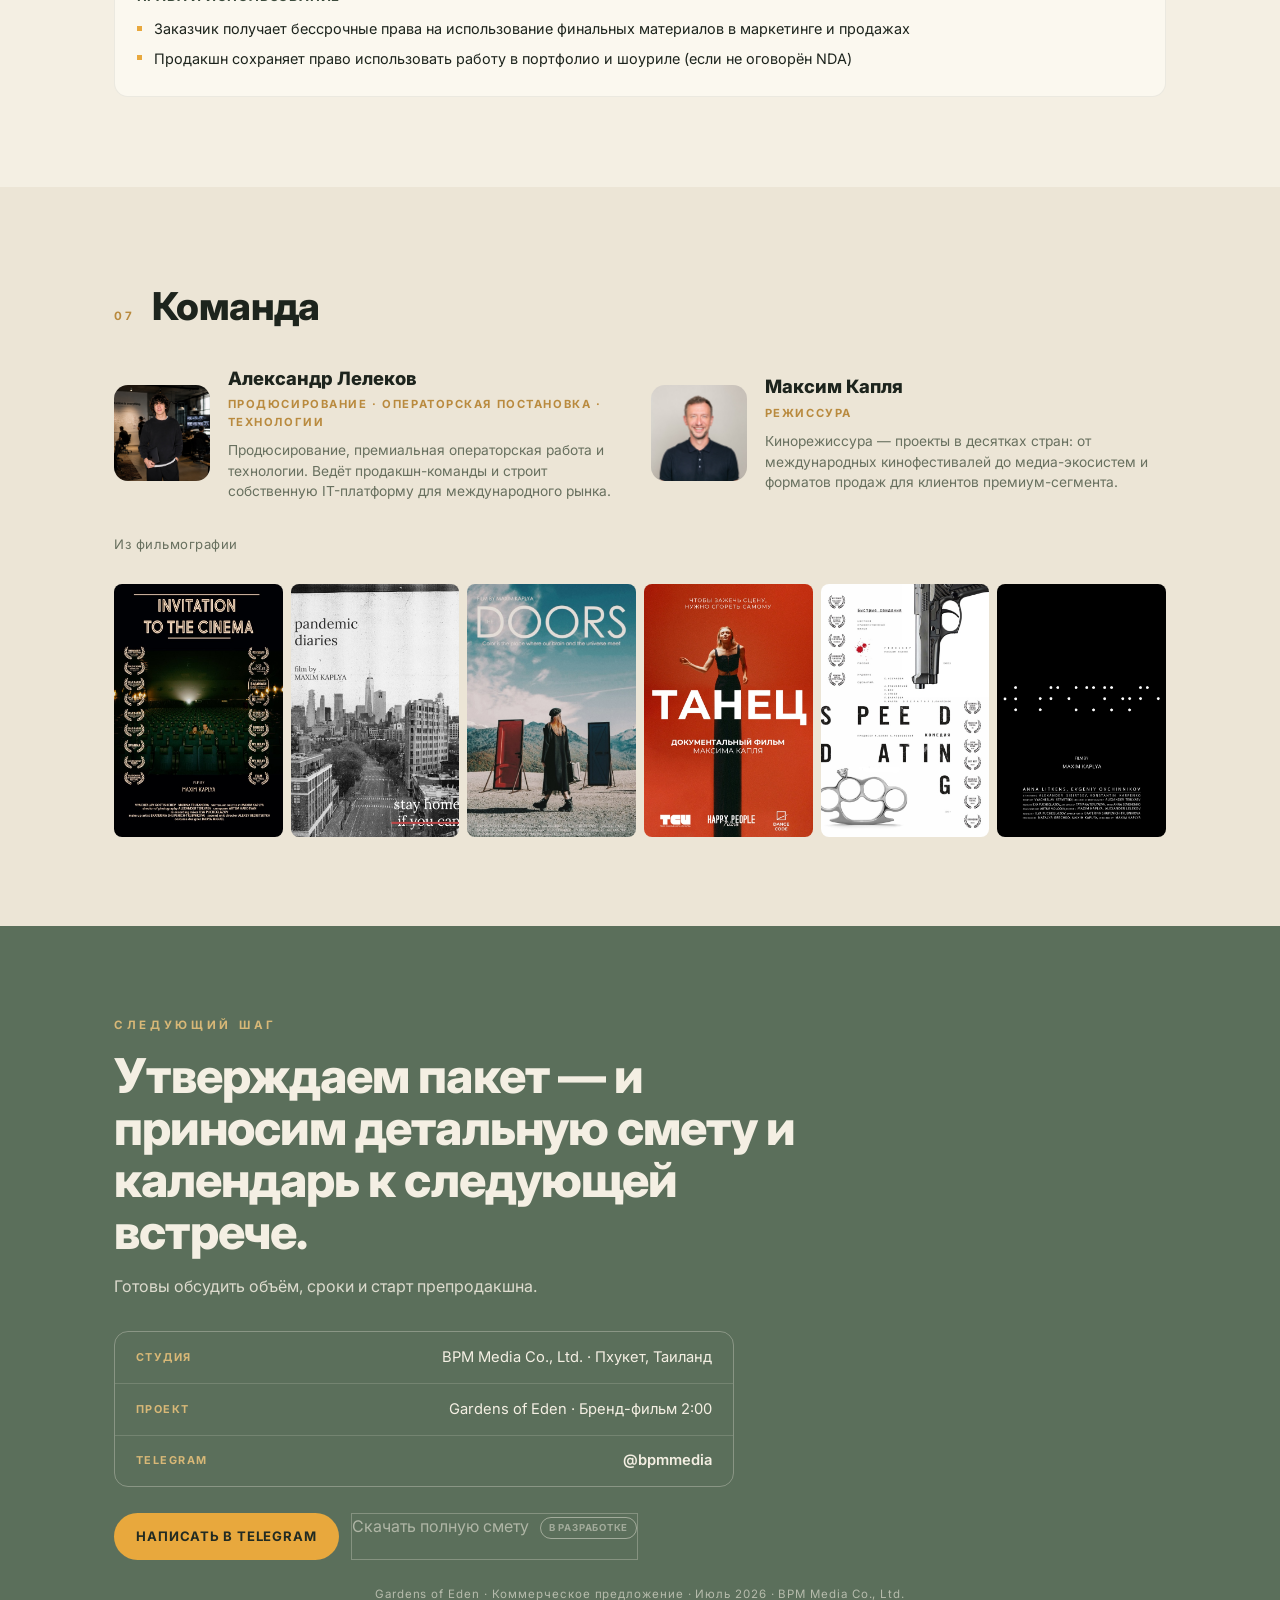
==== commit dad0a8f5: "KP Package II estimate: shoot+post 1.2–1.6M ฿, recompute total 2.9–3.3M ฿ Creative stays 1.5M ฿ (Kap" ====
--- a/kp.html
+++ b/kp.html
@@ -494,7 +494,7 @@
           </tr>
           <tr>
             <td><span data-i18n="row.prod">Съёмочный процесс и постпродакшн</span><span class="d" data-i18n="row.prod2.d">Съёмочная группа и постпродакшн по всем деливераблам</span></td>
-            <td class="p num price" data-thb="1 000 000 – 2 500 000 ฿" data-usd="$29,000 – 71,000">1 000 000 – 2 500 000 ฿</td>
+            <td class="p num price" data-thb="1 200 000 – 1 600 000 ฿" data-usd="$34,000 – 45,000">1 200 000 – 1 600 000 ฿</td>
           </tr>
           <tr>
             <td><span data-i18n="row.gear">Аренда техники</span><span class="d" data-i18n="row.gear.d">Примерный состав: полнокадровые кинокамеры и набор кинооптики (праймы); свет и грип — приборы, флаги, стойки; движение камеры — слайдер/долли, стабилизатор; дрон для аэросъёмки; звук на площадке — рекордер, радиосистемы; плейбек-мониторинг</span></td>
@@ -502,7 +502,7 @@
           </tr>
           <tr class="tot">
             <td data-i18n="row.total">Итого по пакету</td>
-            <td class="p num price" data-thb="2,7 – 4,2 млн ฿" data-thb-en="2.7 – 4.2M ฿" data-usd="$77,000 – 120,000">2,7 – 4,2 млн ฿</td>
+            <td class="p num price" data-thb="2,9 – 3,3 млн ฿" data-thb-en="2.9 – 3.3M ฿" data-usd="$83,000 – 94,000">2,9 – 3,3 млн ฿</td>
           </tr>
         </table>
         <div class="pkg__meta">
@@ -541,7 +541,7 @@
           <tr class="sum">
             <td class="lab" style="color:var(--fg)" data-i18n="cmp.budget"><b>Ориентировочный бюджет</b></td>
             <td class="c"><span class="price num" data-thb="1,8 – 2,2 млн ฿" data-thb-en="1.8 – 2.2M ฿" data-usd="$52–63k">1,8 – 2,2 млн ฿</span></td>
-            <td class="c"><span class="price num" data-thb="2,7 – 4,2 млн ฿" data-thb-en="2.7 – 4.2M ฿" data-usd="$77–120k">2,7 – 4,2 млн ฿</span></td>
+            <td class="c"><span class="price num" data-thb="2,9 – 3,3 млн ฿" data-thb-en="2.9 – 3.3M ฿" data-usd="$83–94k">2,9 – 3,3 млн ฿</span></td>
           </tr>
         </tbody>
       </table>
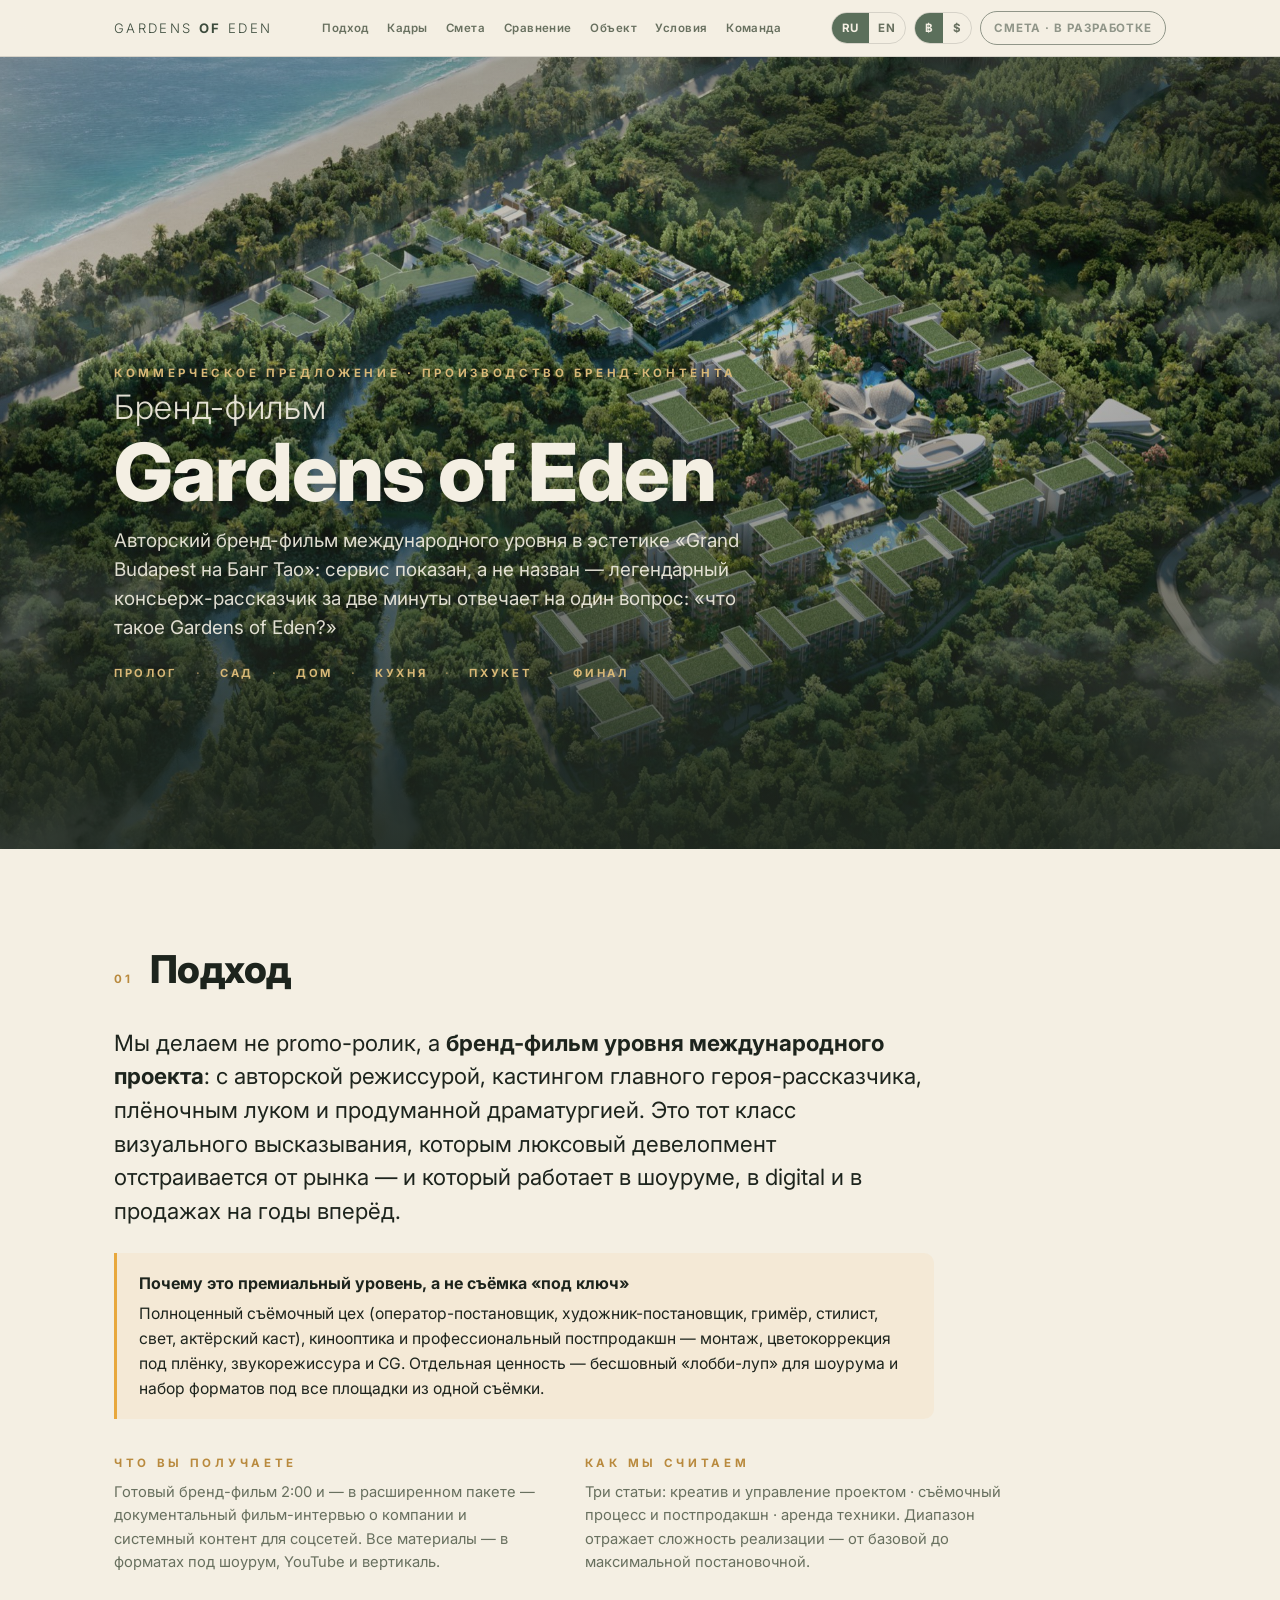
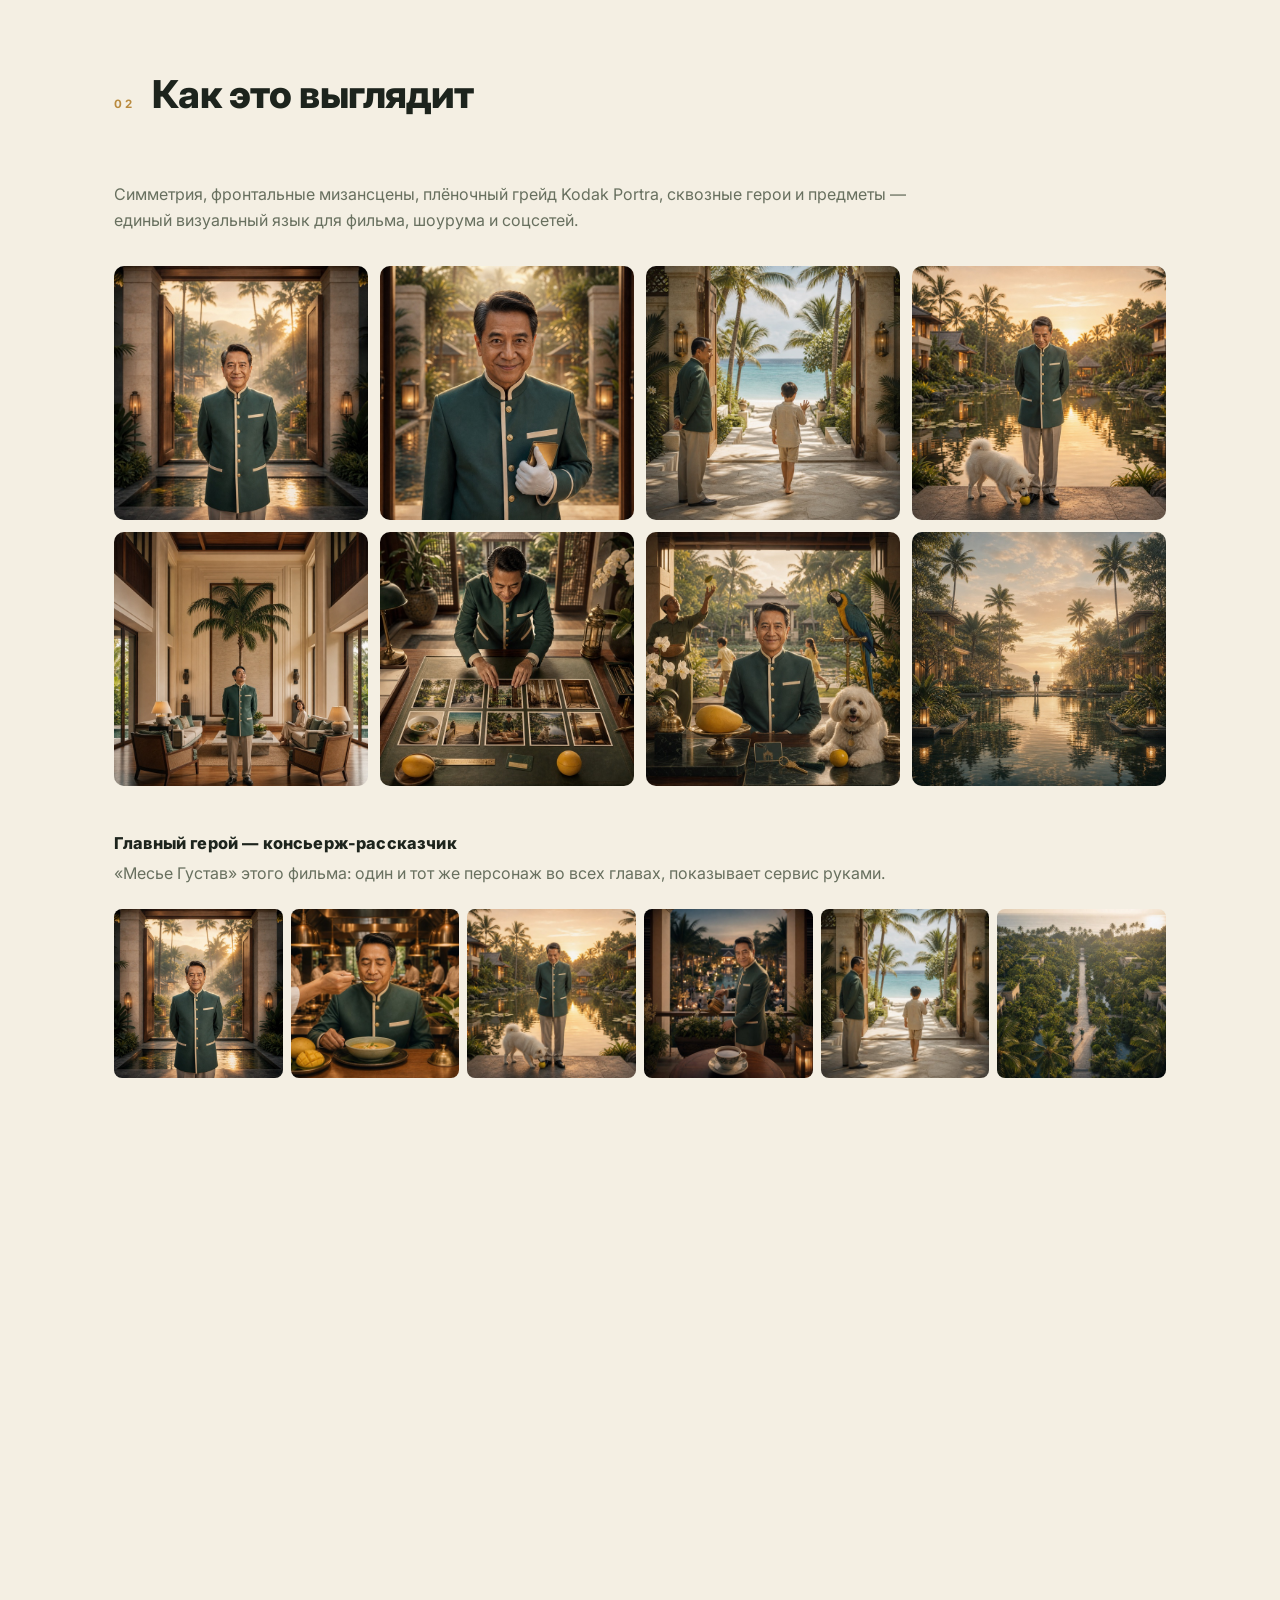
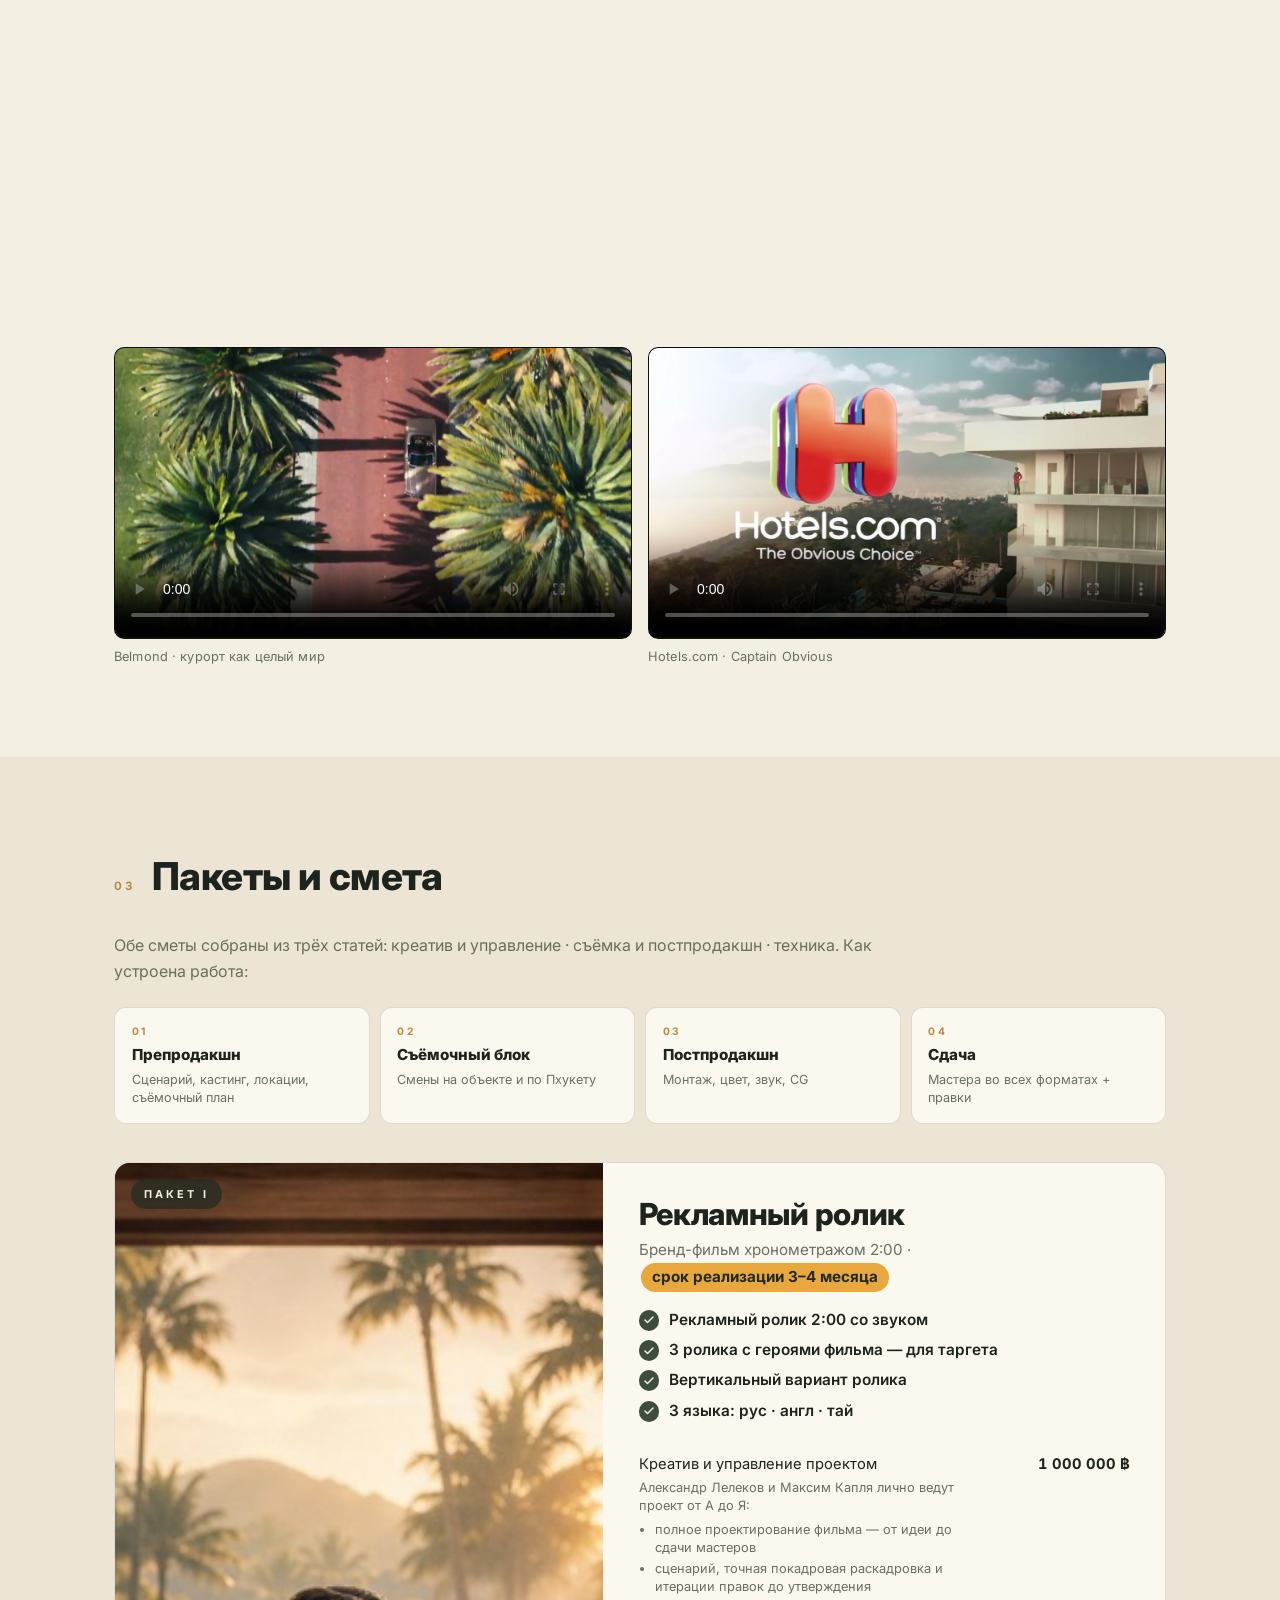
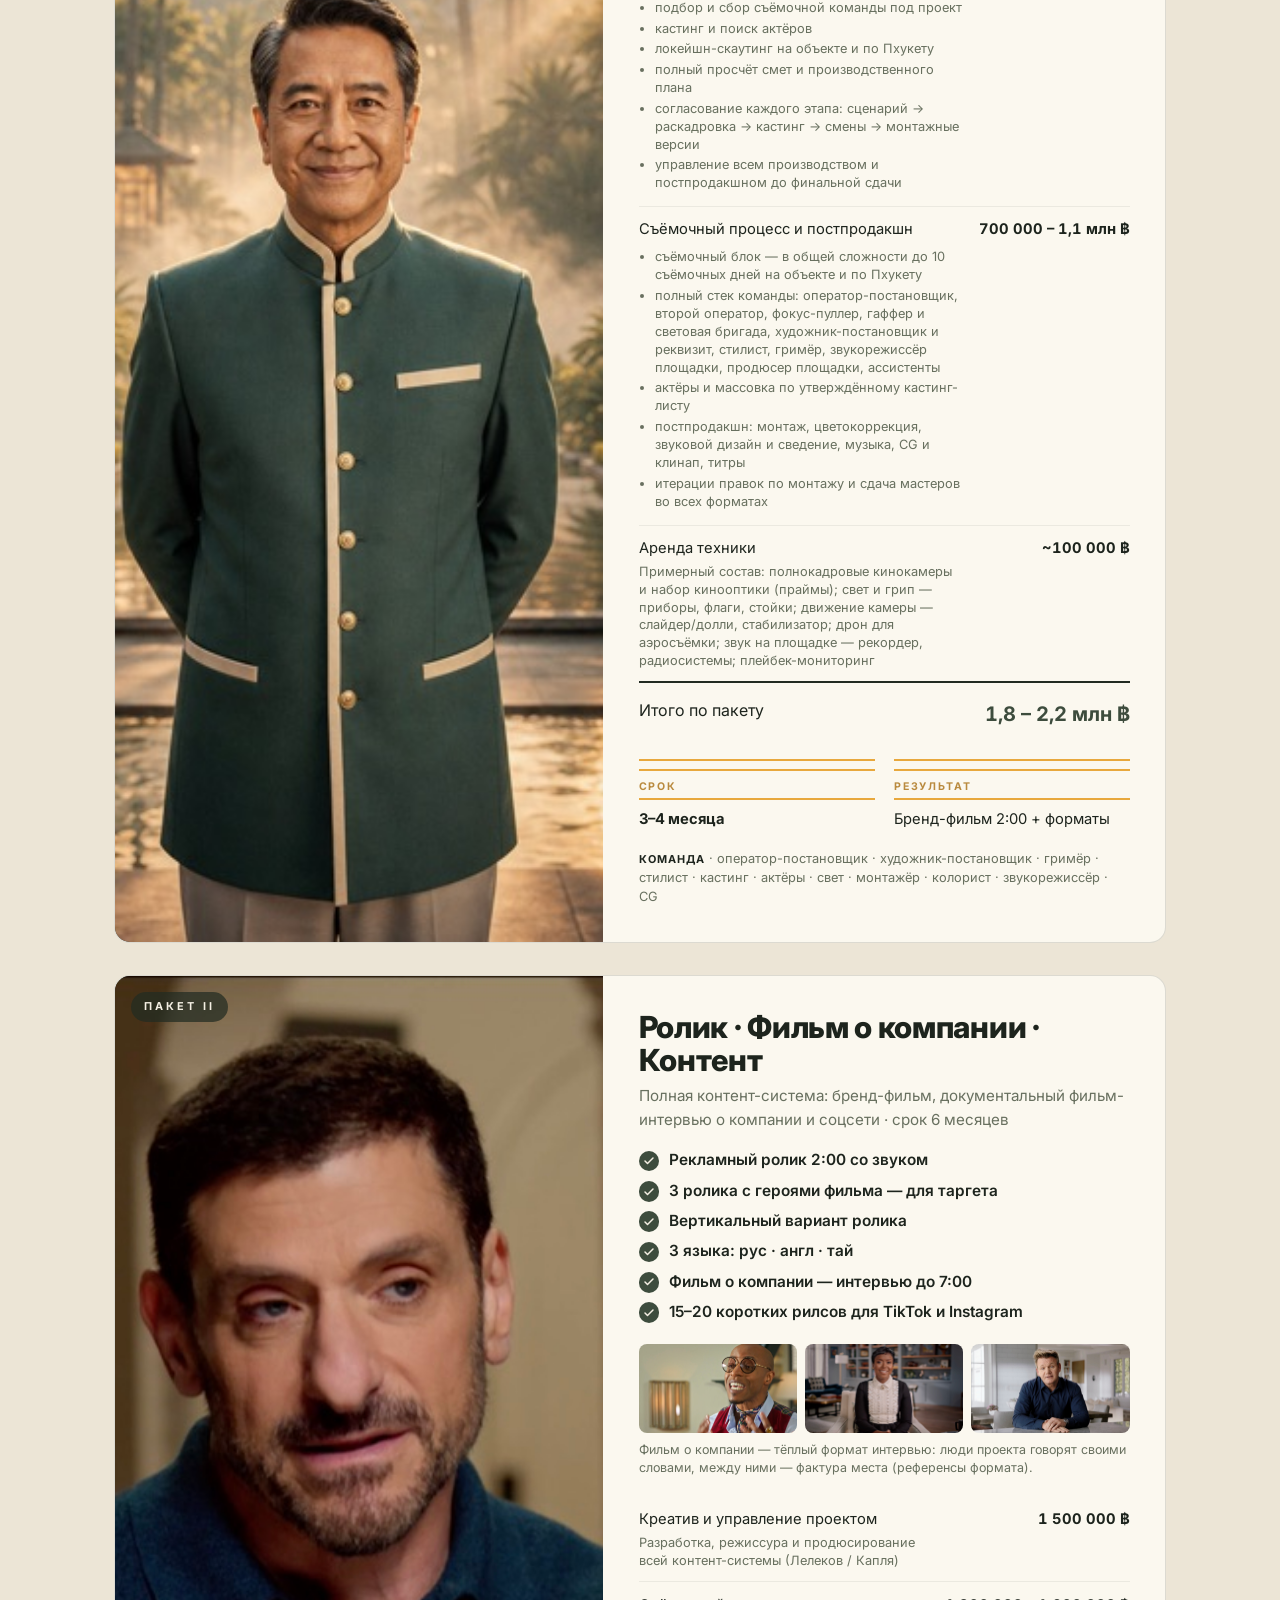
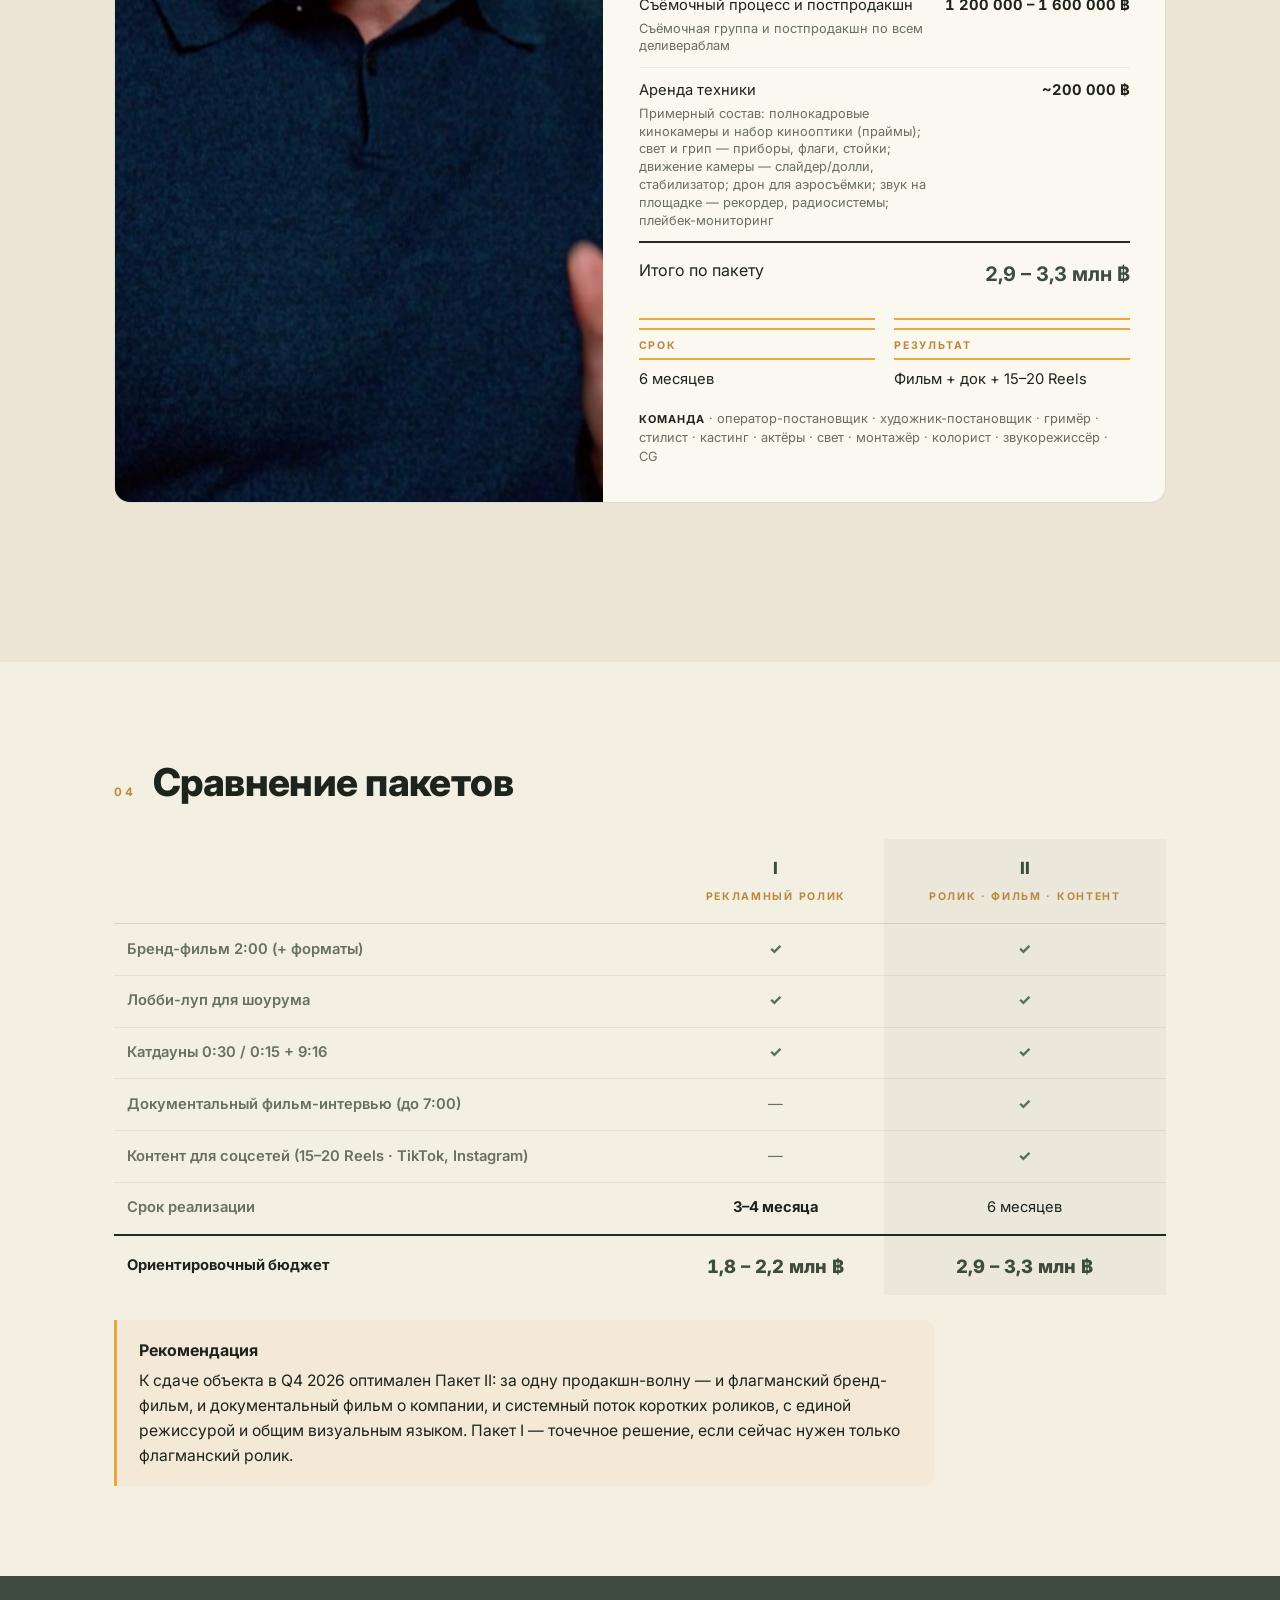
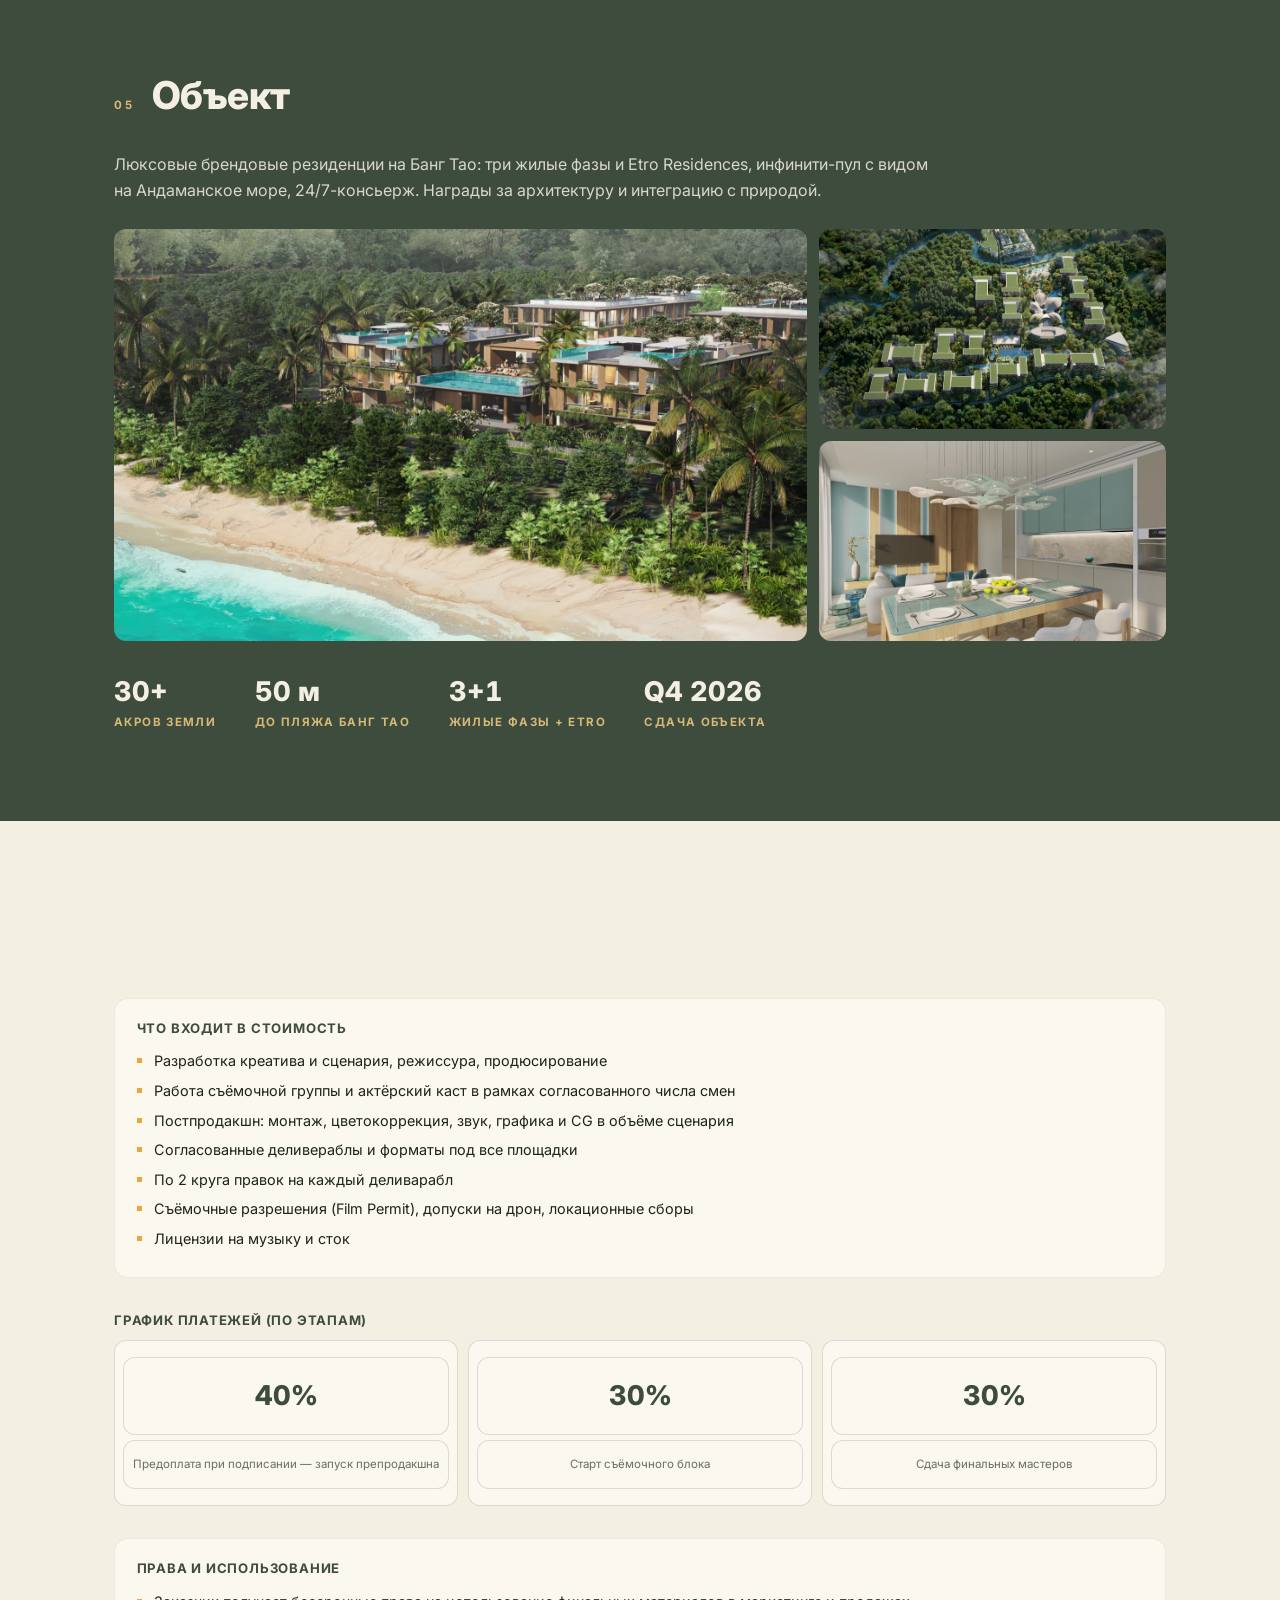
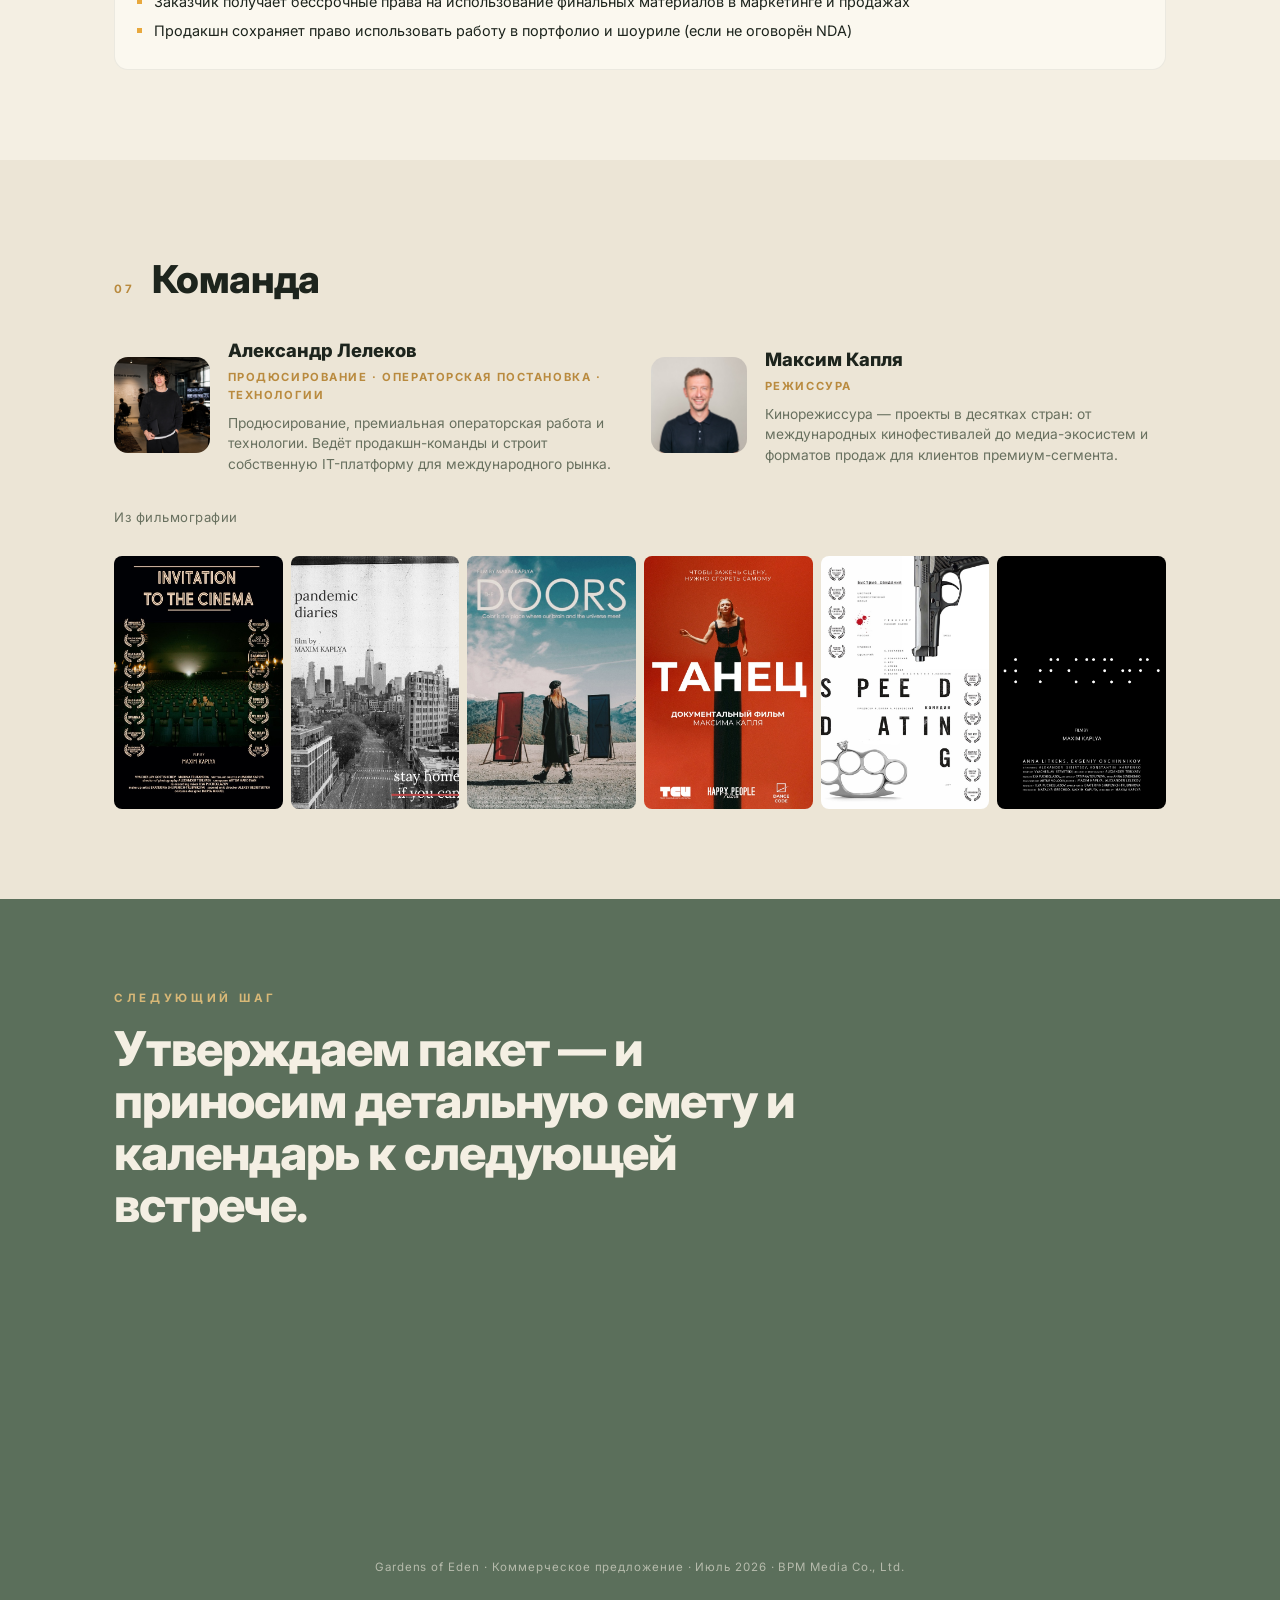
==== commit b56b075a: "KP terms: fold permits/licenses into "Included", drop "Billed separately" Move film permits/drone/lo" ====
--- a/kp.html
+++ b/kp.html
@@ -576,7 +576,7 @@
 <section id="terms">
   <div class="wrap">
     <div class="sec-tag rv"><span class="n">06</span><h2 data-i18n="tr.h">Условия сотрудничества</h2></div>
-    <div class="terms rv">
+    <div class="terms rv" style="grid-template-columns:1fr">
       <div class="term">
         <h3 data-i18n="tr.in.h">Что входит в стоимость</h3>
         <ul>
@@ -585,16 +585,8 @@
           <li data-i18n="tr.in.3">Постпродакшн: монтаж, цветокоррекция, звук, графика и CG в объёме сценария</li>
           <li data-i18n="tr.in.4">Согласованные деливераблы и форматы под все площадки</li>
           <li data-i18n="tr.in.5">По 2 круга правок на каждый деливарабл</li>
-        </ul>
-      </div>
-      <div class="term">
-        <h3 data-i18n="tr.ex.h">Оплачивается отдельно</h3>
-        <ul>
-          <li class="no" data-i18n="tr.ex.1">Съёмочные разрешения (Film Permit), допуски на дрон, локационные сборы</li>
-          <li class="no" data-i18n="tr.ex.2">Выкуп прав актёров и моделей сверх согласованного использования</li>
-          <li class="no" data-i18n="tr.ex.3">Лицензии на музыку и сток</li>
-          <li class="no" data-i18n="tr.ex.4">Дополнительные съёмочные смены сверх согласованного объёма</li>
-          <li class="no" data-i18n="tr.ex.5">Масштабный VFX / CG сверх сценария; проезд группы вне Пхукета</li>
+          <li data-i18n="tr.in.6">Съёмочные разрешения (Film Permit), допуски на дрон, локационные сборы</li>
+          <li data-i18n="tr.in.7">Лицензии на музыку и сток</li>
         </ul>
       </div>
     </div>
@@ -740,12 +732,8 @@
       "tr.in.3":"Post: edit, color, sound, graphics and CG within the script scope",
       "tr.in.4":"Agreed deliverables and formats for all platforms",
       "tr.in.5":"2 rounds of revisions per deliverable",
-      "tr.ex.h":"Billed separately",
-      "tr.ex.1":"Film permits, drone clearances, location fees",
-      "tr.ex.2":"Talent buyout beyond the agreed usage",
-      "tr.ex.3":"Music and stock licenses",
-      "tr.ex.4":"Additional shoot days beyond the agreed scope",
-      "tr.ex.5":"Large-scale VFX / CG beyond the script; crew travel outside Phuket",
+      "tr.in.6":"Film permits, drone clearances, location fees",
+      "tr.in.7":"Music and stock licenses",
       "tr.pay.h":"Payment schedule (by stage)",
       "tr.pay.1":"Deposit on signing — pre-production start","tr.pay.2":"Start of the shoot block","tr.pay.3":"Delivery of final masters",
       "tr.rt.h":"Rights & usage",
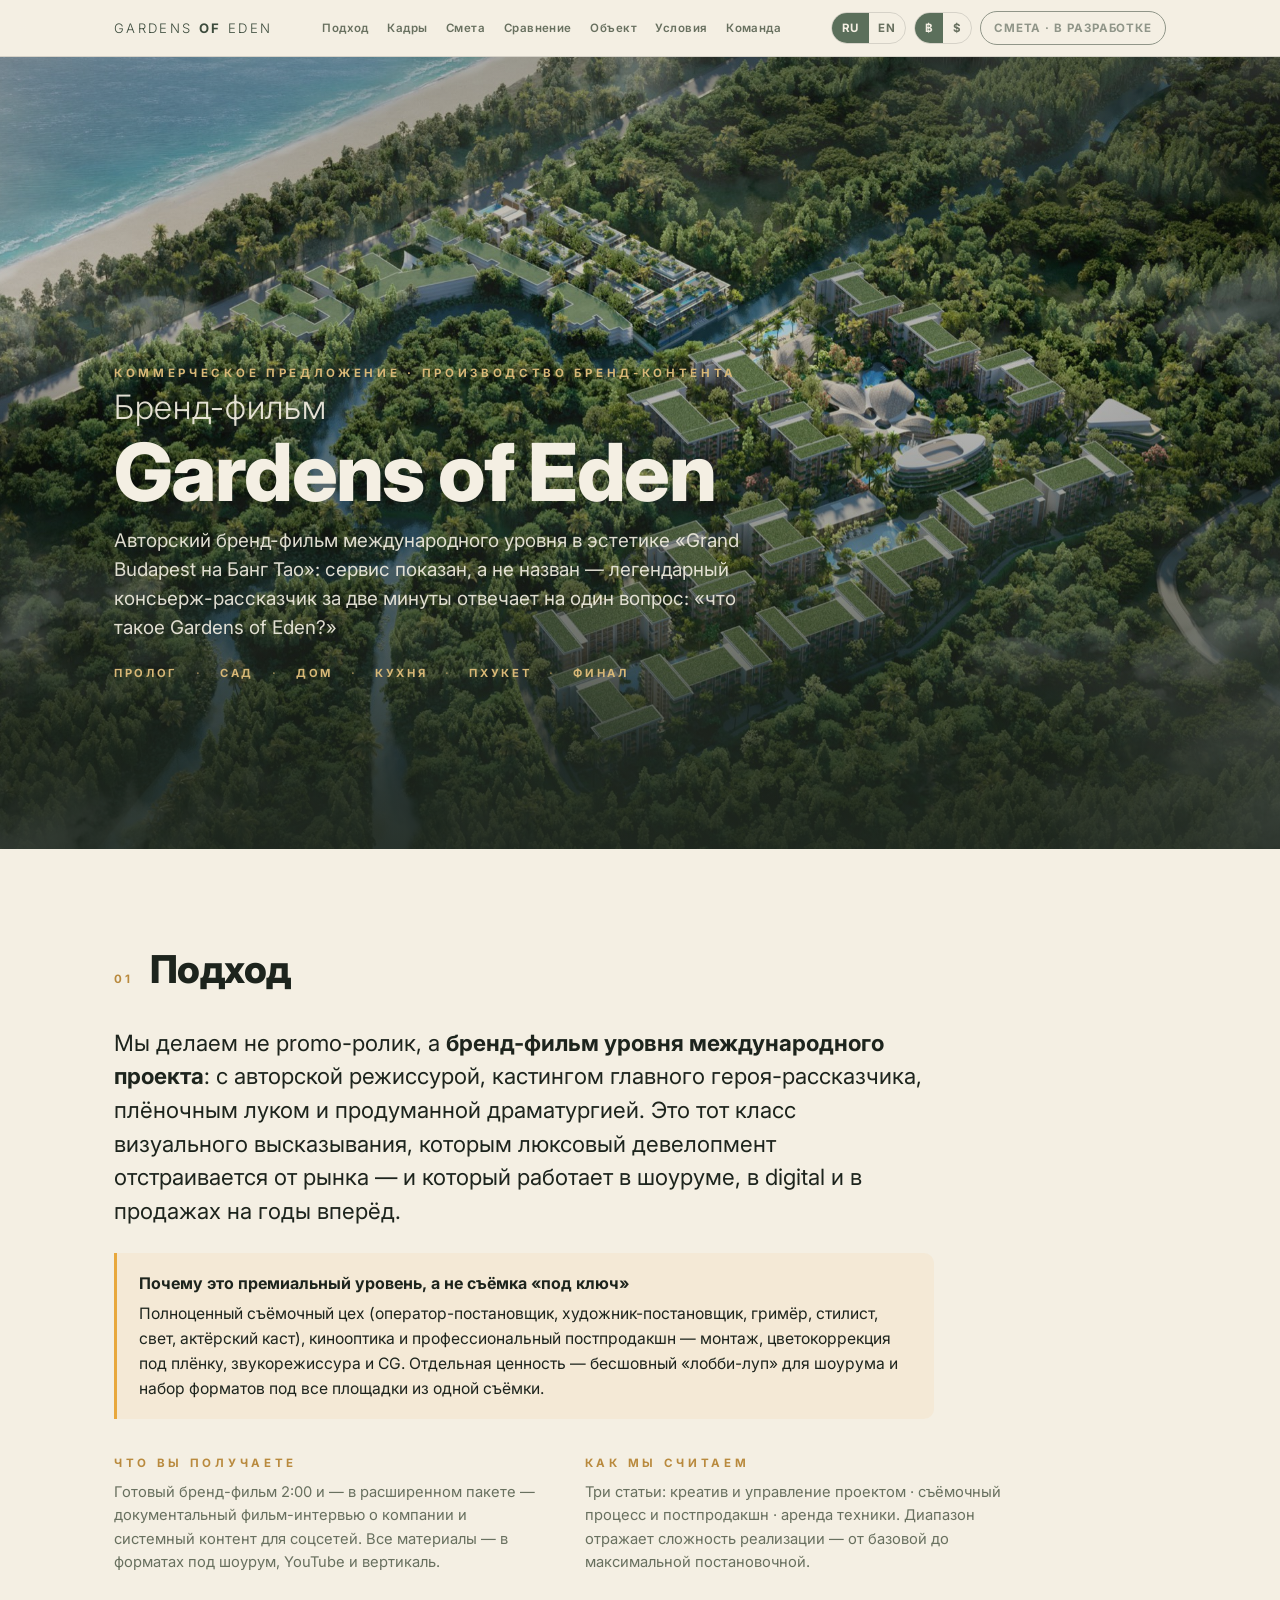
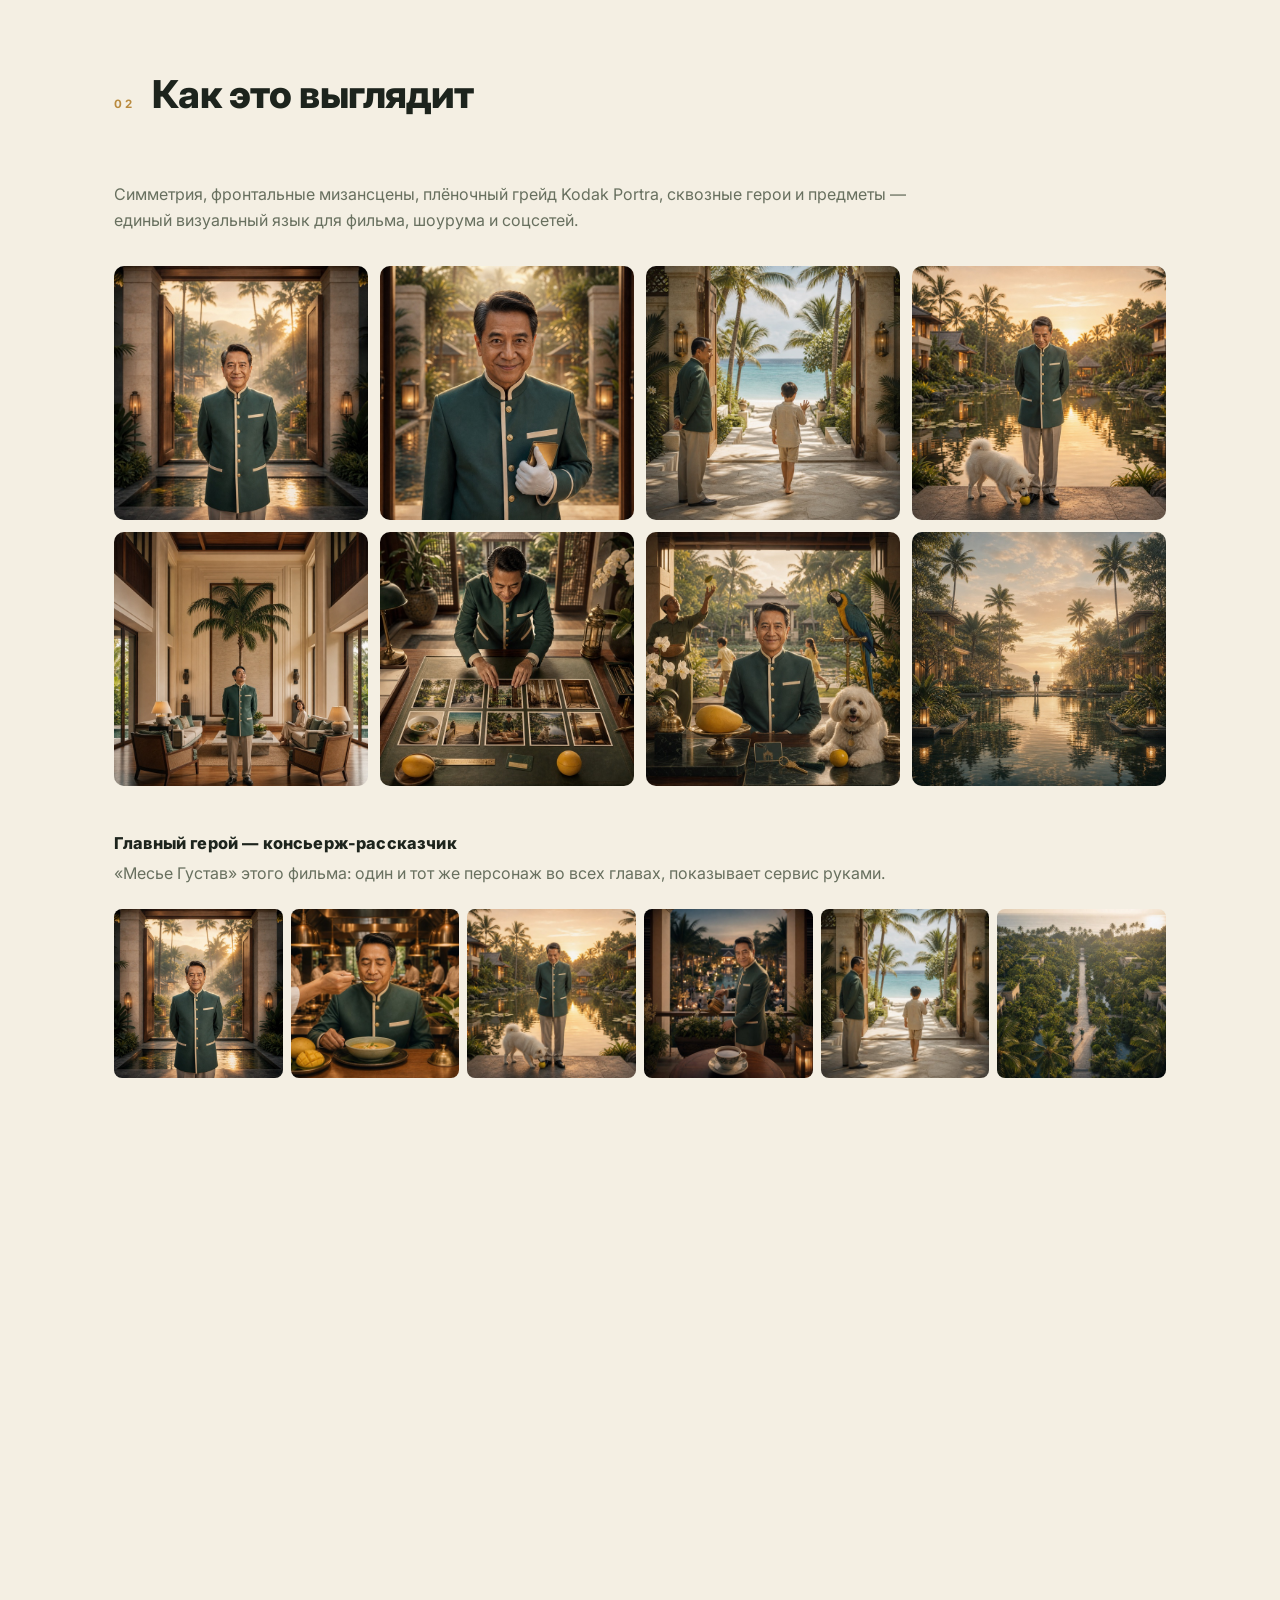
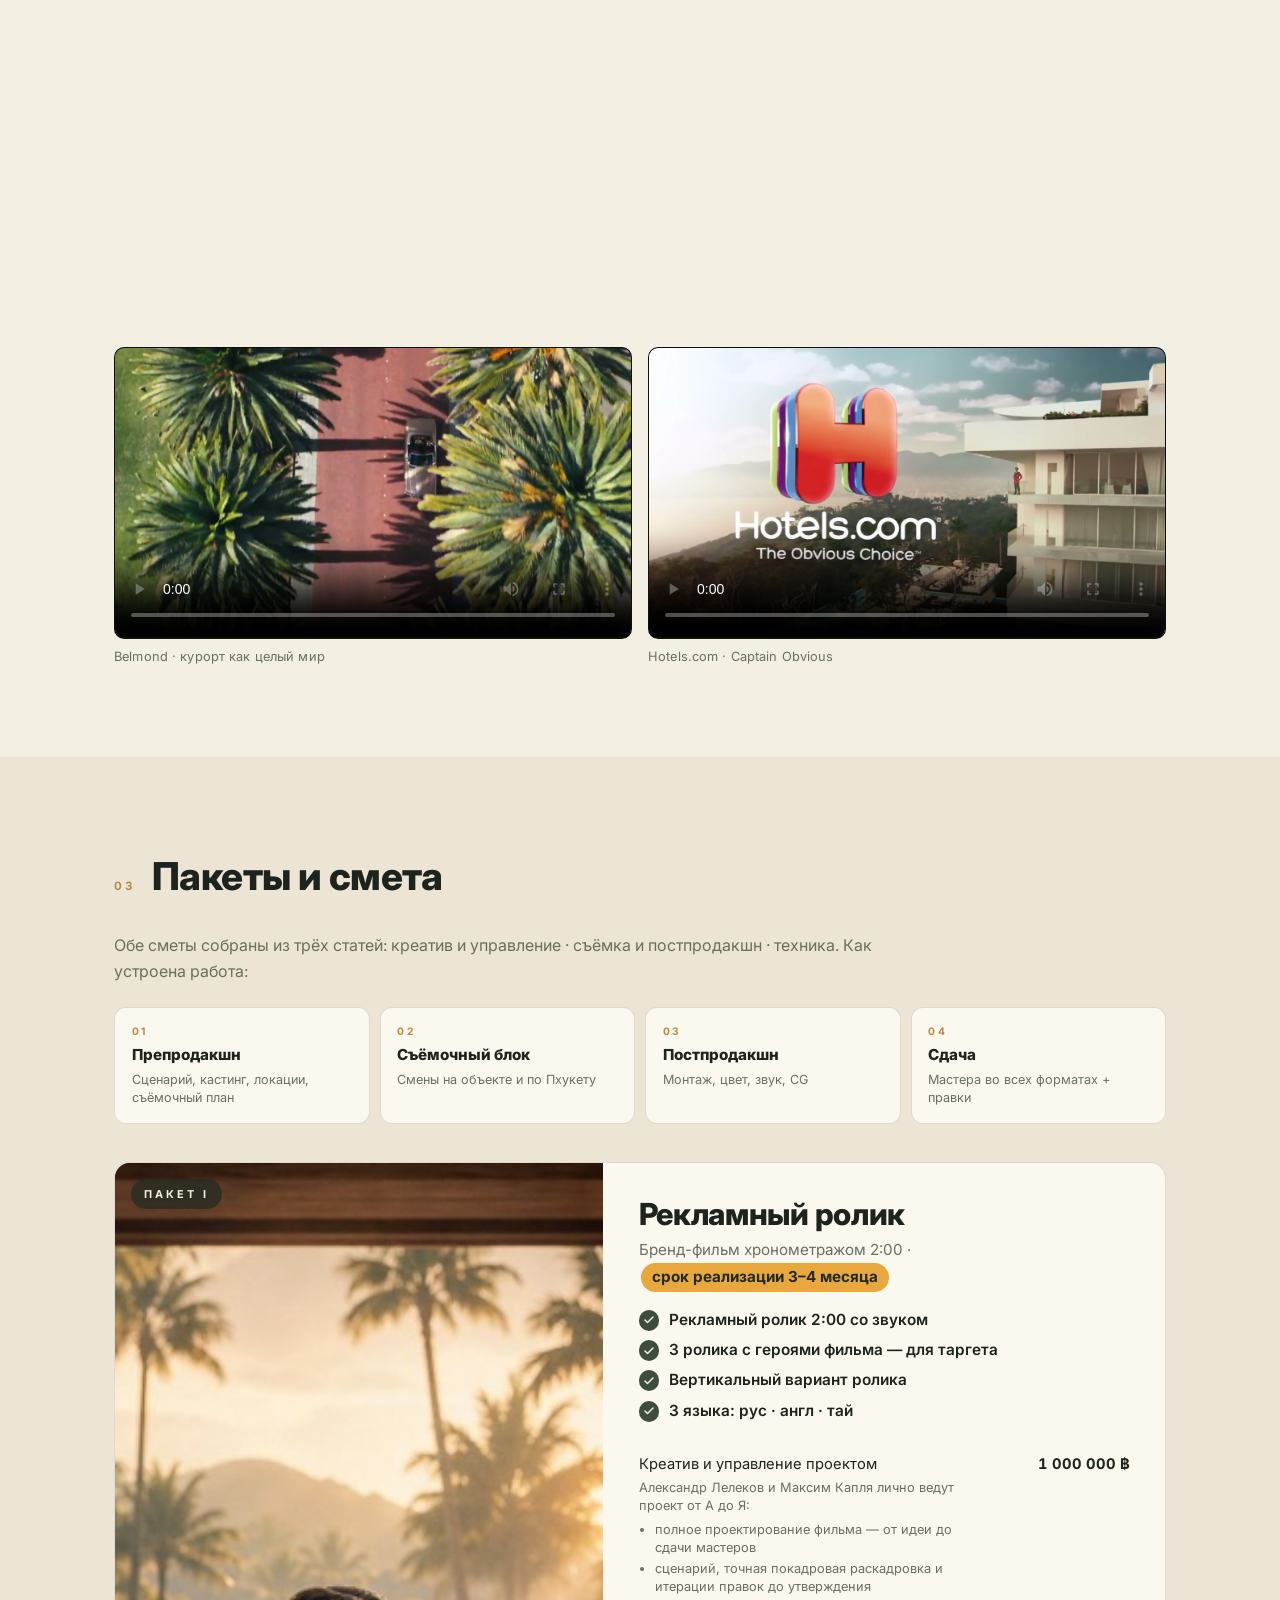
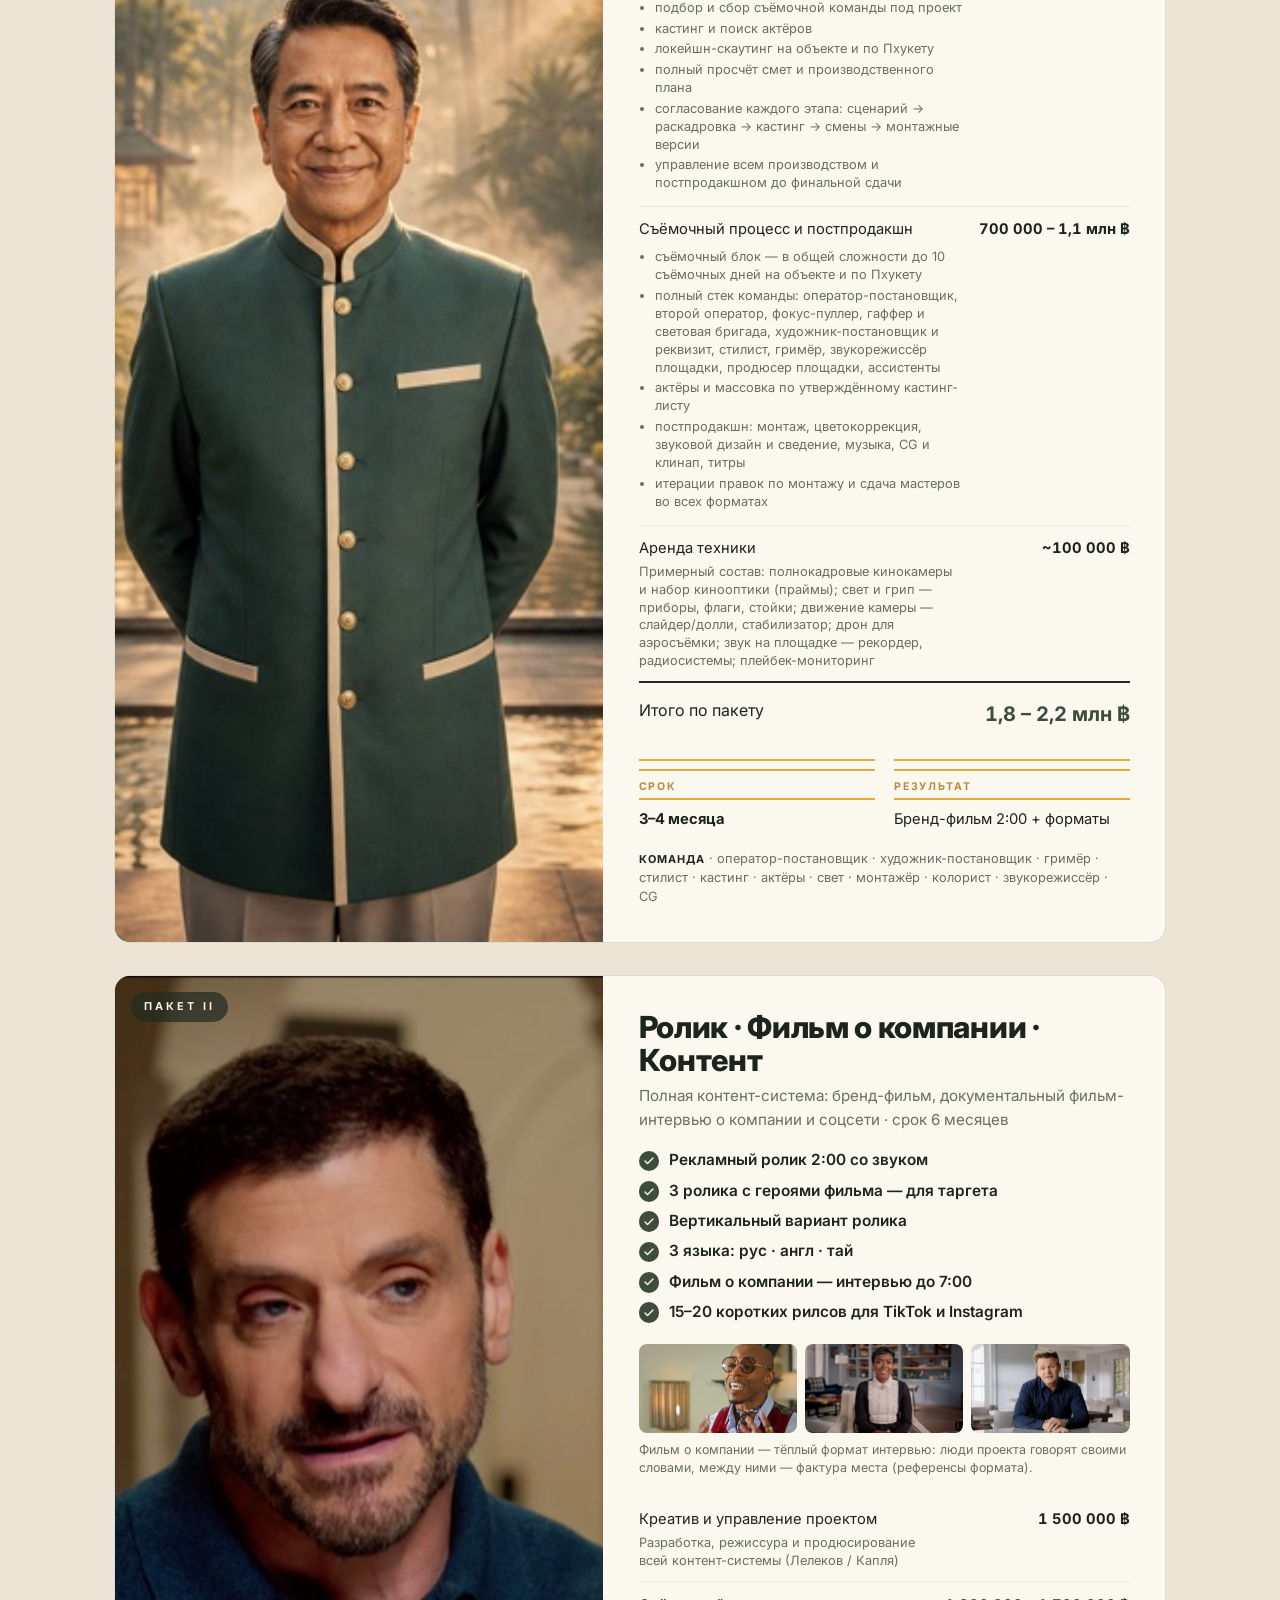
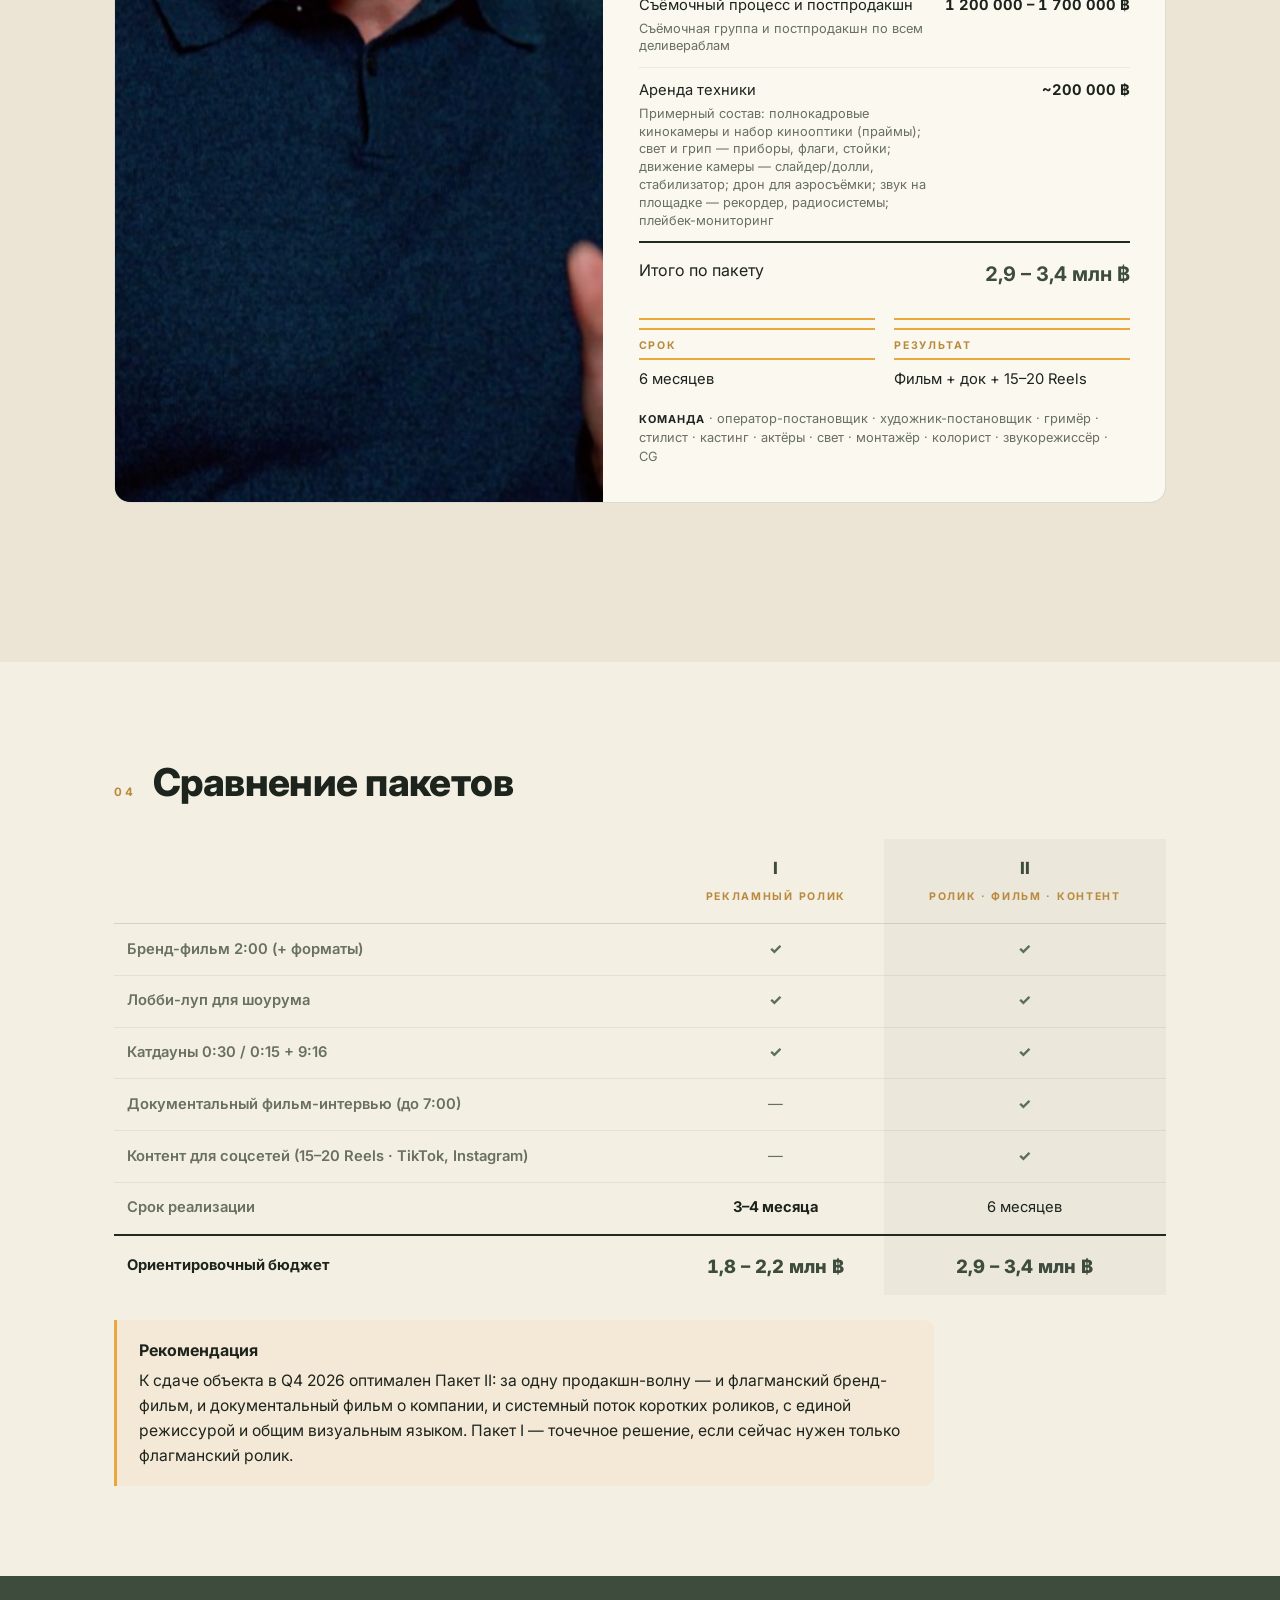
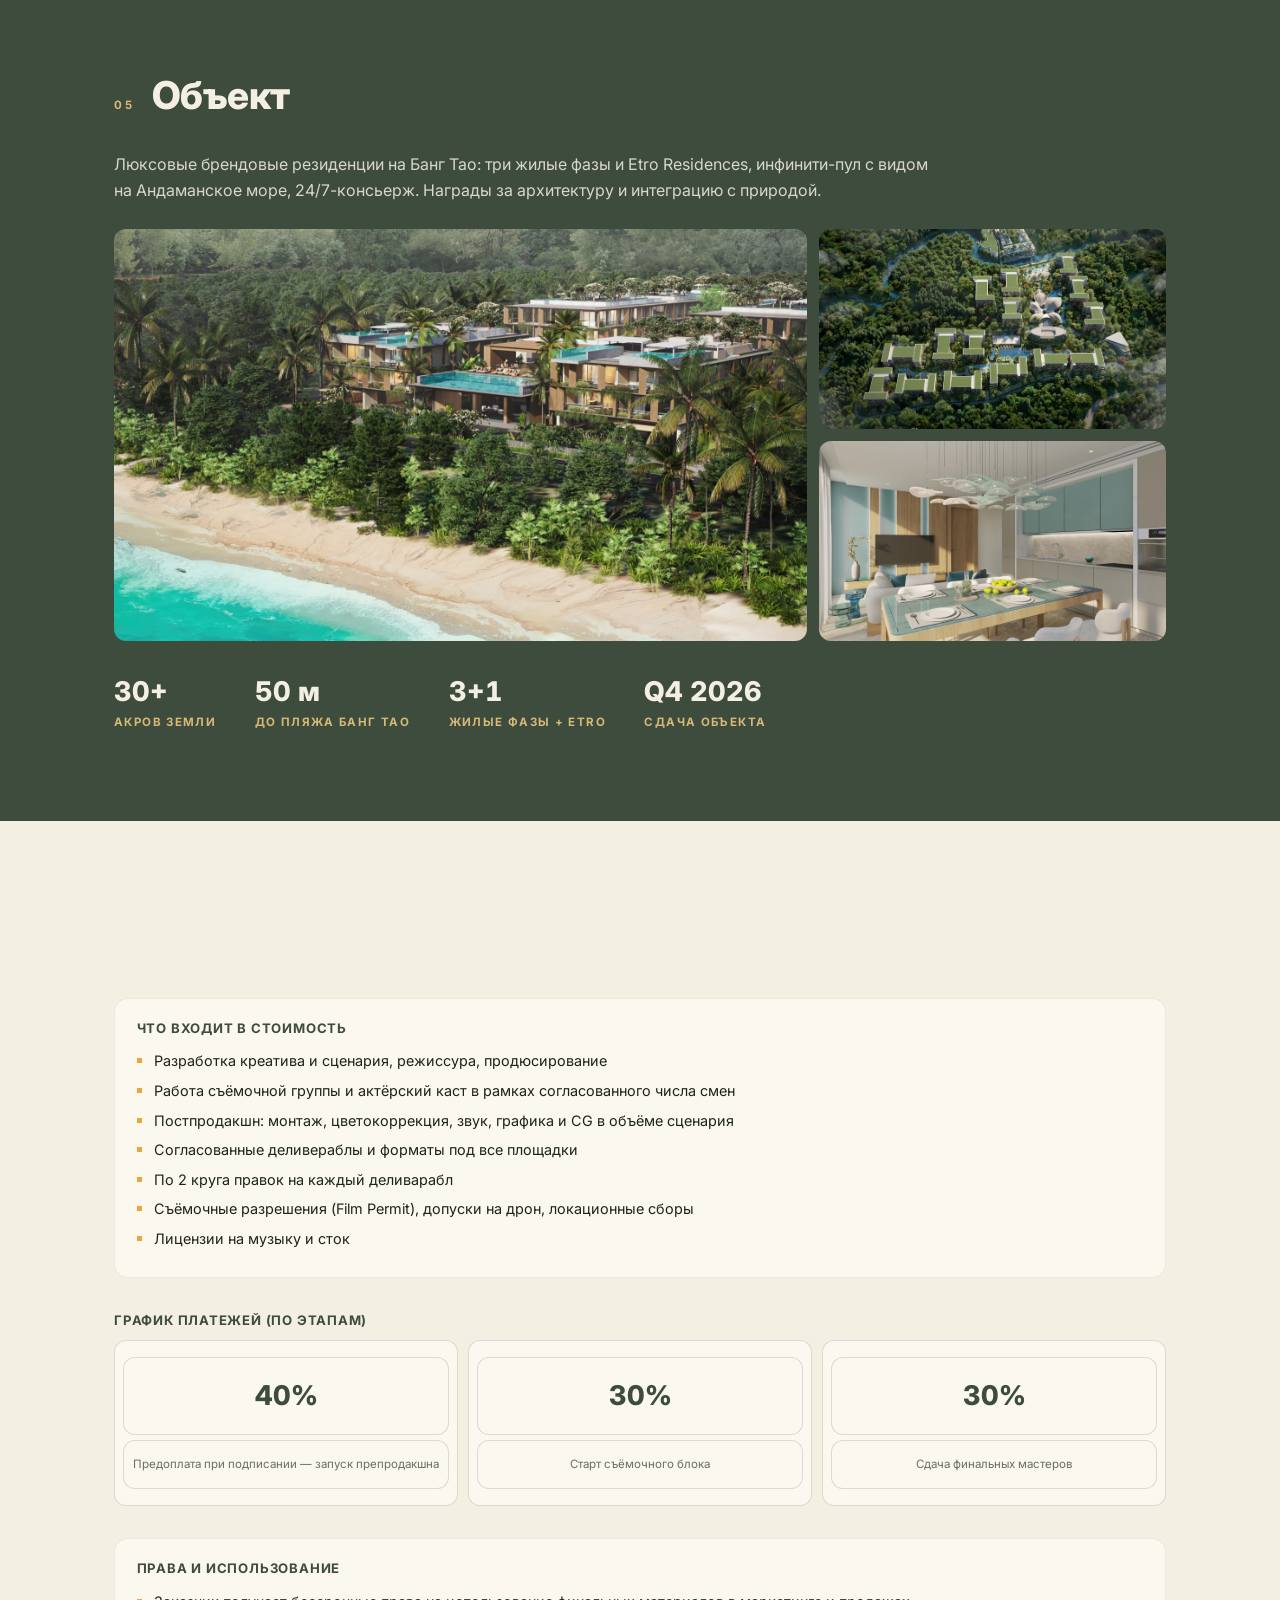
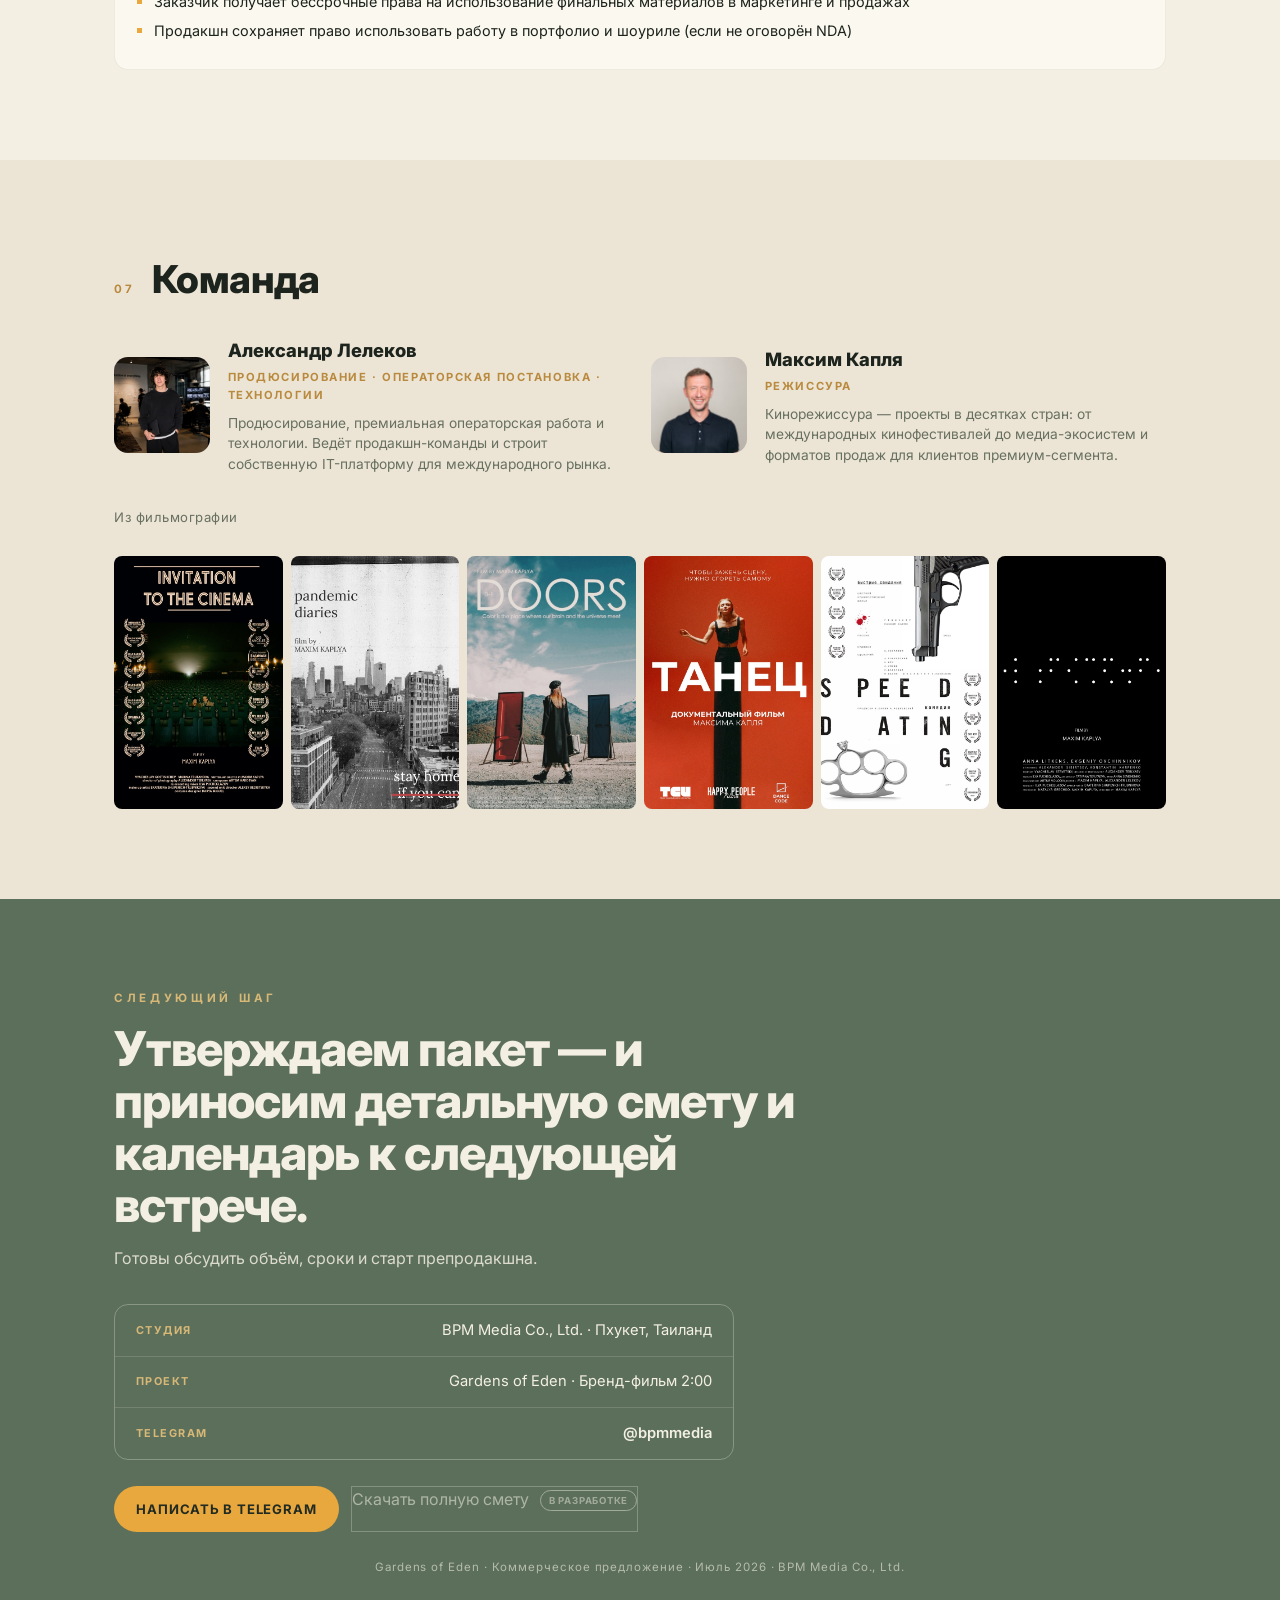
==== commit 2047ab9c: "KP Package II: shoot+post upper 1.6M -> 1.7M ฿, total 2.9-3.4M ฿ Co-Authored-By: Claude Opus 4.8 <no" ====
--- a/kp.html
+++ b/kp.html
@@ -494,7 +494,7 @@
           </tr>
           <tr>
             <td><span data-i18n="row.prod">Съёмочный процесс и постпродакшн</span><span class="d" data-i18n="row.prod2.d">Съёмочная группа и постпродакшн по всем деливераблам</span></td>
-            <td class="p num price" data-thb="1 200 000 – 1 600 000 ฿" data-usd="$34,000 – 45,000">1 200 000 – 1 600 000 ฿</td>
+            <td class="p num price" data-thb="1 200 000 – 1 700 000 ฿" data-usd="$34,000 – 48,000">1 200 000 – 1 700 000 ฿</td>
           </tr>
           <tr>
             <td><span data-i18n="row.gear">Аренда техники</span><span class="d" data-i18n="row.gear.d">Примерный состав: полнокадровые кинокамеры и набор кинооптики (праймы); свет и грип — приборы, флаги, стойки; движение камеры — слайдер/долли, стабилизатор; дрон для аэросъёмки; звук на площадке — рекордер, радиосистемы; плейбек-мониторинг</span></td>
@@ -502,7 +502,7 @@
           </tr>
           <tr class="tot">
             <td data-i18n="row.total">Итого по пакету</td>
-            <td class="p num price" data-thb="2,9 – 3,3 млн ฿" data-thb-en="2.9 – 3.3M ฿" data-usd="$83,000 – 94,000">2,9 – 3,3 млн ฿</td>
+            <td class="p num price" data-thb="2,9 – 3,4 млн ฿" data-thb-en="2.9 – 3.4M ฿" data-usd="$83,000 – 97,000">2,9 – 3,4 млн ฿</td>
           </tr>
         </table>
         <div class="pkg__meta">
@@ -541,7 +541,7 @@
           <tr class="sum">
             <td class="lab" style="color:var(--fg)" data-i18n="cmp.budget"><b>Ориентировочный бюджет</b></td>
             <td class="c"><span class="price num" data-thb="1,8 – 2,2 млн ฿" data-thb-en="1.8 – 2.2M ฿" data-usd="$52–63k">1,8 – 2,2 млн ฿</span></td>
-            <td class="c"><span class="price num" data-thb="2,9 – 3,3 млн ฿" data-thb-en="2.9 – 3.3M ฿" data-usd="$83–94k">2,9 – 3,3 млн ฿</span></td>
+            <td class="c"><span class="price num" data-thb="2,9 – 3,4 млн ฿" data-thb-en="2.9 – 3.4M ฿" data-usd="$83–97k">2,9 – 3,4 млн ฿</span></td>
           </tr>
         </tbody>
       </table>
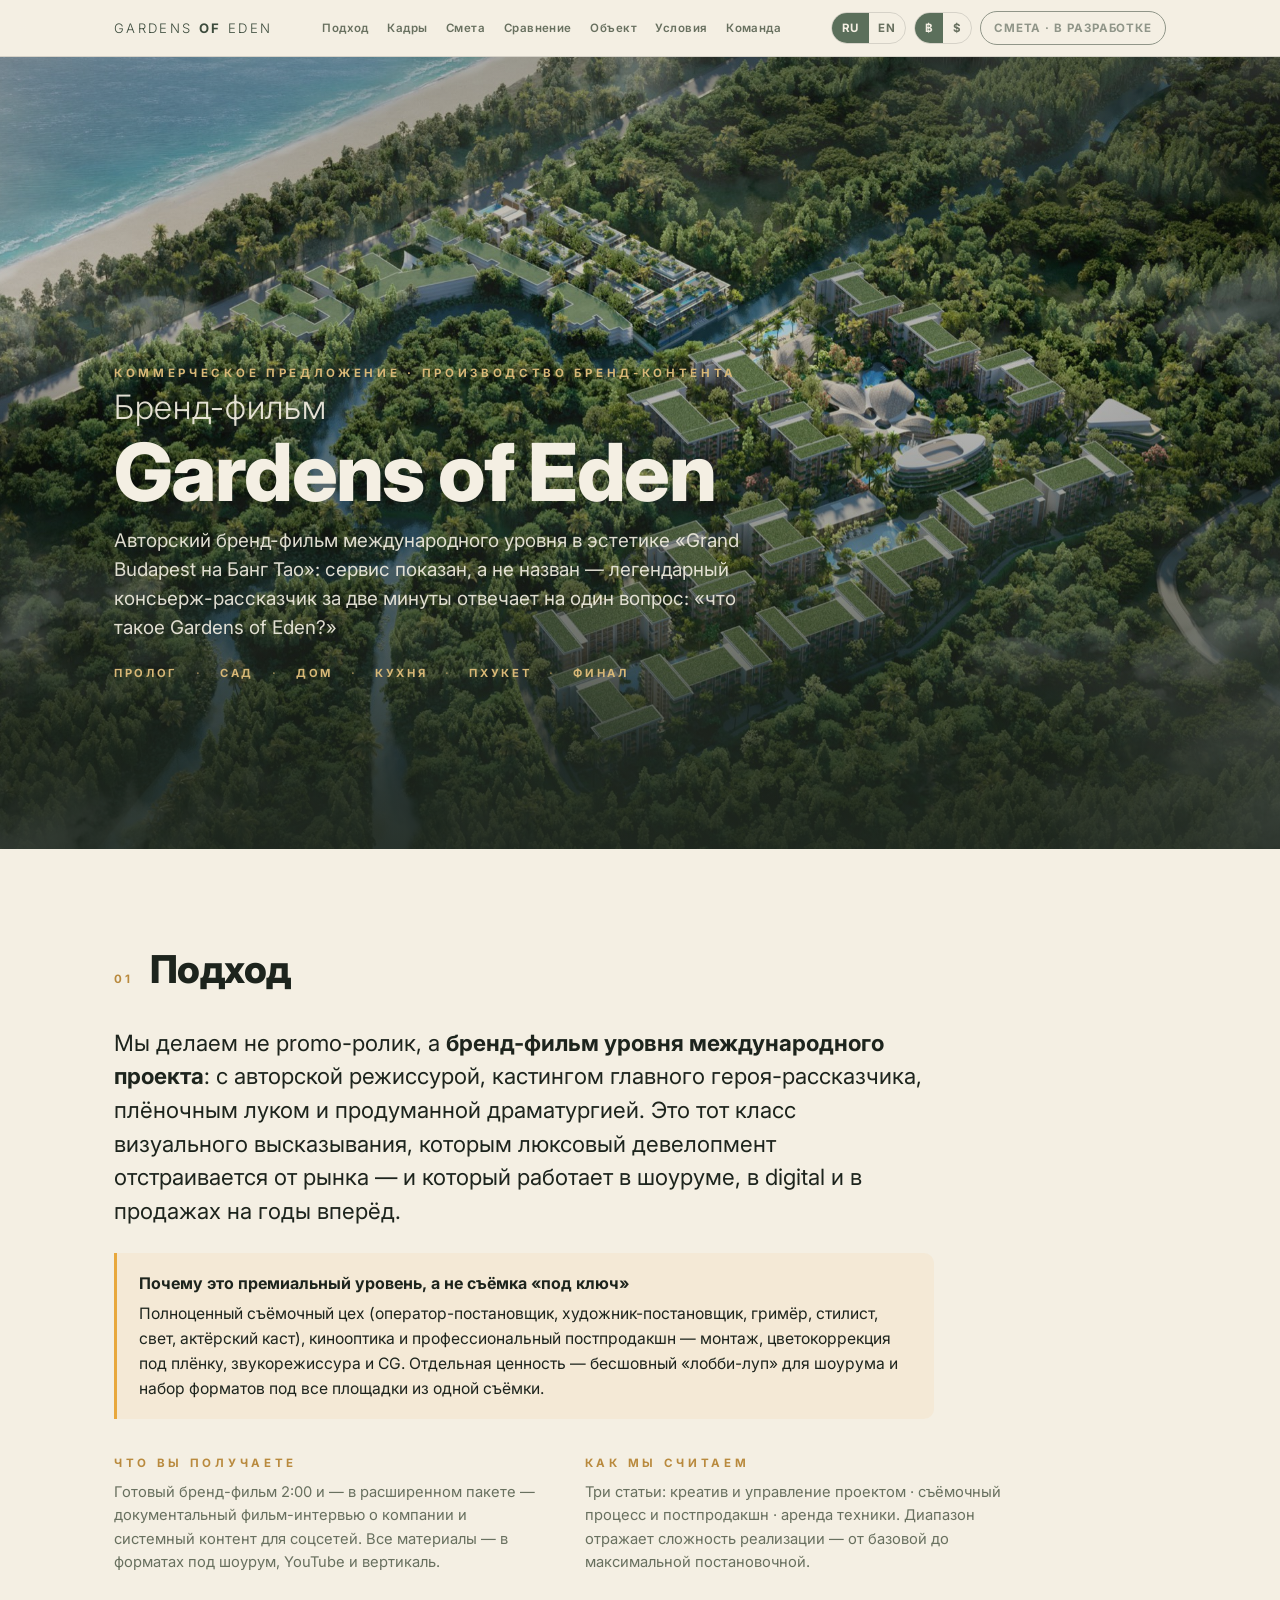
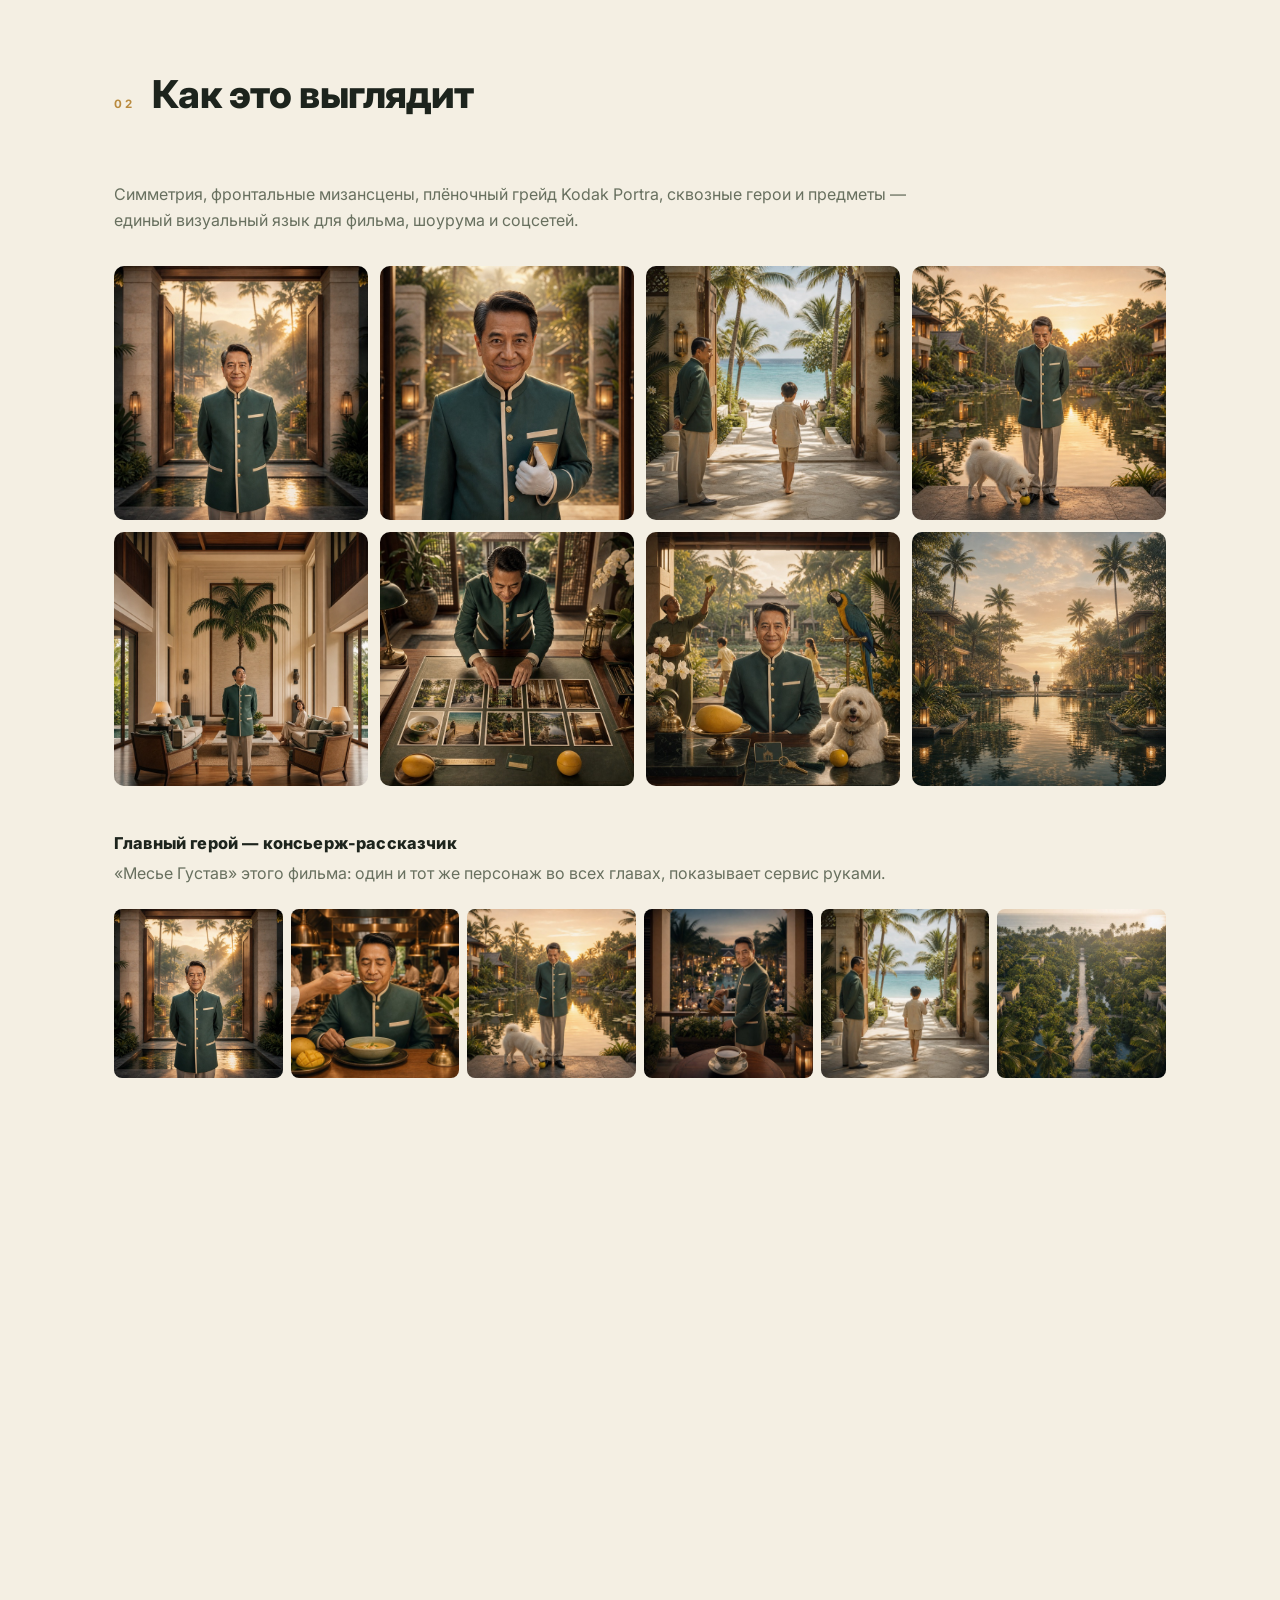
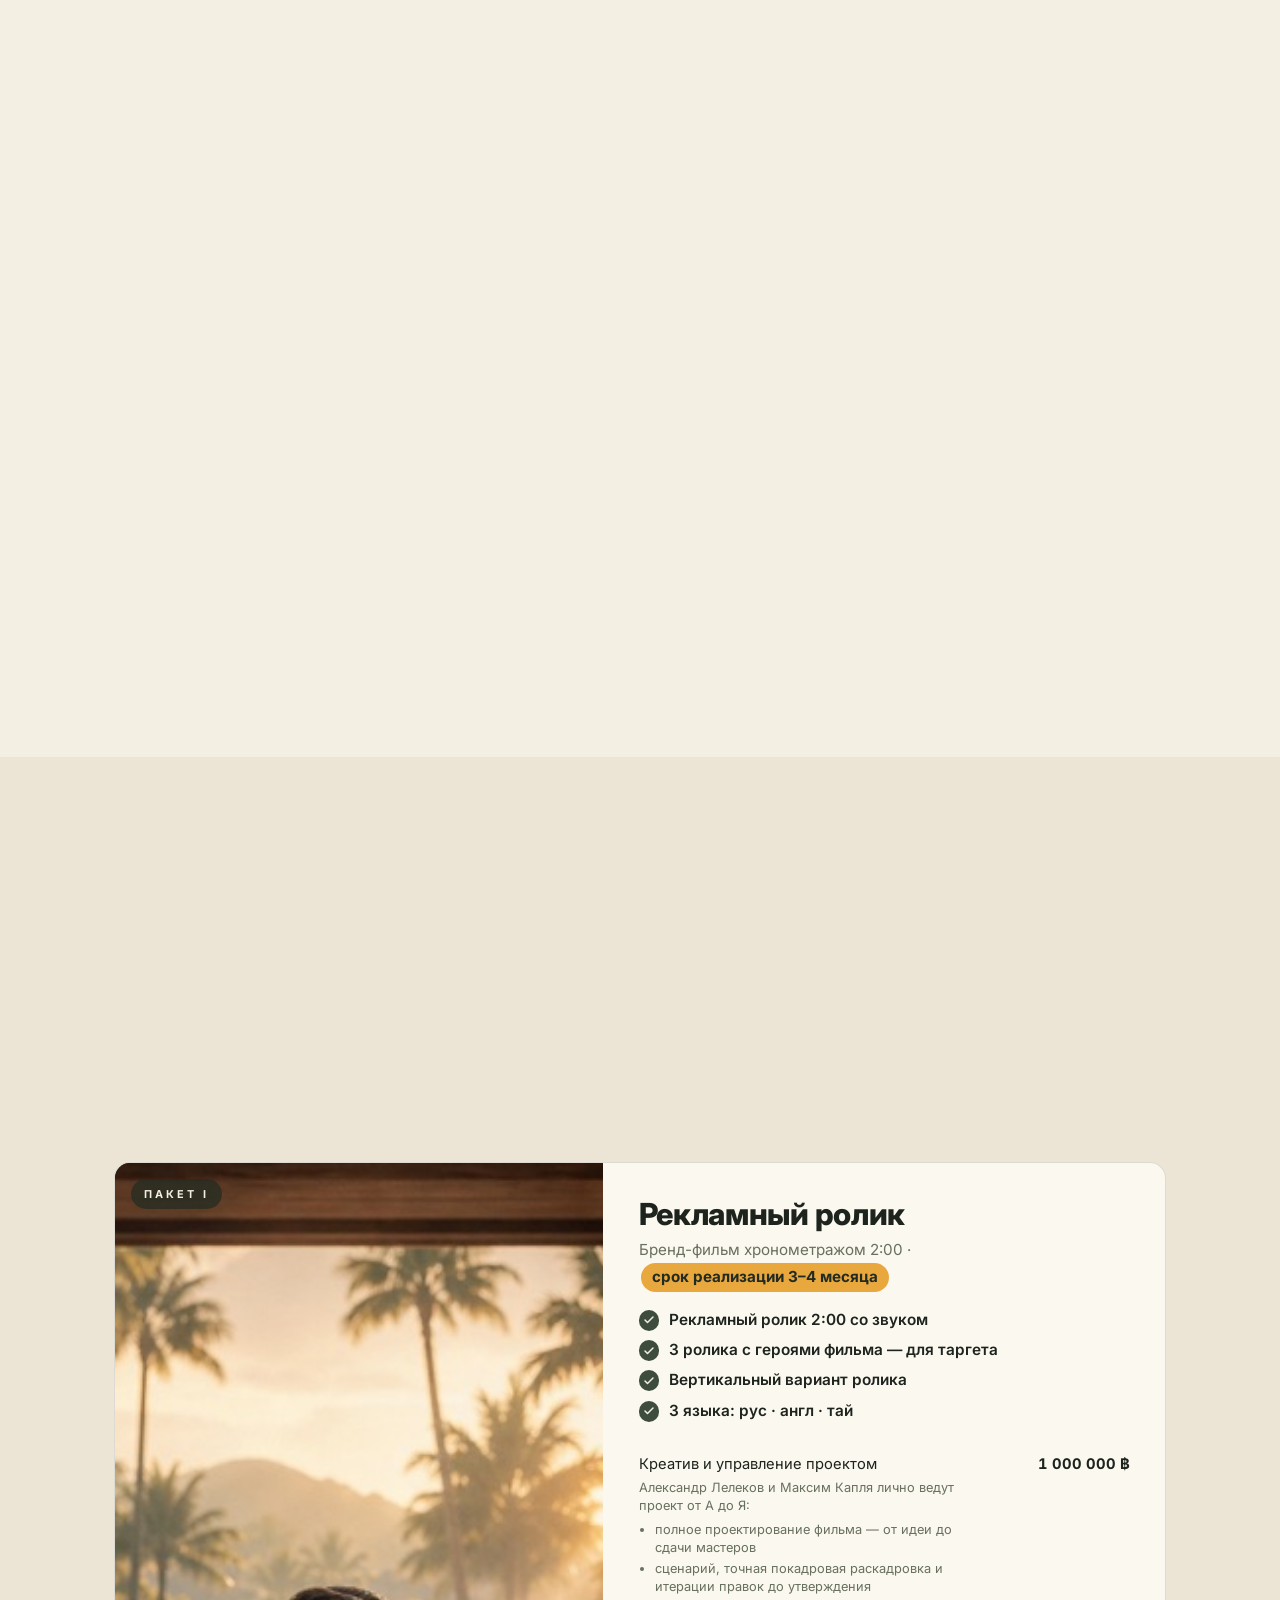
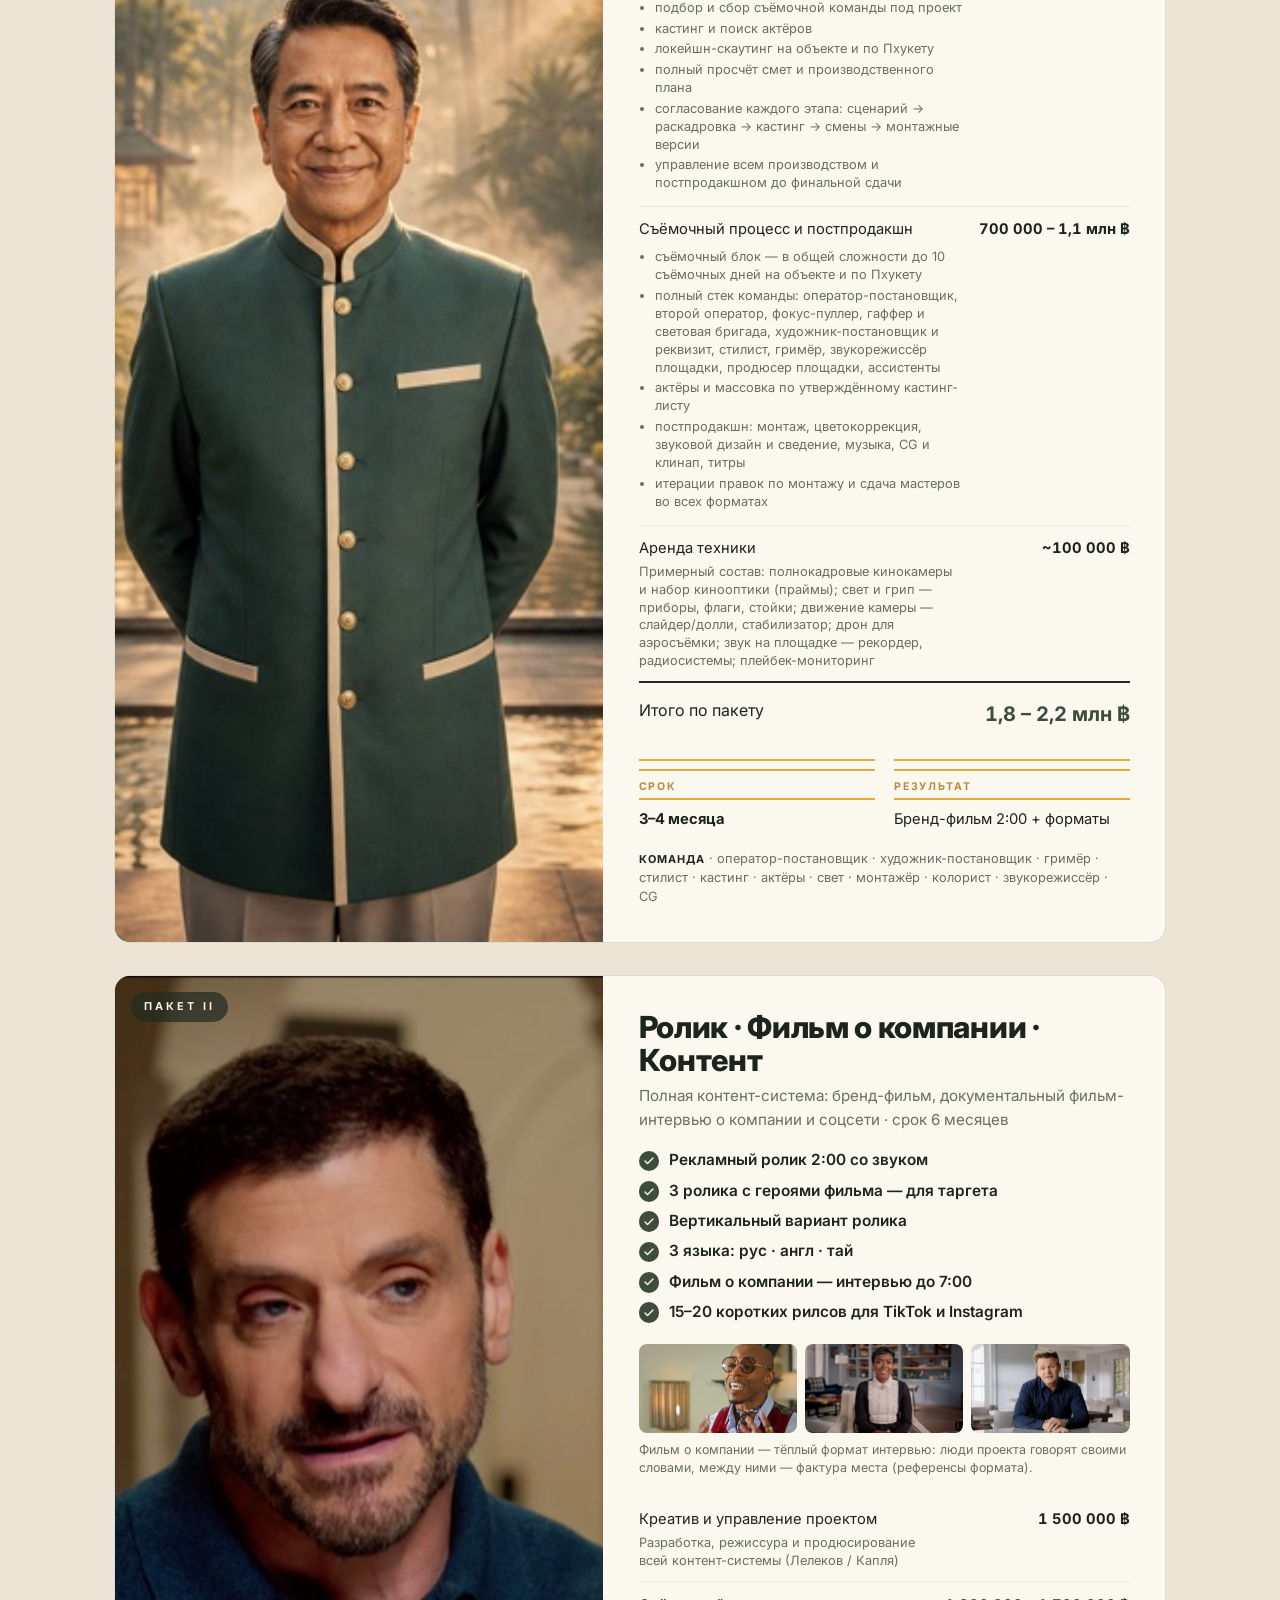
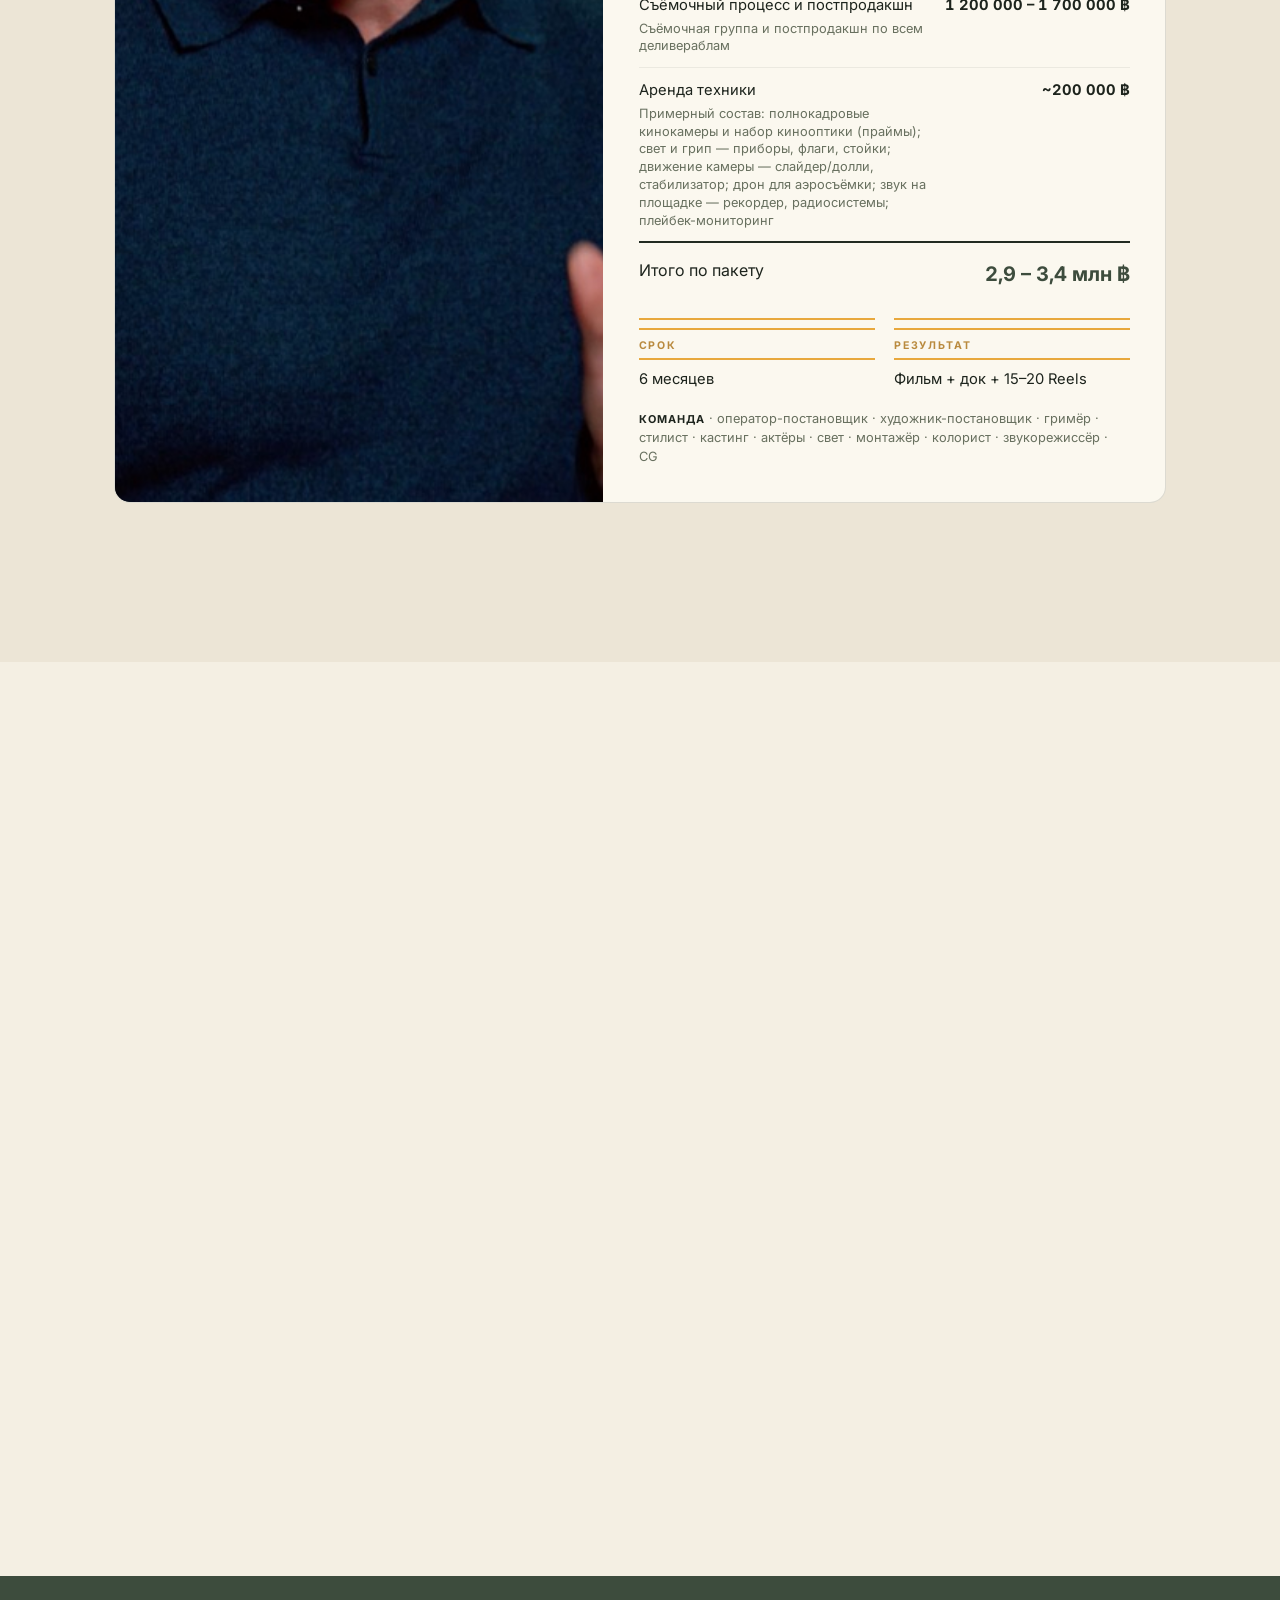
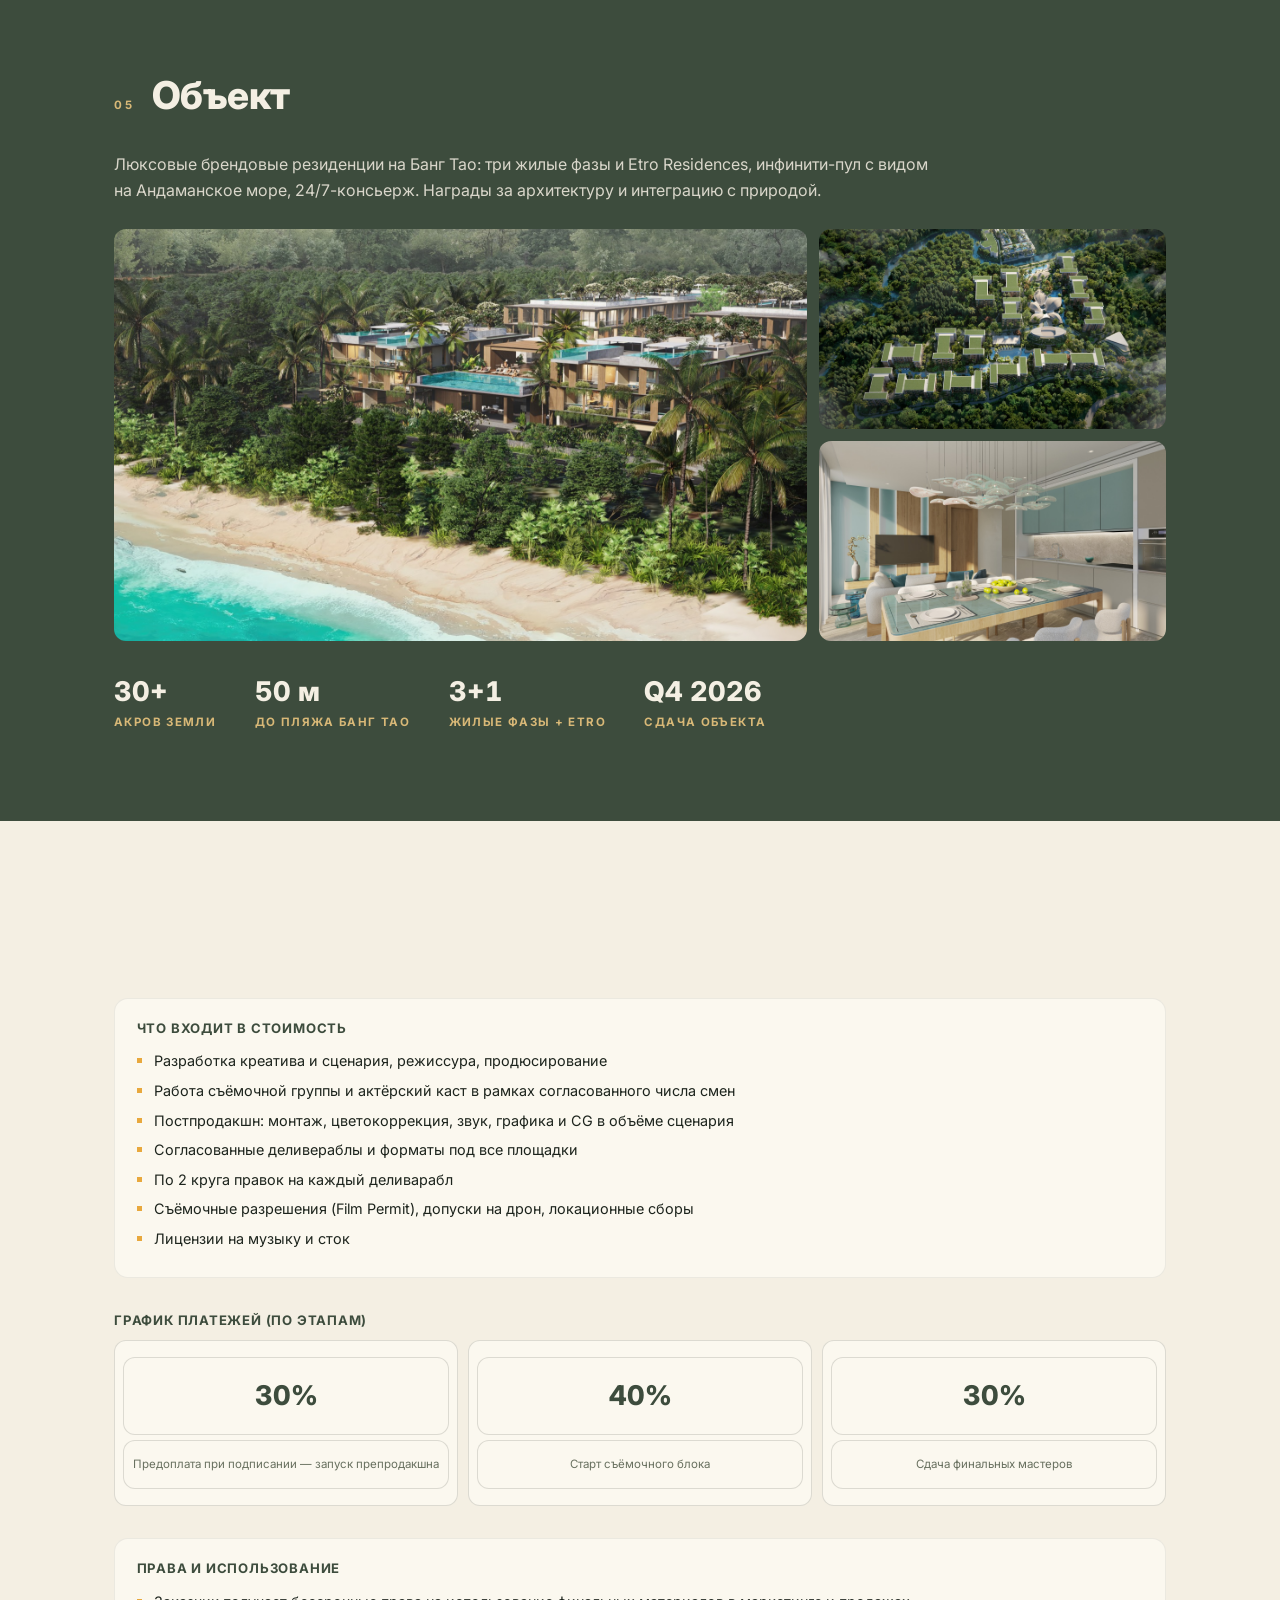
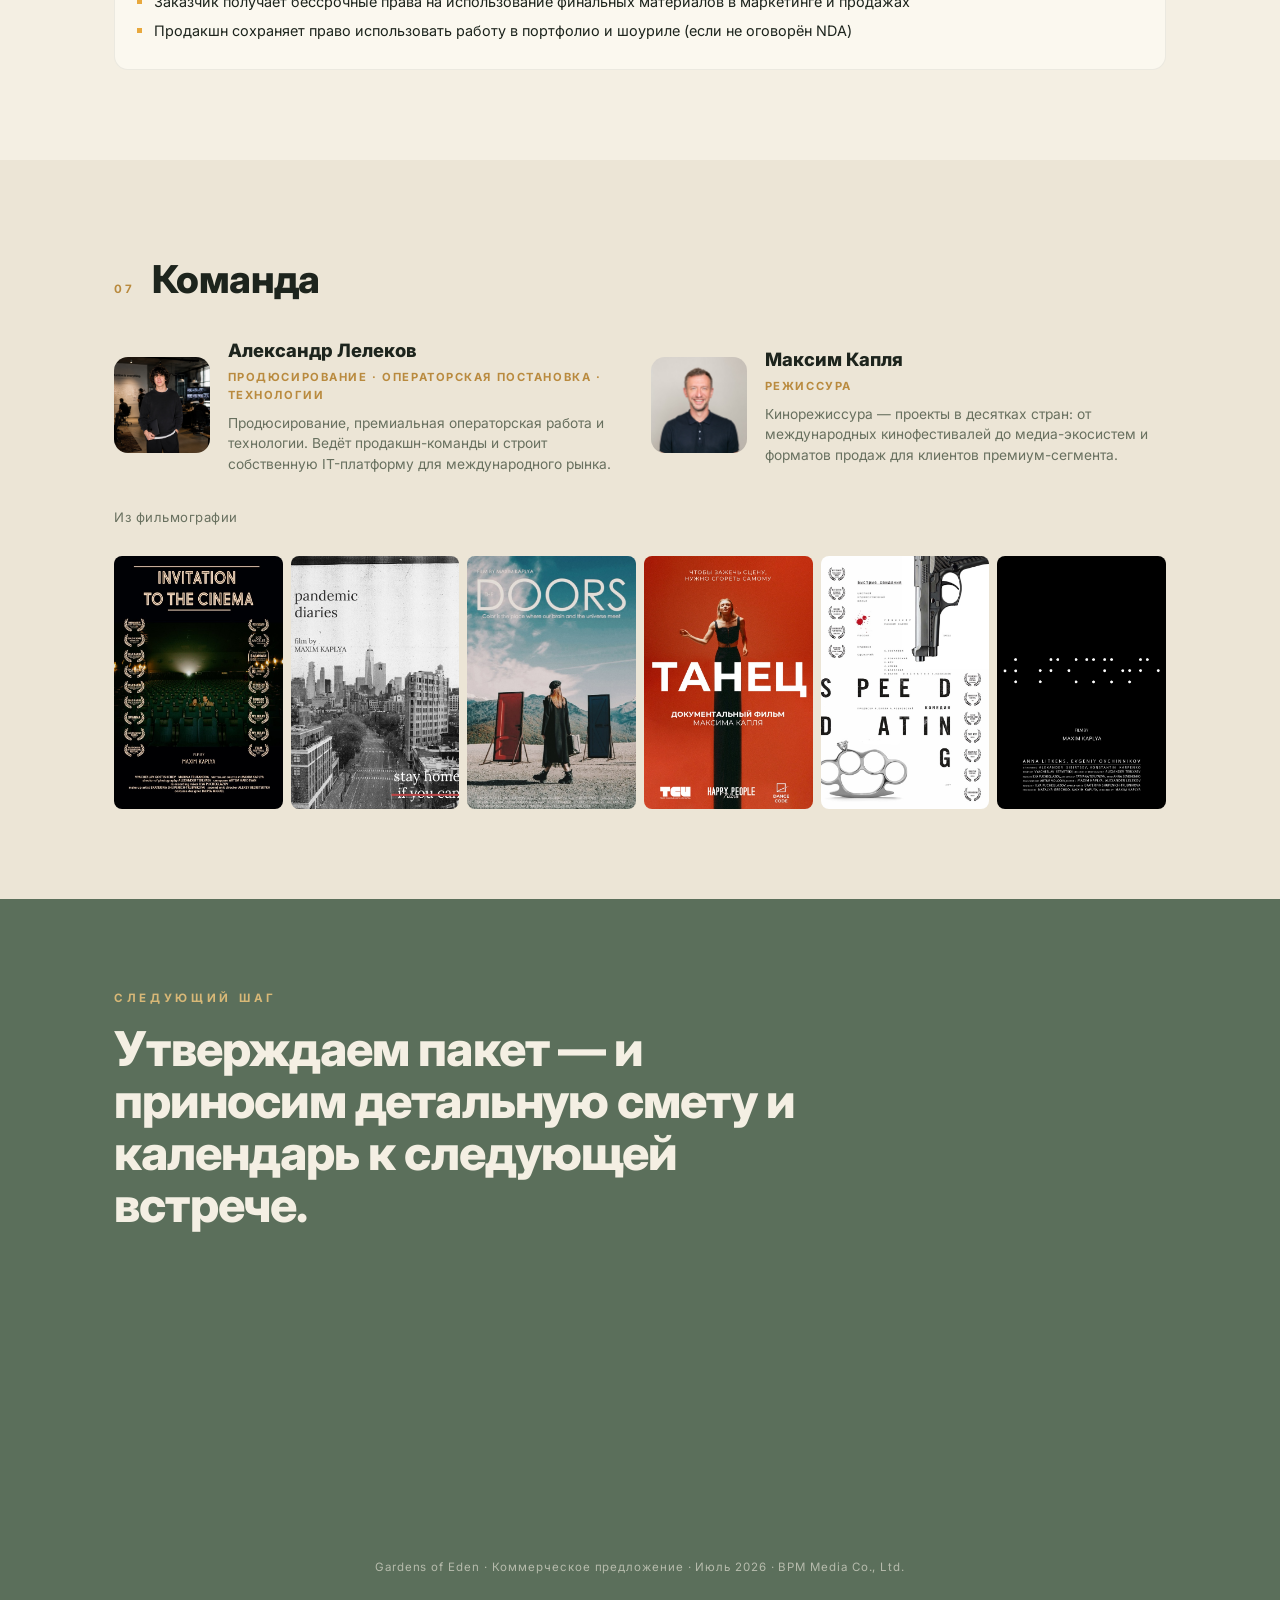
==== commit 7dff558b: "KP payment schedule: 40/30/30 -> 30/40/30 (keep 3 blocks) Co-Authored-By: Claude Opus 4.8 <noreply@a" ====
--- a/kp.html
+++ b/kp.html
@@ -177,13 +177,22 @@
   table.cost td .d li{ margin:.18rem 0; }
   table.cost tr.tot td{ border-bottom:0; border-top:2px solid var(--sage-ink); padding-top:.9rem; font-size:1rem; }
   table.cost tr.tot td.p{ font-size:1.25rem; color:var(--sage-deep); }
+  /* Mobile: stack label above price so long ranges never overflow */
+  @media(max-width:560px){
+    table.cost, table.cost tbody, table.cost tr, table.cost td{ display:block; width:auto; }
+    table.cost tr{ border-bottom:1px solid var(--line-soft); padding:.75rem 0; }
+    table.cost td{ border:0; padding:0; }
+    table.cost td.p{ text-align:left; white-space:normal; padding-left:0; margin-top:.35rem; font-size:1.1rem; }
+    table.cost tr.tot{ border-bottom:0; border-top:2px solid var(--sage-ink); padding-top:.9rem; }
+    table.cost tr.tot td.p{ font-size:1.3rem; }
+  }
   .pkg__meta{ display:flex; gap:1.2rem; margin-top:1.1rem; flex-wrap:wrap; }
   .pkg__meta div{ border-top:2px solid var(--mango); padding-top:.5rem; flex:1; min-width:120px; }
   .pkg__meta .k{ font-size:.66rem; letter-spacing:.18em; text-transform:uppercase; color:var(--brass); font-weight:700; }
   .pkg__meta .v{ font-size:.92rem; margin-top:.15rem; }
   .crewline{ margin-top:1.1rem; font-size:.8rem; color:var(--fg-muted); line-height:1.5; }
   .crewline b{ color:var(--fg); text-transform:uppercase; letter-spacing:.1em; font-size:.68rem; }
-  @media(max-width:820px){ .pkg{ grid-template-columns:1fr; } .pkg__media{ min-height:220px; aspect-ratio:16/9; } }
+  @media(max-width:820px){ .pkg{ grid-template-columns:1fr; } .pkg__media{ min-height:0; aspect-ratio:16/9; } .pkg__media, .pkg__body{ min-width:0; } }
 
   /* ---------- compare ---------- */
   .cmp-wrap{ overflow-x:auto; }
@@ -225,6 +234,12 @@
   .pay div{ flex:1; text-align:center; background:var(--card); border:1px solid var(--line); border-radius:12px; padding:1rem .5rem; }
   .pay .pct{ font-size:1.7rem; font-weight:800; color:var(--sage-deep); }
   .pay .lab{ font-size:.72rem; color:var(--fg-muted); margin-top:.3rem; line-height:1.35; }
+  @media(max-width:400px){
+    .pay{ flex-direction:column; gap:.5rem; }
+    .pay div{ display:flex; align-items:baseline; gap:.7rem; text-align:left; padding:.7rem .95rem; }
+    .pay .pct{ font-size:1.25rem; flex:none; min-width:2.7rem; }
+    .pay .lab{ margin-top:0; font-size:.82rem; }
+  }
   @media(max-width:720px){ .terms{ grid-template-columns:1fr; } }
 
   /* ---------- team ---------- */
@@ -593,8 +608,8 @@
 
     <h3 style="margin:2rem 0 .6rem;font-size:.82rem;letter-spacing:.06em;text-transform:uppercase;color:var(--sage-deep)" data-i18n="tr.pay.h" class="rv">График платежей (по этапам)</h3>
     <div class="pay rv">
-      <div><div class="pct num">40%</div><div class="lab" data-i18n="tr.pay.1">Предоплата при подписании — запуск препродакшна</div></div>
-      <div><div class="pct num">30%</div><div class="lab" data-i18n="tr.pay.2">Старт съёмочного блока</div></div>
+      <div><div class="pct num">30%</div><div class="lab" data-i18n="tr.pay.1">Предоплата при подписании — запуск препродакшна</div></div>
+      <div><div class="pct num">40%</div><div class="lab" data-i18n="tr.pay.2">Старт съёмочного блока</div></div>
       <div><div class="pct num">30%</div><div class="lab" data-i18n="tr.pay.3">Сдача финальных мастеров</div></div>
     </div>
 
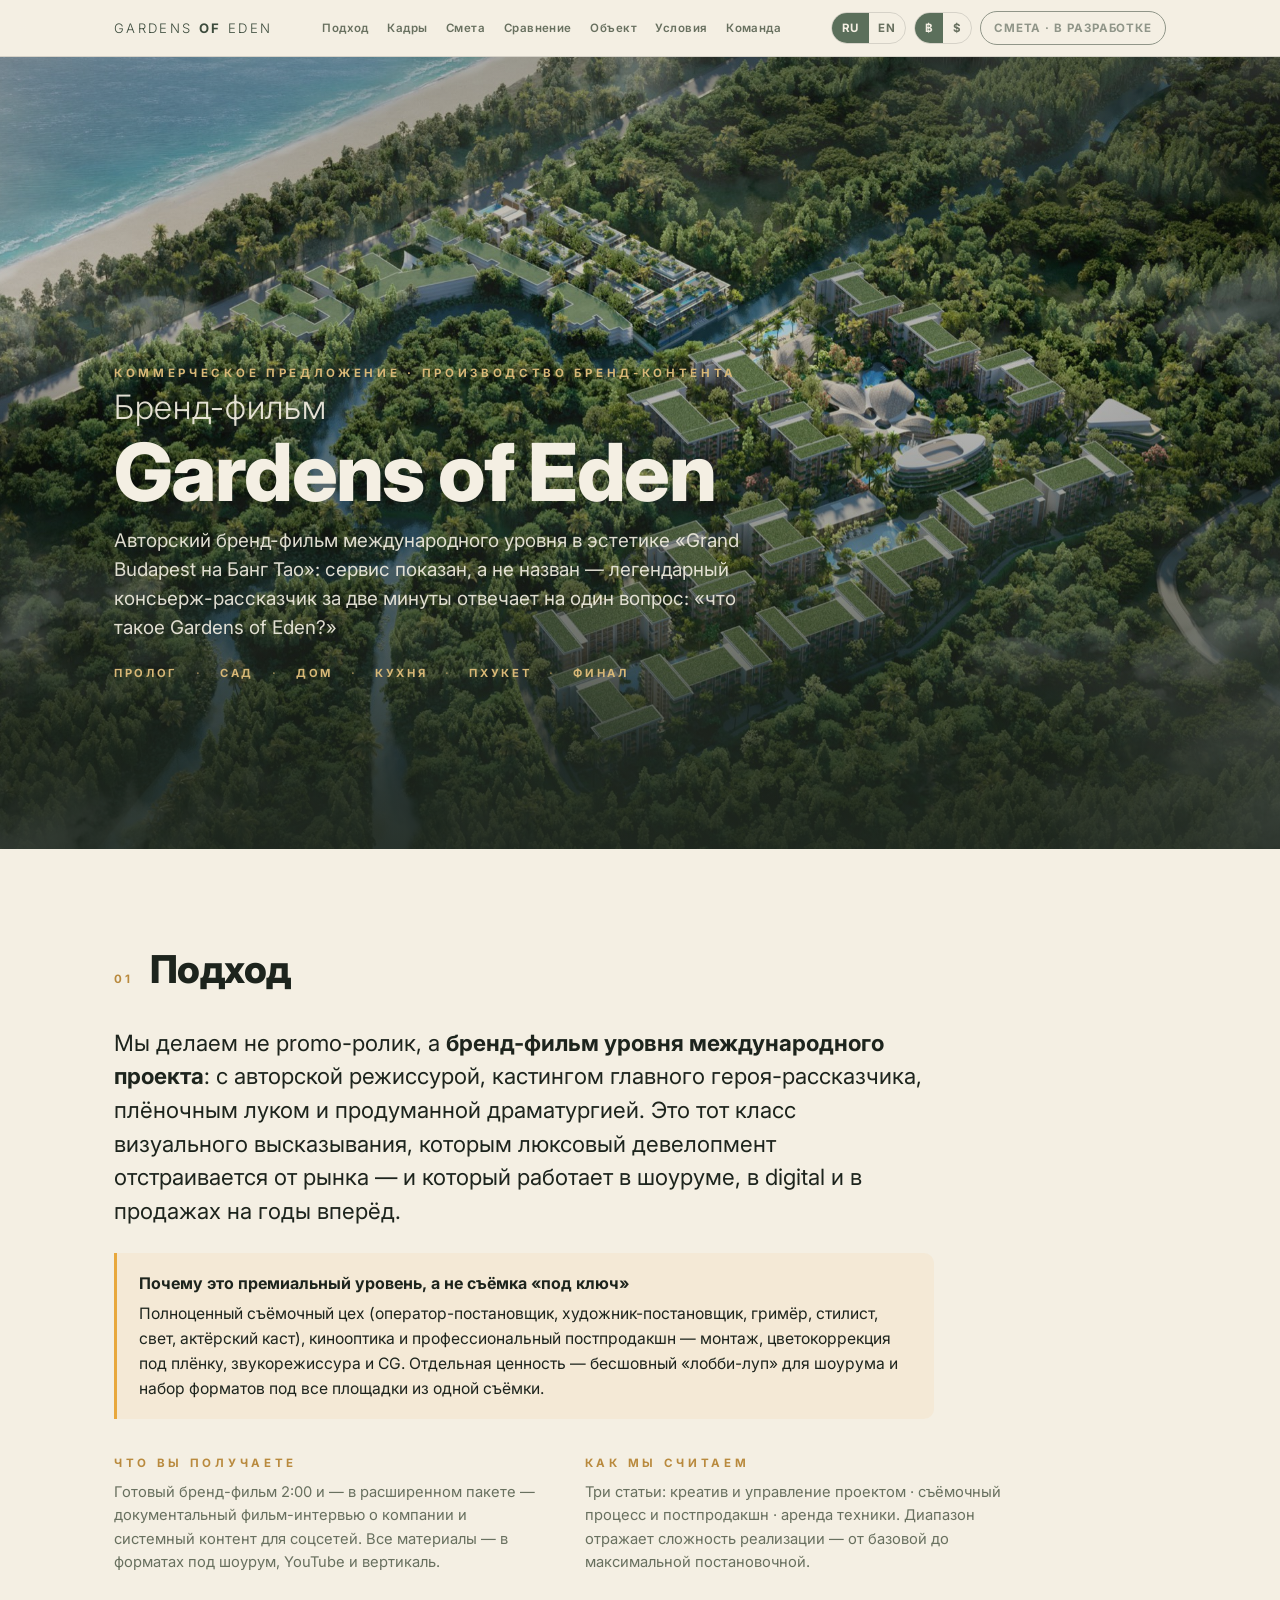
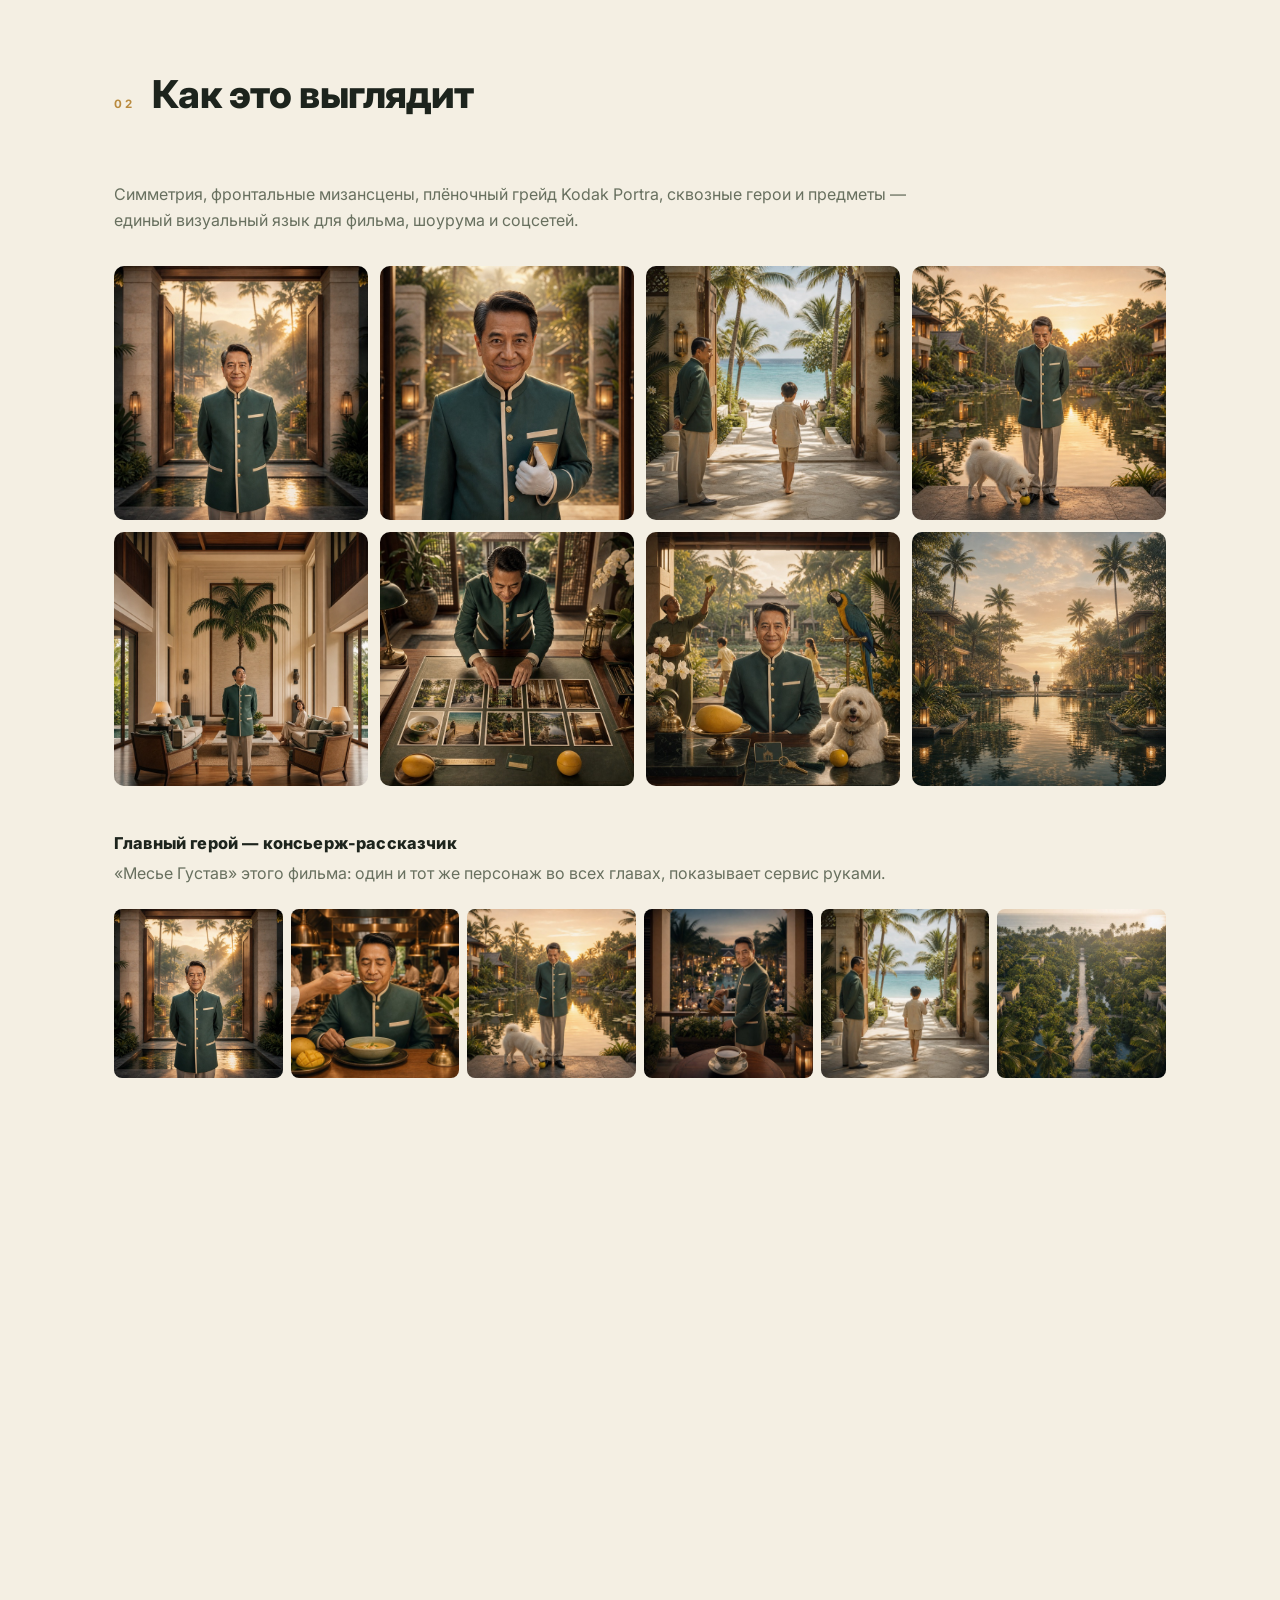
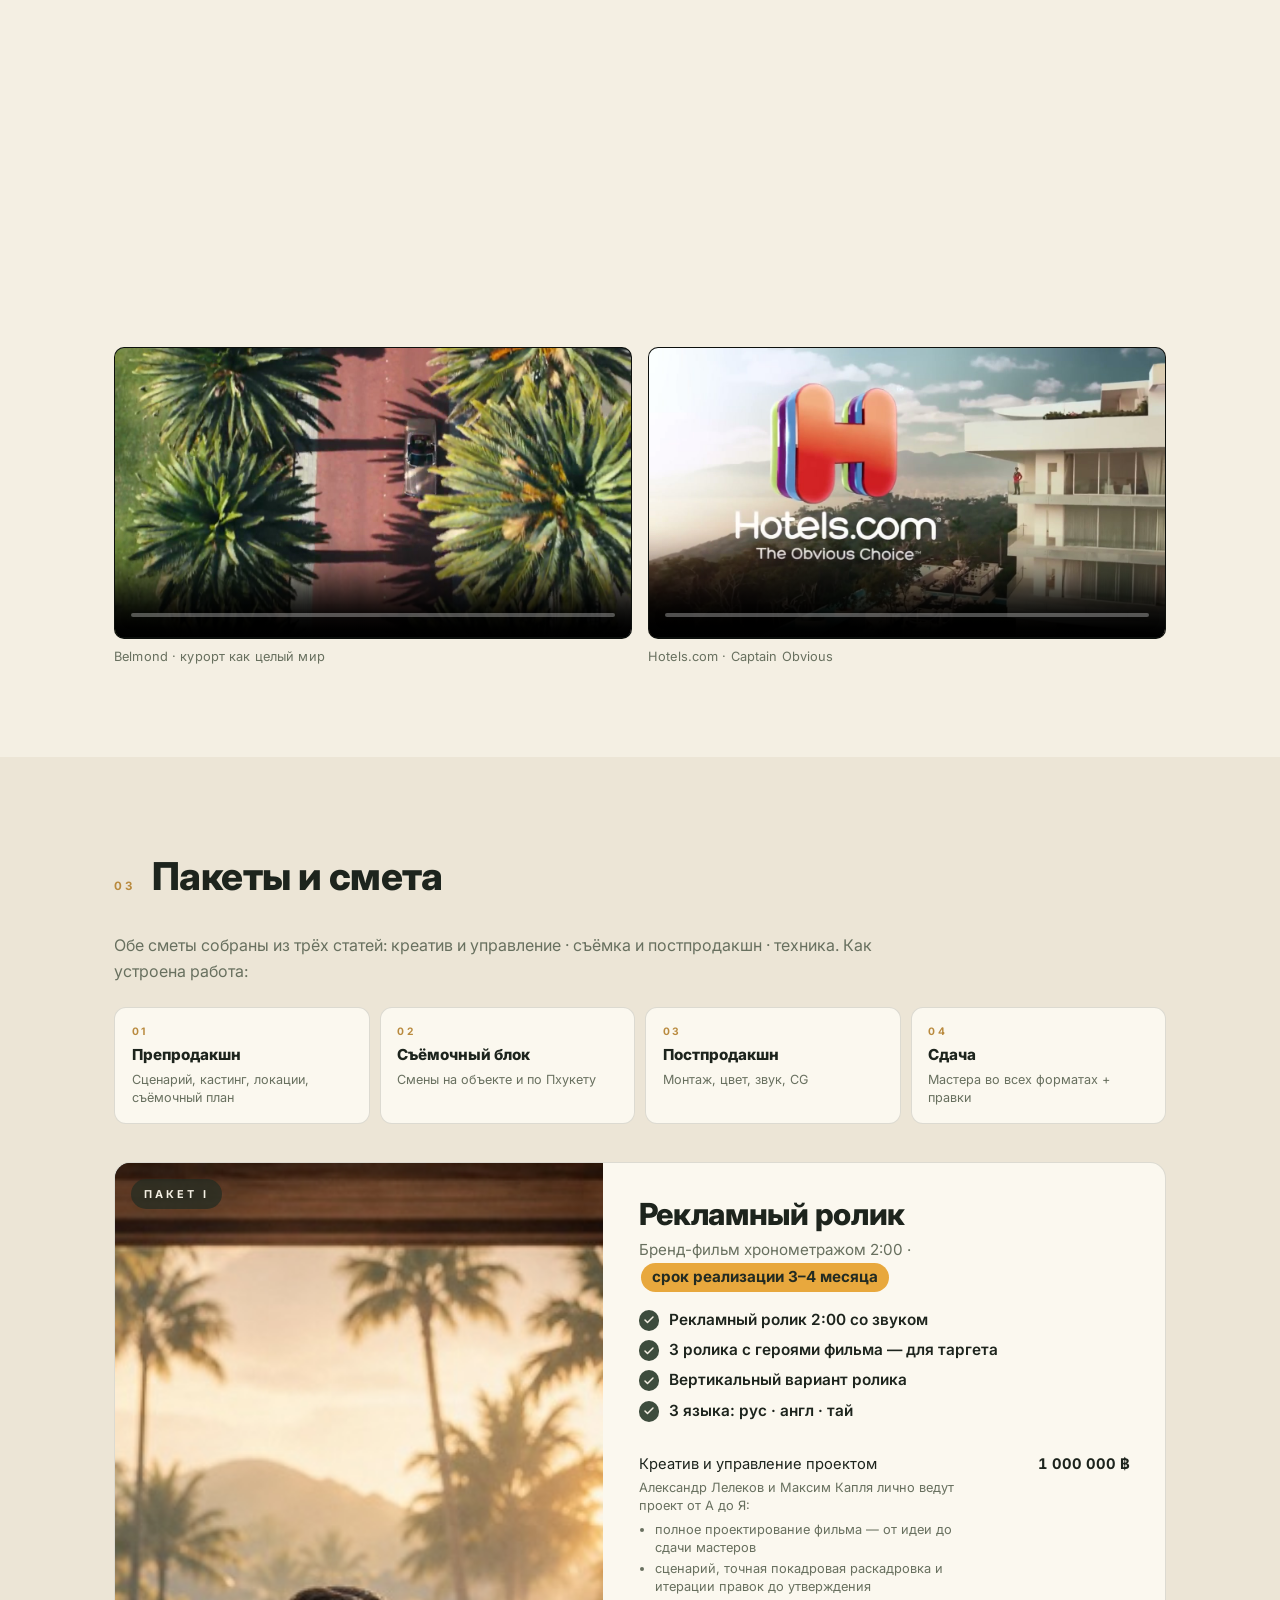
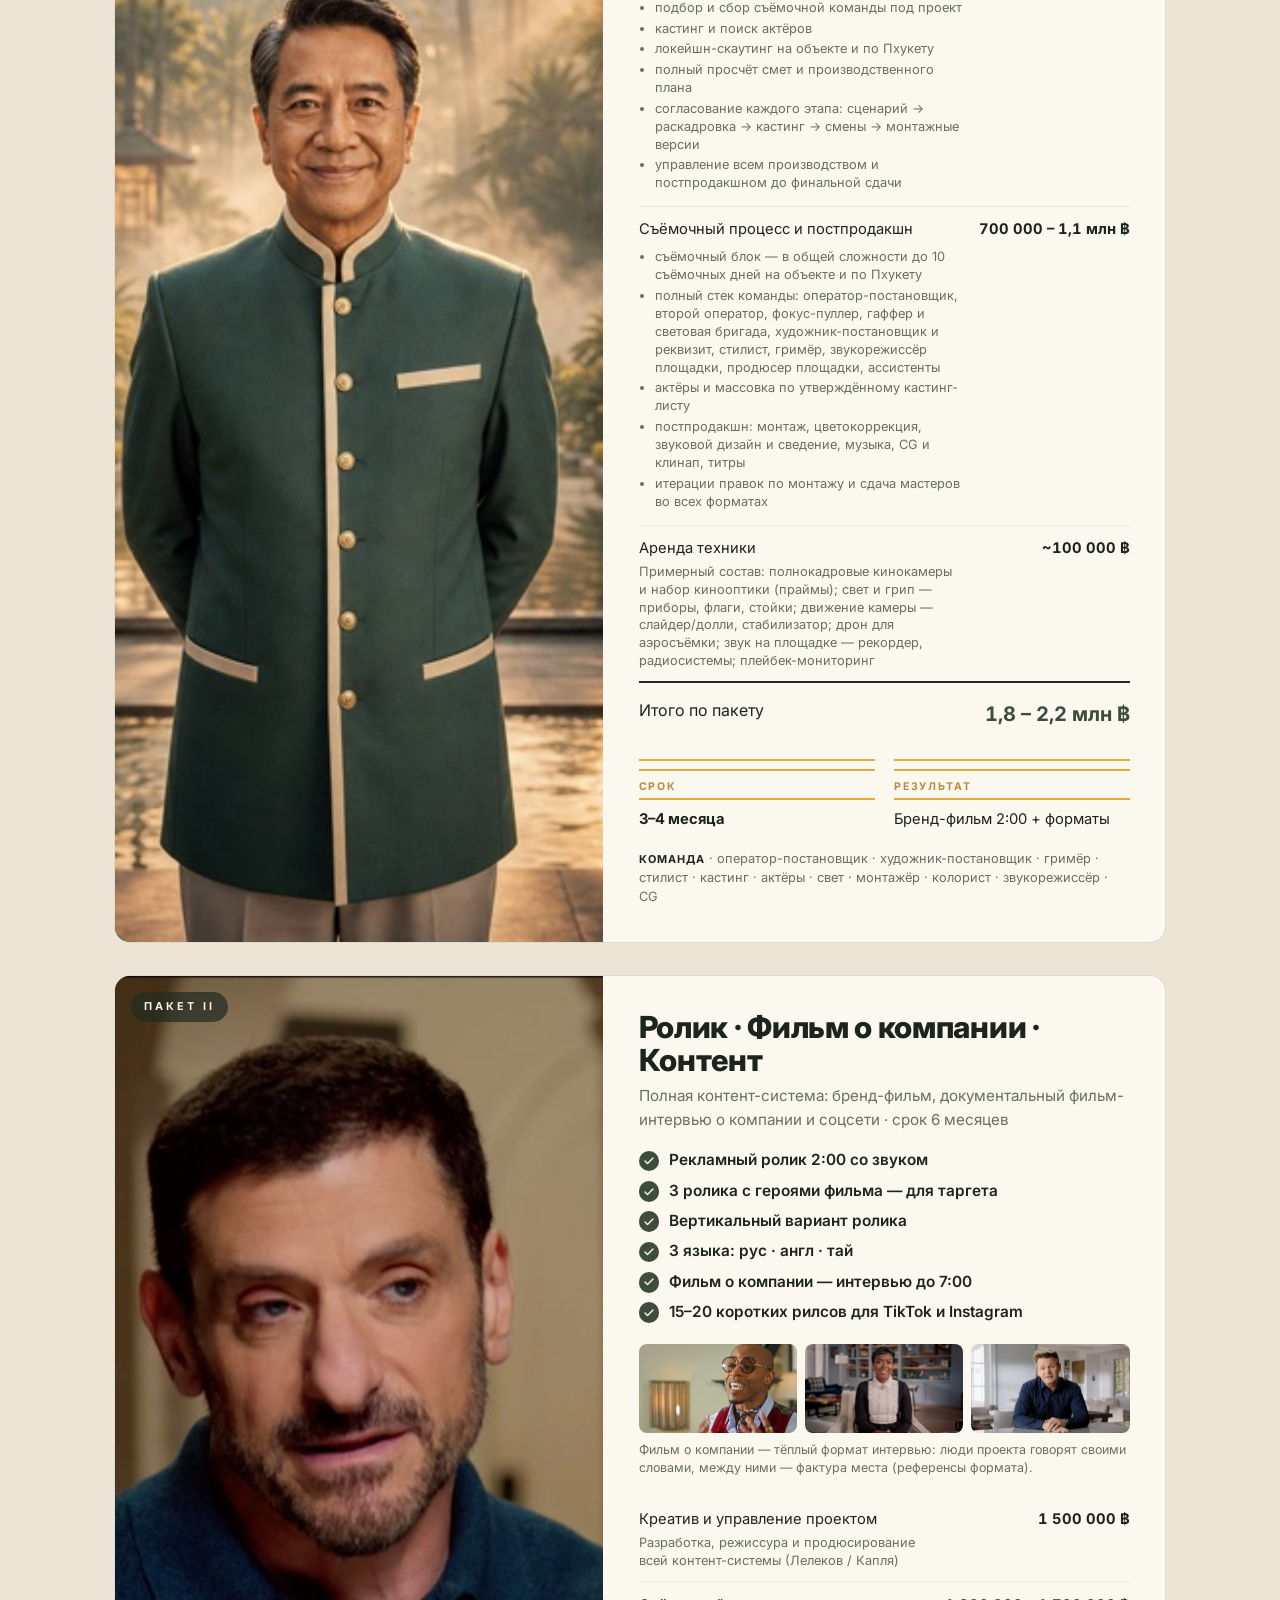
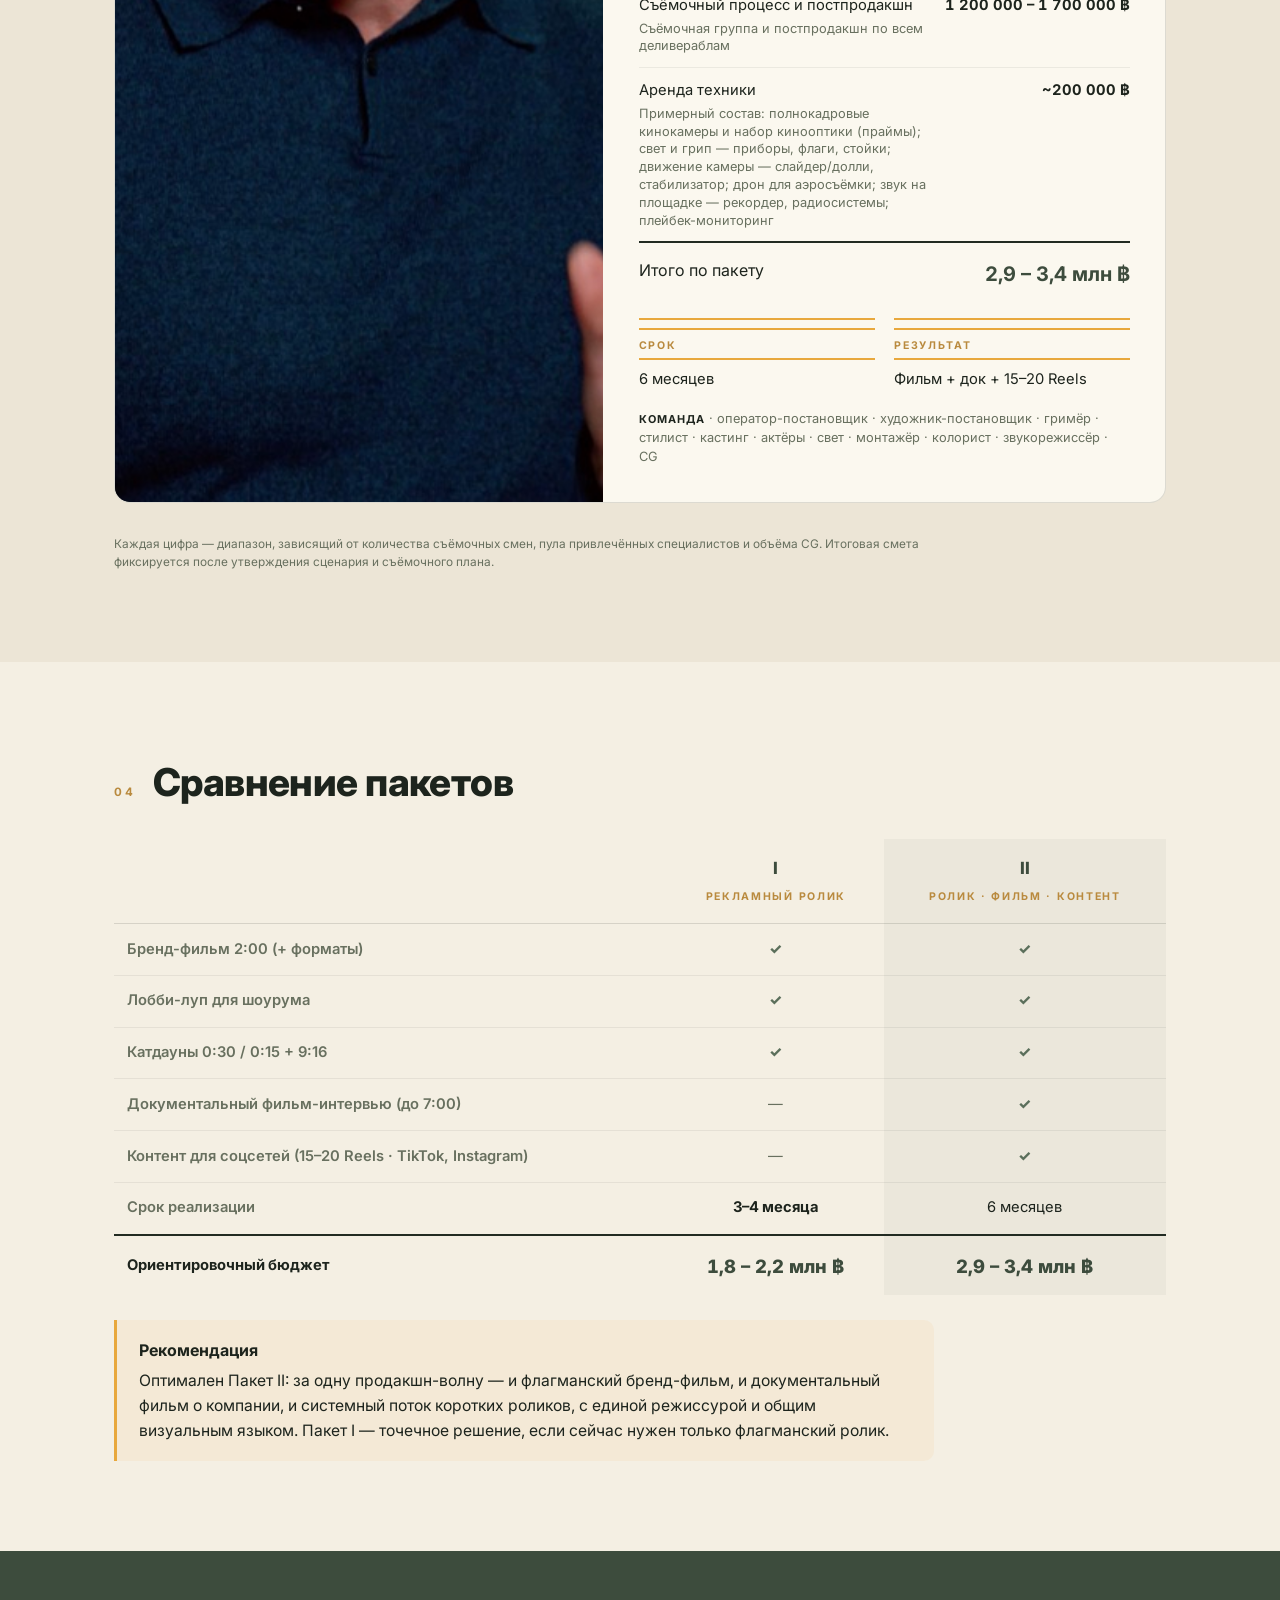
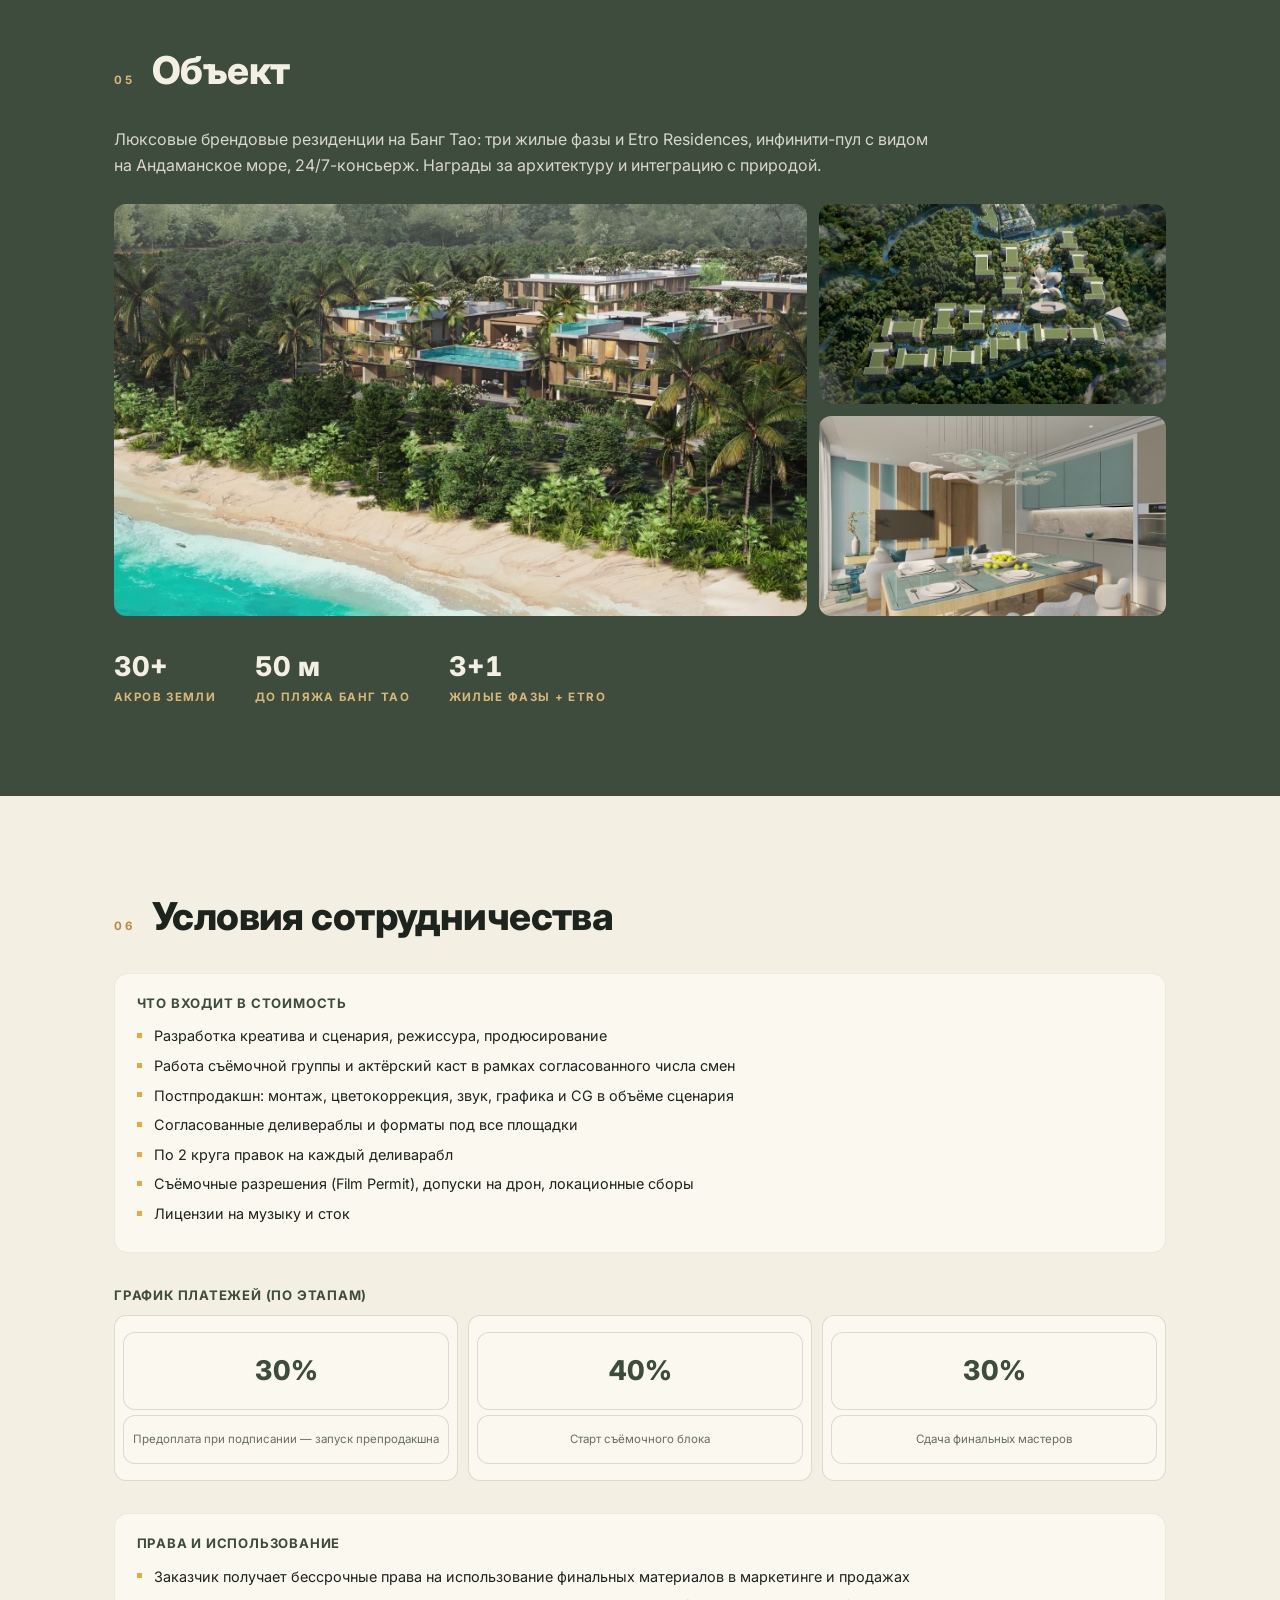
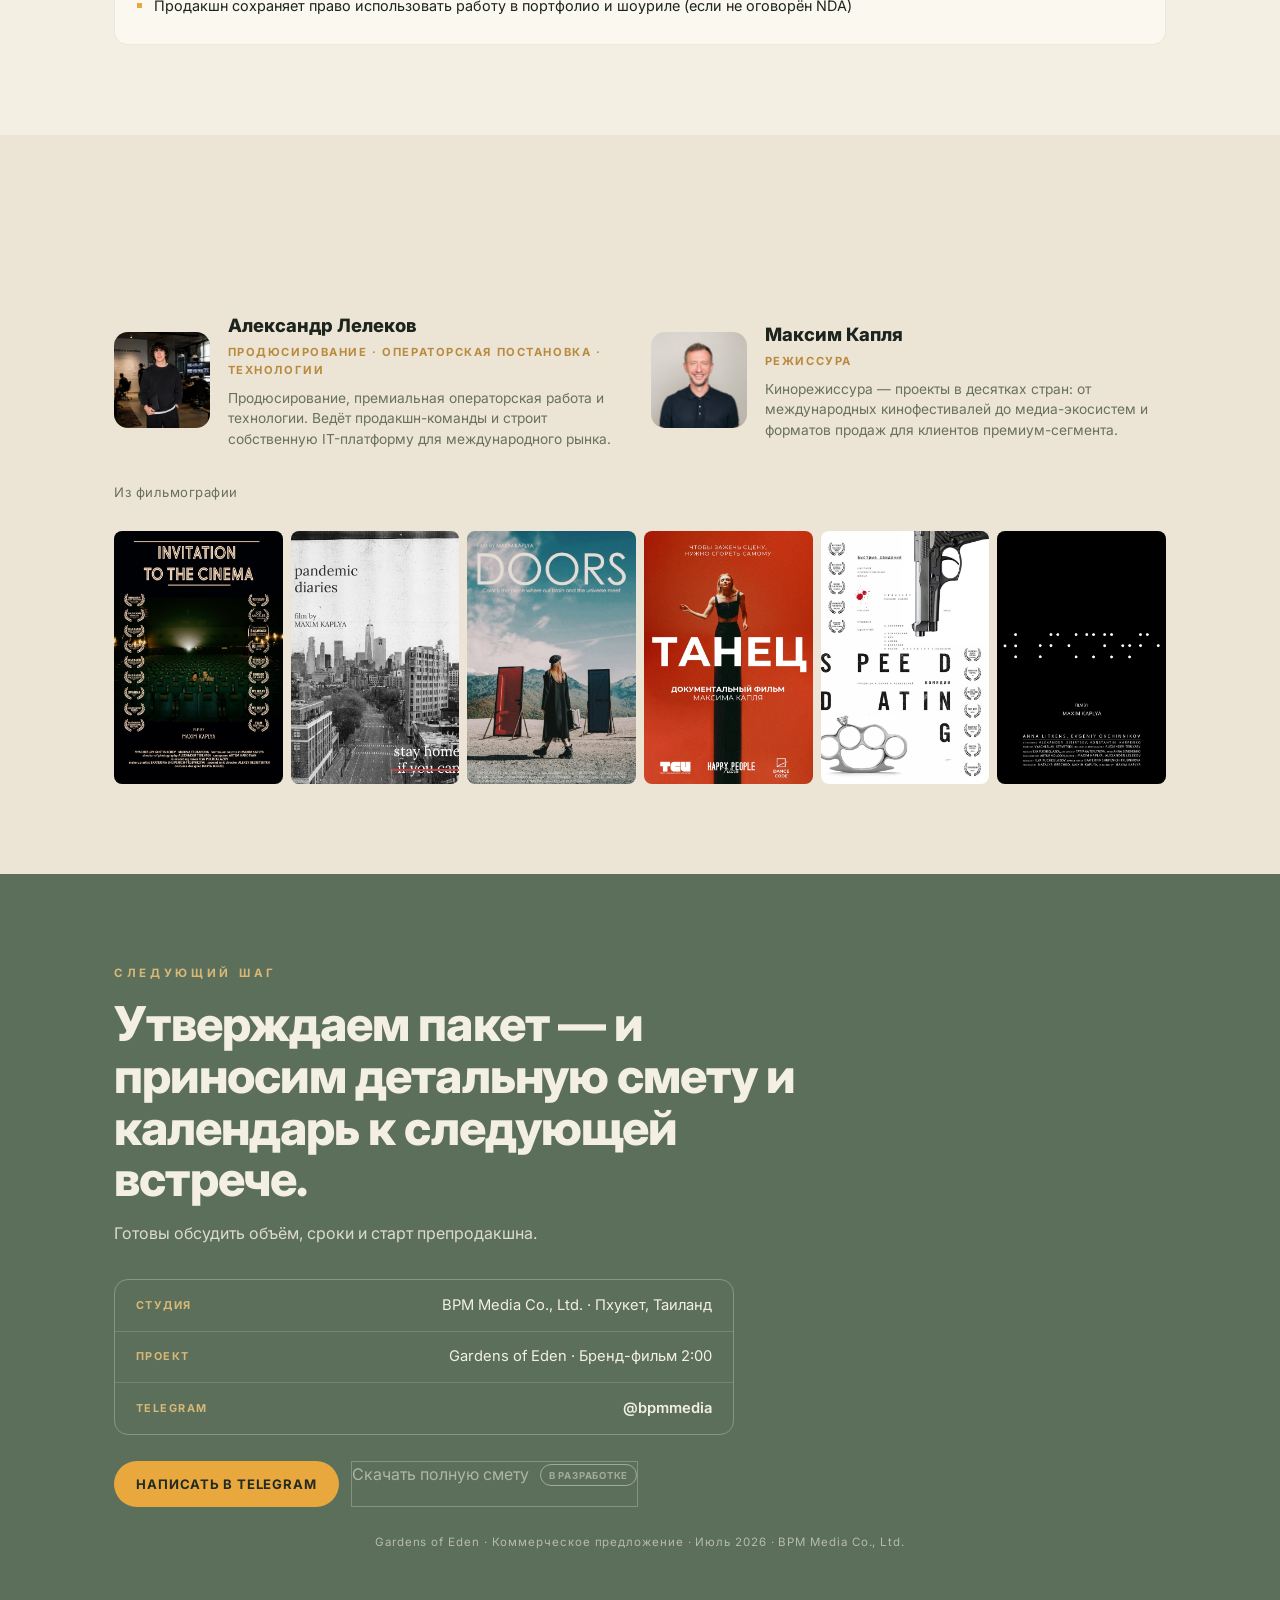
==== commit 3be29a03: "Remove project-handover mentions (Q4 2026 / object handover) site-wide Drop the "Q4 2026 · сдача объ" ====
--- a/kp.html
+++ b/kp.html
@@ -563,7 +563,7 @@
     </div>
     <div class="valuebox rv">
       <b data-i18n="cmp.rec.t">Рекомендация</b>
-      <p data-i18n="cmp.rec.p">К сдаче объекта в Q4 2026 оптимален Пакет II: за одну продакшн-волну — и флагманский бренд-фильм, и документальный фильм о компании, и системный поток коротких роликов, с единой режиссурой и общим визуальным языком. Пакет I — точечное решение, если сейчас нужен только флагманский ролик.</p>
+      <p data-i18n="cmp.rec.p">Оптимален Пакет II: за одну продакшн-волну — и флагманский бренд-фильм, и документальный фильм о компании, и системный поток коротких роликов, с единой режиссурой и общим визуальным языком. Пакет I — точечное решение, если сейчас нужен только флагманский ролик.</p>
     </div>
   </div>
 </section>
@@ -582,7 +582,6 @@
       <div><div class="big num">30+</div><div class="cap" data-i18n="proj.f1">акров земли</div></div>
       <div><div class="big num">50 м</div><div class="cap" data-i18n="proj.f2">до пляжа Банг Тао</div></div>
       <div><div class="big num">3+1</div><div class="cap" data-i18n="proj.f3">жилые фазы + Etro</div></div>
-      <div><div class="big num">Q4 2026</div><div class="cap" data-i18n="proj.f4">сдача объекта</div></div>
     </div>
   </div>
 </section>
@@ -736,10 +735,10 @@
       "cmp.r4":"Interview documentary (up to 7:00)","cmp.r5":"Social content (15–20 Reels · TikTok, Instagram)","cmp.r6":"Timeline",
       "cmp.budget":"<b>Indicative budget</b>",
       "cmp.rec.t":"Recommendation",
-      "cmp.rec.p":"For the Q4 2026 handover, Package II is optimal: in a single production wave you get the flagship brand film, the company documentary and a systematic stream of short clips — with one direction and a shared visual language. Package I is a point solution if only the flagship film is needed now.",
+      "cmp.rec.p":"Package II is optimal: in a single production wave you get the flagship brand film, the company documentary and a systematic stream of short clips — with one direction and a shared visual language. Package I is a point solution if only the flagship film is needed now.",
       "proj.h":"The project",
       "proj.sub":"Luxury branded residences on Bang Tao: three residential phases and Etro Residences, an infinity pool over the Andaman Sea, 24/7 concierge. Awards for architecture and nature integration.",
-      "proj.f1":"acres of land","proj.f2":"to Bang Tao beach","proj.f3":"phases + Etro","proj.f4":"handover",
+      "proj.f1":"acres of land","proj.f2":"to Bang Tao beach","proj.f3":"phases + Etro",
       "tr.h":"Terms of cooperation",
       "tr.in.h":"Included in the price",
       "tr.in.1":"Creative & script development, direction, producing",
